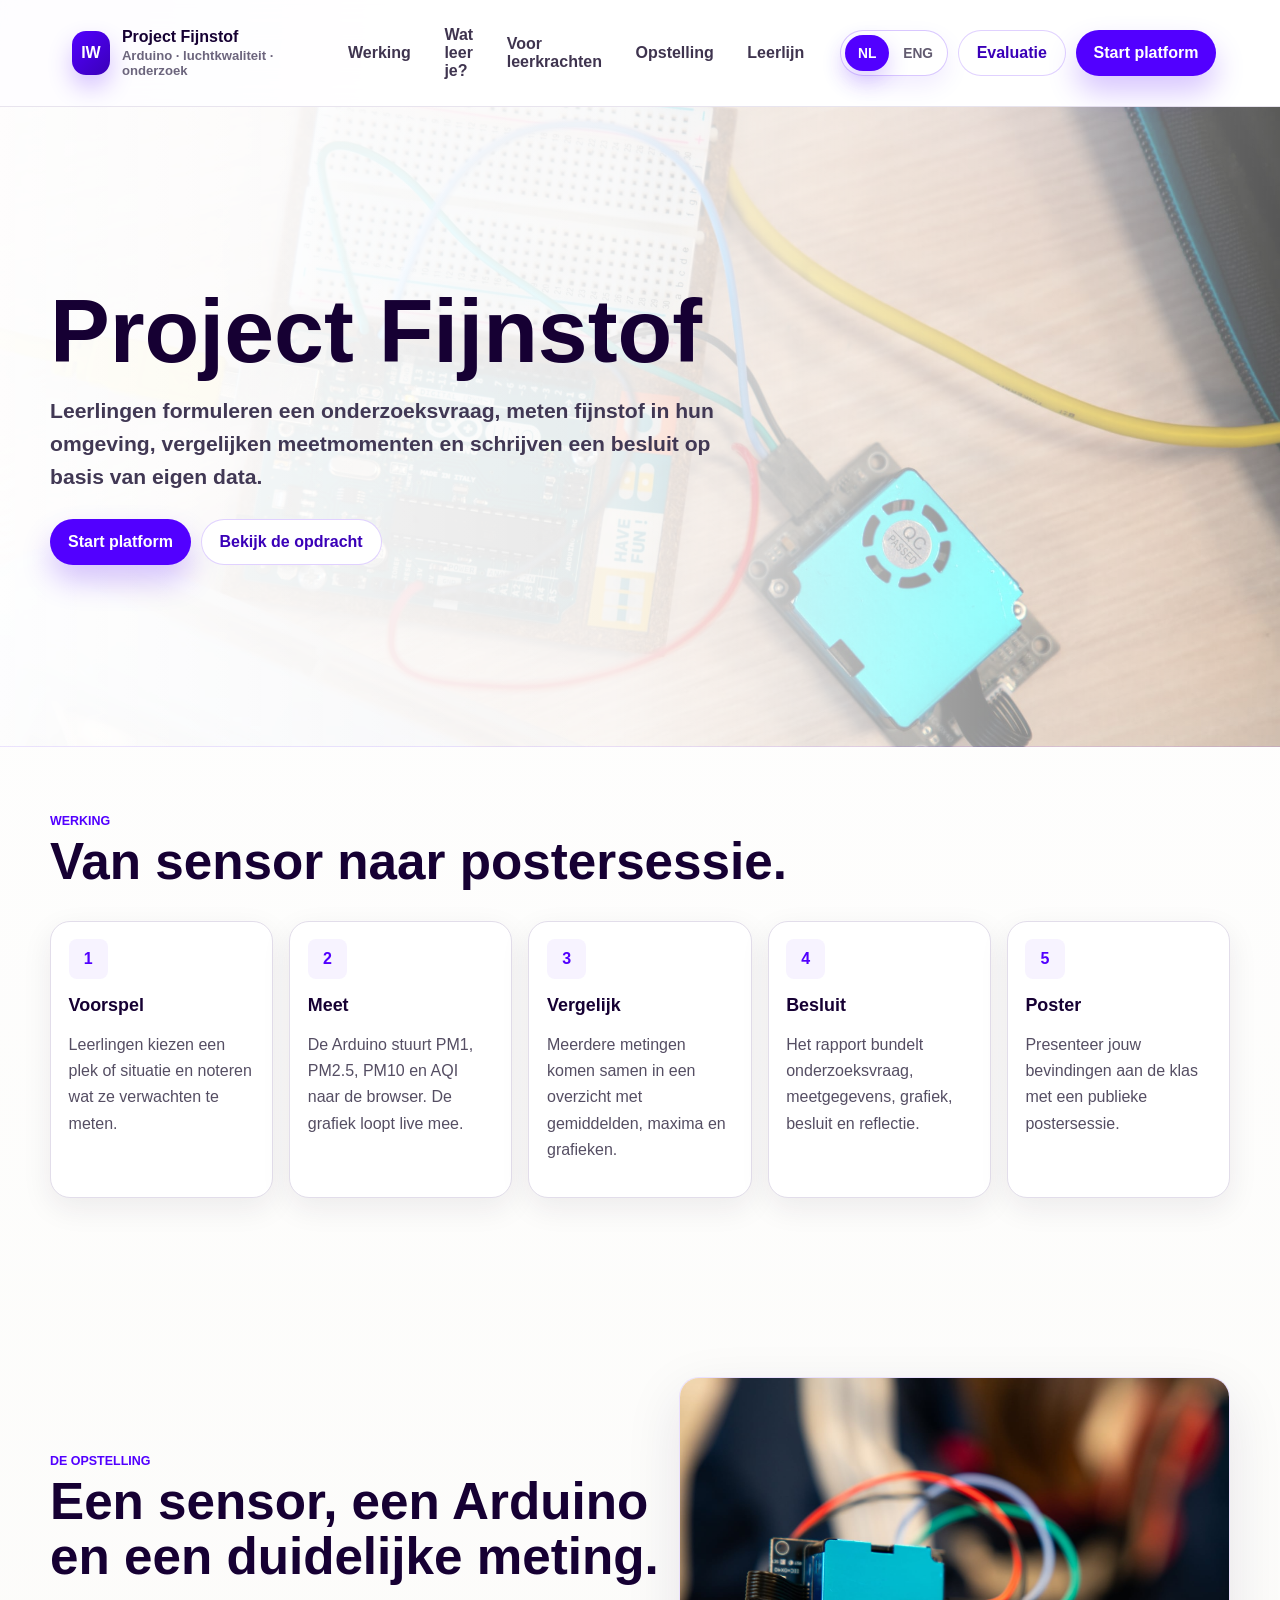
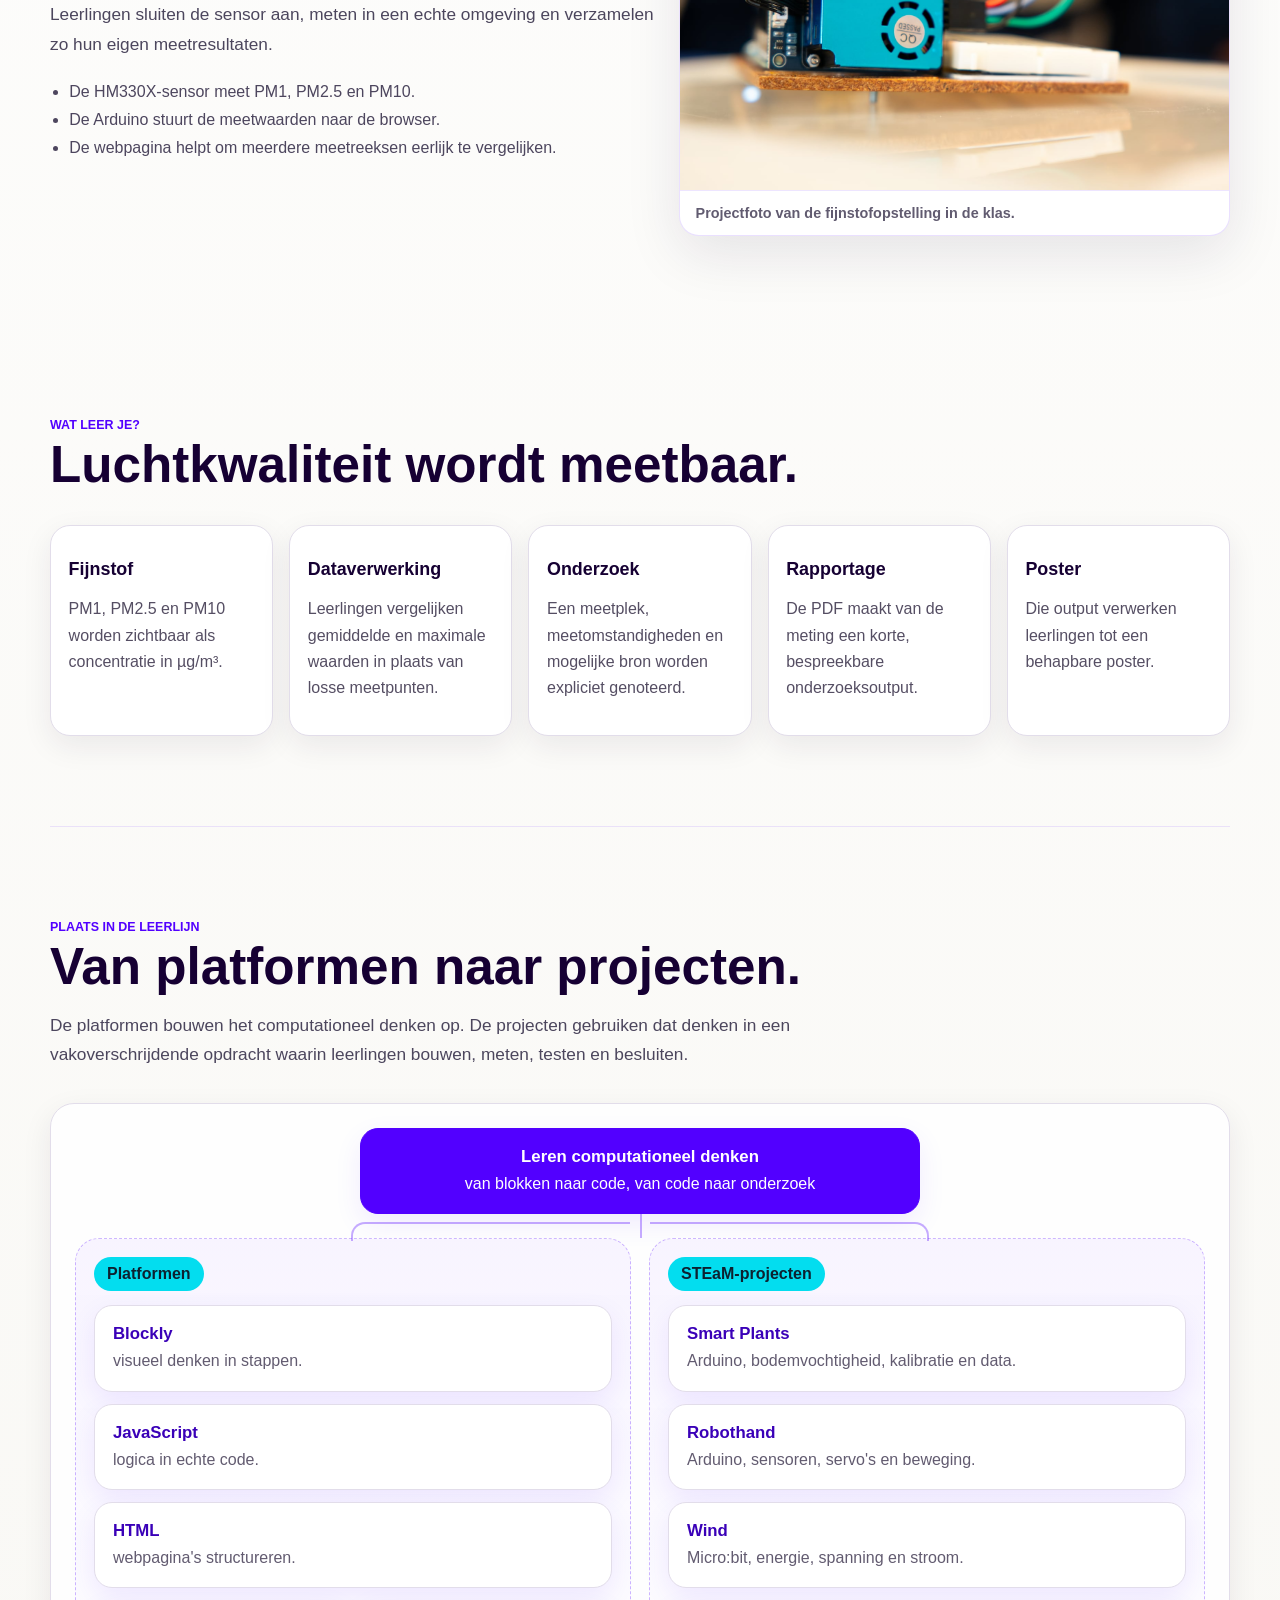
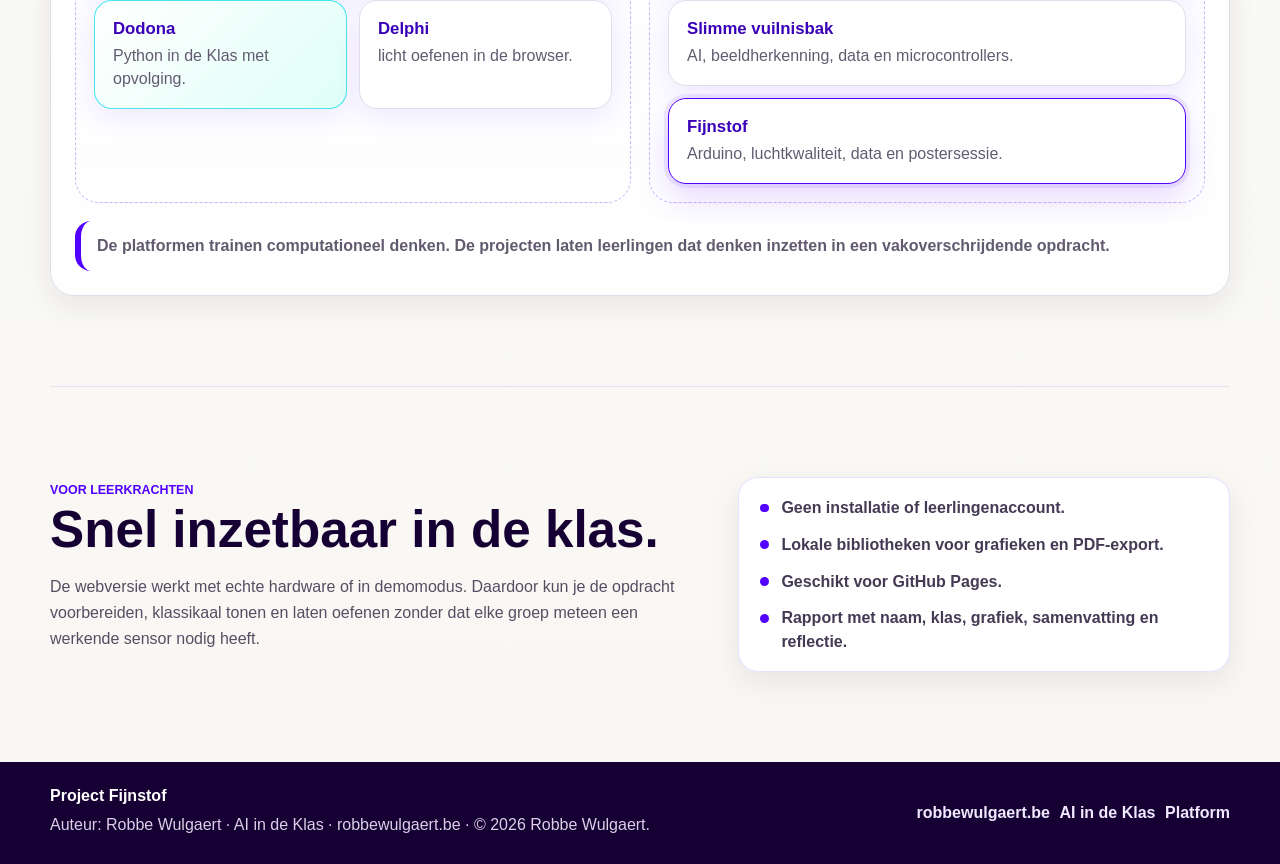
==== index.html @ 26fbc899 "Adding to family tree" ====
<!doctype html>
<!--
  Project Fijnstof - landingspagina
  Copyright (c) 2026 Robbe Wulgaert
-->
<html lang="nl-BE">
<head>
  <meta charset="utf-8" />
  <meta name="viewport" content="width=device-width, initial-scale=1" />
  <title>Project Fijnstof</title>
  <meta
    name="description"
    content="Project Fijnstof is een meetopdracht met Arduino, HM330X-sensor, WebSerial, live grafieken en PDF-rapportage."
  />
  <meta name="author" content="Robbe Wulgaert, AI in de Klas, robbewulgaert.be" />
  <meta name="copyright" content="Copyright (c) 2026 Robbe Wulgaert" />

  <link rel="icon" type="image/png" href="favicon.png">
  <link rel="shortcut icon" type="image/png" href="favicon.png">
<link rel="stylesheet" href="style.css" />
  <style id="language-toggle-styles">
.language-toggle {
  display: inline-flex;
  align-items: center;
  gap: 4px;
  border: 1px solid rgba(82, 0, 255, 0.22);
  border-radius: 999px;
  background: #fff;
  padding: 4px;
  box-shadow: 0 10px 24px rgba(82, 0, 255, 0.08);
}
.language-toggle button {
  min-width: 44px;
  min-height: 36px;
  border: 0;
  border-radius: 999px;
  padding: 8px 10px;
  background: transparent;
  color: var(--muted, var(--delphi-muted, #625b70));
  font: inherit;
  font-size: 0.86rem;
  font-weight: 900;
  cursor: pointer;
}
.language-toggle button.is-active {
  background: var(--brand, var(--brand-purple, var(--delphi-blue, #5200FF)));
  color: #fff;
  box-shadow: 0 10px 22px rgba(82, 0, 255, 0.20);
}
.language-toggle button:focus-visible {
  outline: 3px solid rgba(61, 255, 208, 0.75);
  outline-offset: 2px;
}
@media (max-width: 760px) {
  .language-toggle { order: 2; }
}
</style>
</head>
<body class="landing-page">
  <a class="skip-link" href="#main">Spring naar inhoud</a>

  <header class="site-header">
    <nav class="nav" aria-label="Hoofdnavigatie">
      <a class="brand-link" href="#top" aria-label="Project Fijnstof">
        <span class="brand-mark">IW</span>
        <span class="brand-copy">
          <span class="brand-title">Project Fijnstof</span>
          <span class="brand-subtitle">Arduino · luchtkwaliteit · onderzoek</span>
        </span>
      </a>
      <div class="nav-links" id="navLinks">
        <a href="#werking">Werking</a>
        <a href="#leren">Wat leer je?</a>
        <a href="#klas">Voor leerkrachten</a>
        <a href="#opstelling">Opstelling</a>
        <a href="#leerlijn">Leerlijn</a>
      </div>
      <div class="nav-actions">
        <div class="language-toggle" role="group" aria-label="Taalkeuze">
          <button type="button" class="is-active" data-language-choice="nl" aria-pressed="true">NL</button>
          <button type="button" data-language-choice="en" aria-pressed="false">ENG</button>
        </div>
        <a class="btn btn-secondary" href="evaluatie.html">Evaluatie</a>
        <a class="btn btn-primary" href="platform.html">Start platform</a>
        <button class="menu-button" id="menuButton" type="button" aria-expanded="false" aria-controls="navLinks">
          Menu
        </button>
      </div>
    </nav>
  </header>

  <main id="main">
    <section class="landing-hero" id="top" aria-label="Project Fijnstof">
      <div class="hero-content">
        <h1>Project Fijnstof</h1>
        <p class="hero-lead">
          Leerlingen formuleren een onderzoeksvraag, meten fijnstof in hun omgeving, vergelijken meetmomenten en schrijven een besluit op basis van eigen data.
        </p>
        <div class="hero-actions">
          <a class="btn btn-primary" href="platform.html">Start platform</a>
          <a class="btn btn-secondary" href="#werking">Bekijk de opdracht</a>
        </div>
      </div>
    </section>

    <section class="section landing-intro" id="werking">
      <div class="section-kicker">Werking</div>
      <h2 class="section-title">Van sensor naar postersessie.</h2>
      <div class="steps">
        <article class="step-card">
          <span>1</span>
          <h3>Voorspel</h3>
          <p>Leerlingen kiezen een plek of situatie en noteren wat ze verwachten te meten.</p>
        </article>
        <article class="step-card">
          <span>2</span>
          <h3>Meet</h3>
          <p>De Arduino stuurt PM1, PM2.5, PM10 en AQI naar de browser. De grafiek loopt live mee.</p>
        </article>
        <article class="step-card">
          <span>3</span>
          <h3>Vergelijk</h3>
          <p>Meerdere metingen komen samen in een overzicht met gemiddelden, maxima en grafieken.</p>
        </article>
        <article class="step-card">
          <span>4</span>
          <h3>Besluit</h3>
          <p>Het rapport bundelt onderzoeksvraag, meetgegevens, grafiek, besluit en reflectie.</p>
        </article>
        <article class="step-card">
          <span>5</span>
          <h3>Poster</h3>
          <p>Presenteer jouw bevindingen aan de klas met een publieke postersessie.</p>
        </article>
      </div>
    </section>

    <section class="section media-section" id="opstelling" aria-label="Projectopstelling">
      <div class="split">
        <article class="audience-card">
          <p class="section-kicker">De opstelling</p>
          <h2 class="section-title">Een sensor, een Arduino en een duidelijke meting.</h2>
          <p class="section-lead">
            Leerlingen sluiten de sensor aan, meten in een echte omgeving en verzamelen zo hun eigen meetresultaten.
          </p>
          <ul class="bullet-list">
            <li>De HM330X-sensor meet PM1, PM2.5 en PM10.</li>
            <li>De Arduino stuurt de meetwaarden naar de browser.</li>
            <li>De webpagina helpt om meerdere meetreeksen eerlijk te vergelijken.</li>
          </ul>
        </article>

        <figure class="photo-frame">
          <img src="media/fijnstof_opstelling.jpg" alt="Arduino fijnstofopstelling met sensor en bedrading" />
          <figcaption>Projectfoto van de fijnstofopstelling in de klas.</figcaption>
        </figure>
      </div>
    </section>

    <section class="section" id="leren">
      <div class="section-kicker">Wat leer je?</div>
      <h2 class="section-title">Luchtkwaliteit wordt meetbaar.</h2>
      <div class="feature-grid">
        <article class="feature-card">
          <h3>Fijnstof</h3>
          <p>PM1, PM2.5 en PM10 worden zichtbaar als concentratie in µg/m³.</p>
        </article>
        <article class="feature-card">
          <h3>Dataverwerking</h3>
          <p>Leerlingen vergelijken gemiddelde en maximale waarden in plaats van losse meetpunten.</p>
        </article>
        <article class="feature-card">
          <h3>Onderzoek</h3>
          <p>Een meetplek, meetomstandigheden en mogelijke bron worden expliciet genoteerd.</p>
        </article>
        <article class="feature-card">
          <h3>Rapportage</h3>
          <p>De PDF maakt van de meting een korte, bespreekbare onderzoeksoutput.</p>
        </article>
        <article class="feature-card">
          <h3>Poster</h3>
          <p>Die output verwerken leerlingen tot een behapbare poster.</p>
        </article>
      </div>
    </section>

    <section class="section curriculum-section" id="leerlijn">
      <div class="section-kicker">Plaats in de leerlijn</div>
      <h2 class="section-title">Van platformen naar projecten.</h2>
      <p class="section-lead">
        De platformen bouwen het computationeel denken op. De projecten gebruiken dat denken in een
        vakoverschrijdende opdracht waarin leerlingen bouwen, meten, testen en besluiten.
      </p>

      <div class="family-tree" aria-label="Leerlijn van platformen en projecten">
        <div class="tree-root">
          <a class="tree-node root" href="https://www.aiindeklas.be" target="_blank" rel="noopener">
            <strong>Leren computationeel denken</strong>
            <span>van blokken naar code, van code naar onderzoek</span>
          </a>
        </div>

        <div class="tree-branches">
          <div class="tree-branch">
            <div class="branch-title">Platformen</div>
            <div class="tree-stack">
              <a class="tree-node" href="https://robbew.github.io/Blockly/" target="_blank" rel="noopener">
                <strong>Blockly</strong>
                <span>visueel denken in stappen.</span>
              </a>
              <a class="tree-node" href="https://robbew.github.io/jsindeklas/" target="_blank" rel="noopener">
                <strong>JavaScript</strong>
                <span>logica in echte code.</span>
              </a>
              <a class="tree-node" href="https://robbew.github.io/htmlindeklas/" target="_blank" rel="noopener">
                <strong>HTML</strong>
                <span>webpagina's structureren.</span>
              </a>
              <div class="delphi-dodona-pair" aria-label="Dodona en Delphi">
                <a class="tree-node dodona" href="https://dodona.be/nl/courses/2641/" target="_blank" rel="noopener">
                  <strong>Dodona</strong>
                  <span>Python in de Klas met opvolging.</span>
                </a>
                <a class="tree-node" href="https://robbew.github.io/delphi/" target="_blank" rel="noopener">
                  <strong>Delphi</strong>
                  <span>licht oefenen in de browser.</span>
                </a>
              </div>
            </div>
          </div>

          <div class="tree-branch">
            <div class="branch-title">STEaM-projecten</div>
            <div class="tree-stack">
              <a class="tree-node" href="https://robbew.github.io/smartplants/" target="_blank" rel="noopener">
                <strong>Smart Plants</strong>
                <span>Arduino, bodemvochtigheid, kalibratie en data.</span>
              </a>
              <a class="tree-node" href="https://robbew.github.io/robothand/" target="_blank" rel="noopener">
                <strong>Robothand</strong>
                <span>Arduino, sensoren, servo's en beweging.</span>
              </a>
              <a class="tree-node" href="https://robbew.github.io/projectwind/" target="_blank" rel="noopener">
                <strong>Wind</strong>
                <span>Micro:bit, energie, spanning en stroom.</span>
              </a>
              <a class="tree-node" href="https://robbew.github.io/slimme_vuilnisbak/" target="_blank" rel="noopener">
                <strong>Slimme vuilnisbak</strong>
                <span>AI, beeldherkenning, data en microcontrollers.</span>
              </a>
              <a class="tree-node current" href="https://robbew.github.io/projectfijnstof/" target="_blank" rel="noopener" aria-current="page">
                <strong>Fijnstof</strong>
                <span>Arduino, luchtkwaliteit, data en postersessie.</span>
              </a>
            </div>
          </div>
        </div>

        <div class="logic-note">
          De platformen trainen computationeel denken. De projecten laten leerlingen dat denken inzetten in een vakoverschrijdende opdracht.
        </div>
      </div>
    </section>

    <section class="section split-section teacher-section" id="klas">
      <div class="teacher-copy">
        <div class="section-kicker">Voor leerkrachten</div>
        <h2 class="section-title">Snel inzetbaar in de klas.</h2>
        <p>
          De webversie werkt met echte hardware of in demomodus. Daardoor kun je de opdracht voorbereiden,
          klassikaal tonen en laten oefenen zonder dat elke groep meteen een werkende sensor nodig heeft.
        </p>
      </div>
      <ul class="check-list teacher-check-list">
        <li>Geen installatie of leerlingenaccount.</li>
        <li>Lokale bibliotheken voor grafieken en PDF-export.</li>
        <li>Geschikt voor GitHub Pages.</li>
        <li>Rapport met naam, klas, grafiek, samenvatting en reflectie.</li>
      </ul>
    </section>

  </main>

  <footer class="site-footer">
    <div class="footer-inner">
      <div>
        <div class="footer-title">Project Fijnstof</div>
        <p>Auteur: Robbe Wulgaert · AI in de Klas · robbewulgaert.be · © 2026 Robbe Wulgaert.</p>
      </div>
      <div class="footer-links">
        <a href="https://www.robbewulgaert.be">robbewulgaert.be</a>
        <a href="https://www.aiindeklas.be">AI in de Klas</a>
        <a href="platform.html">Platform</a>
      </div>
    </div>
  </footer>

  <script src="landing.js" defer></script>
<script id="language-toggle-script">
(() => {
  const LANGUAGE_KEY = "aiindeklas:index-language";
  const TRANSLATIONS = {
  "Spring naar inhoud": "Skip to content",
  "Spring naar hoofdinhoud": "Skip to main content",
  "Hoofdnavigatie": "Main navigation",
  "Paginaonderdelen": "Page sections",
  "Taalkeuze": "Language selection",
  "Evaluatie": "Evaluation",
  "Werking": "How it works",
  "Wat leer je?": "What will you learn?",
  "Onderdelen": "Components",
  "Familie": "Family",
  "Voor leerkrachten": "For teachers",
  "Leerlijn": "Learning path",
  "Benodigdheden": "Materials",
  "Privacy": "Privacy",
  "Opstelling": "Setup",
  "Gebruik": "Use",
  "README": "README",
  "Platform": "Platform",
  "Pythia": "Pythia",
  "Start leerplatform": "Start learning platform",
  "Start platform": "Start platform",
  "Menu": "Menu",
  "Bekijk de opdracht": "View the assignment",
  "Lees README": "Read README",
  "Leerplatform": "Learning platform",
  "Onderzoeksplatform": "Research platform",
  "Oefeningmaker": "Exercise builder",
  "Open oefeningmaker": "Open exercise builder",
  "Plaats in de leerlijn": "Place in the learning path",
  "Van platformen naar projecten.": "From platforms to projects.",
  "De platformen bouwen het computationeel denken op. De projecten gebruiken dat denken in een vakoverschrijdende opdracht waarin leerlingen bouwen, meten, testen en besluiten.": "The platforms build computational thinking. The projects use that thinking in a cross-curricular assignment in which students build, measure, test and conclude.",
  "Leren computationeel denken": "Learning computational thinking",
  "van blokken naar code, van code naar onderzoek": "from blocks to code, from code to research",
  "Platformen": "Platforms",
  "STEaM-projecten": "STEaM projects",
  "Blockly": "Blockly",
  "JavaScript": "JavaScript",
  "HTML": "HTML",
  "Dodona": "Dodona",
  "Delphi": "Delphi",
  "Smart Plants": "Smart Plants",
  "Robothand": "Robotic hand",
  "Wind": "Wind",
  "Slimme vuilnisbak": "Smart bin",
  "Slimme Vuilnisbak": "Smart Bin",
  "Fijnstof": "Particulate matter",
  "visueel denken in stappen.": "visual step-by-step thinking.",
  "logica in echte code.": "logic in real code.",
  "webpagina's structureren.": "structuring webpages.",
  "Python in de Klas met opvolging.": "Python in the Classroom with tracking.",
  "licht oefenen in de browser.": "lightweight practice in the browser.",
  "Arduino, bodemvochtigheid, kalibratie en data.": "Arduino, soil moisture, calibration and data.",
  "Arduino, sensoren, servo's en beweging.": "Arduino, sensors, servos and movement.",
  "Micro:bit, energie, spanning en stroom.": "Micro:bit, energy, voltage and current.",
  "AI, beeldherkenning, data en microcontrollers.": "AI, image recognition, data and microcontrollers.",
  "Arduino, luchtkwaliteit, data en postersessie.": "Arduino, air quality, data and poster session.",
  "De platformen trainen computationeel denken. De projecten laten leerlingen dat denken inzetten in een vakoverschrijdende opdracht.": "The platforms train computational thinking. The projects let students apply that thinking in a cross-curricular assignment.",
  "Geen accounts, geen serveropslag.": "No accounts, no server storage.",
  "Privacyvriendelijk": "Privacy-friendly",
  "Geen installatie of leerlingenaccount.": "No installation or student account.",
  "Lokale bibliotheken voor grafieken en PDF-export.": "Local libraries for charts and PDF export.",
  "Geschikt voor GitHub Pages.": "Suitable for GitHub Pages.",
  "robbewulgaert.be": "robbewulgaert.be",
  "AI in de Klas": "AI in de Klas",
  "Auteur: Robbe Wulgaert · AI in de Klas · robbewulgaert.be": "Author: Robbe Wulgaert · AI in de Klas · robbewulgaert.be",
  "© 2026 Robbe Wulgaert. Alle rechten voorbehouden.": "© 2026 Robbe Wulgaert. All rights reserved.",
  "Auteur: Robbe Wulgaert · AI in de Klas · robbewulgaert.be · © 2026 Robbe Wulgaert.": "Author: Robbe Wulgaert · AI in de Klas · robbewulgaert.be · © 2026 Robbe Wulgaert.",
  "Robbe Wulgaert, AI in de Klas, robbewulgaert.be": "Robbe Wulgaert, AI in de Klas, robbewulgaert.be",
  "Licentie": "License",
  "Third-party notices": "Third-party notices",
  "Contact": "Contact",
  "Project Fijnstof": "Project Particulate Matter",
  "Arduino · luchtkwaliteit · onderzoek": "Arduino · air quality · research",
  "Leerlingen formuleren een onderzoeksvraag, meten fijnstof in hun omgeving, vergelijken meetmomenten en schrijven een besluit op basis van eigen data.": "Students formulate a research question, measure particulate matter in their environment, compare measurement moments and write a conclusion based on their own data.",
  "Van sensor naar postersessie.": "From sensor to poster session.",
  "Voorspel": "Predict",
  "Leerlingen kiezen een plek of situatie en noteren wat ze verwachten te meten.": "Students choose a place or situation and note what they expect to measure.",
  "Meet": "Measure",
  "De Arduino stuurt PM1, PM2.5, PM10 en AQI naar de browser. De grafiek loopt live mee.": "The Arduino sends PM1, PM2.5, PM10 and AQI to the browser. The graph updates live.",
  "Vergelijk": "Compare",
  "Meerdere metingen komen samen in een overzicht met gemiddelden, maxima en grafieken.": "Multiple measurements come together in an overview with averages, maxima and graphs.",
  "Besluit": "Conclude",
  "Het rapport bundelt onderzoeksvraag, meetgegevens, grafiek, besluit en reflectie.": "The report bundles research question, measurement data, graph, conclusion and reflection.",
  "Poster": "Poster",
  "Presenteer jouw bevindingen aan de klas met een publieke postersessie.": "Present your findings to the class in a public poster session.",
  "De opstelling": "The setup",
  "Een sensor, een Arduino en een duidelijke meting.": "One sensor, one Arduino and a clear measurement.",
  "Leerlingen sluiten de sensor aan, meten in een echte omgeving en verzamelen zo hun eigen meetresultaten.": "Students connect the sensor, measure in a real environment and collect their own measurement results.",
  "De HM330X-sensor meet PM1, PM2.5 en PM10.": "The HM330X sensor measures PM1, PM2.5 and PM10.",
  "De Arduino stuurt de meetwaarden naar de browser.": "The Arduino sends the measurements to the browser.",
  "De webpagina helpt om meerdere meetreeksen eerlijk te vergelijken.": "The webpage helps compare multiple measurement series fairly.",
  "Projectfoto van de fijnstofopstelling in de klas.": "Project photo of the particulate matter setup in class.",
  "Luchtkwaliteit wordt meetbaar.": "Air quality becomes measurable.",
  "PM1, PM2.5 en PM10 worden zichtbaar als concentratie in µg/m³.": "PM1, PM2.5 and PM10 become visible as concentrations in µg/m³.",
  "Dataverwerking": "Data processing",
  "Leerlingen vergelijken gemiddelde en maximale waarden in plaats van losse meetpunten.": "Students compare average and maximum values instead of isolated measurement points.",
  "Onderzoek": "Research",
  "Een meetplek, meetomstandigheden en mogelijke bron worden expliciet genoteerd.": "A measurement location, measurement conditions and possible source are explicitly noted.",
  "Rapportage": "Reporting",
  "De PDF maakt van de meting een korte, bespreekbare onderzoeksoutput.": "The PDF turns the measurement into a short research output that can be discussed.",
  "Die output verwerken leerlingen tot een behapbare poster.": "Students process that output into a manageable poster.",
  "De webversie werkt met echte hardware of in demomodus. Daardoor kun je de opdracht voorbereiden, klassikaal tonen en laten oefenen zonder dat elke groep meteen een werkende sensor nodig heeft.": "The web version works with real hardware or in demo mode. This lets you prepare the assignment, show it to the class and let students practise without every group immediately needing a working sensor.",
  "Rapport met naam, klas, grafiek, samenvatting en reflectie.": "Report with name, class, graph, summary and reflection."
};
  const META = {
  "title": "Project Particulate Matter",
  "description": "Project Particulate Matter is a measurement assignment with Arduino, HM330X sensor, WebSerial, live charts and PDF reporting."
};
  const SKIP_TAGS = new Set(["SCRIPT", "STYLE", "NOSCRIPT", "TEXTAREA", "INPUT", "SELECT", "OPTION"]);
  const TEXT_NODES = [];
  const ATTR_NODES = [];
  let originalTitle = document.title;
  let originalDescription = null;
  const normalize = (value) => String(value || "").replace(/\s+/g, " ").trim();
  function preserveOuterWhitespace(original, translated) {
    const start = original.match(/^\s*/)?.[0] || "";
    const end = original.match(/\s*$/)?.[0] || "";
    return start + translated + end;
  }
  function collectTextNodes() {
    if (TEXT_NODES.length) return;
    const walker = document.createTreeWalker(document.body, NodeFilter.SHOW_TEXT, {
      acceptNode(node) {
        const parent = node.parentElement;
        if (!parent || SKIP_TAGS.has(parent.tagName)) return NodeFilter.FILTER_REJECT;
        return normalize(node.nodeValue) ? NodeFilter.FILTER_ACCEPT : NodeFilter.FILTER_REJECT;
      }
    });
    while (walker.nextNode()) {
      const node = walker.currentNode;
      TEXT_NODES.push({ node, original: node.nodeValue, key: normalize(node.nodeValue) });
    }
  }
  function collectAttributes() {
    if (ATTR_NODES.length) return;
    document.querySelectorAll("[aria-label], [alt], [title], [placeholder]").forEach((element) => {
      ["aria-label", "alt", "title", "placeholder"].forEach((attr) => {
        if (element.hasAttribute(attr)) {
          const original = element.getAttribute(attr);
          ATTR_NODES.push({ element, attr, original, key: normalize(original) });
        }
      });
    });
  }
  function setLanguage(language) {
    const useEnglish = language === "en";
    collectTextNodes();
    collectAttributes();
    TEXT_NODES.forEach((entry) => {
      const translated = TRANSLATIONS[entry.key];
      entry.node.nodeValue = useEnglish && translated ? preserveOuterWhitespace(entry.original, translated) : entry.original;
    });
    ATTR_NODES.forEach((entry) => {
      const translated = TRANSLATIONS[entry.key];
      entry.element.setAttribute(entry.attr, useEnglish && translated ? translated : entry.original);
    });
    document.documentElement.lang = useEnglish ? "en" : "nl-BE";
    document.title = useEnglish && META.title ? META.title : originalTitle;
    const description = document.querySelector('meta[name="description"]');
    if (description) {
      if (originalDescription === null) originalDescription = description.getAttribute("content") || "";
      description.setAttribute("content", useEnglish && META.description ? META.description : originalDescription);
    }
    document.querySelectorAll("[data-language-choice]").forEach((button) => {
      const isActive = button.dataset.languageChoice === (useEnglish ? "en" : "nl");
      button.classList.toggle("is-active", isActive);
      button.setAttribute("aria-pressed", String(isActive));
    });
    try { localStorage.setItem(LANGUAGE_KEY, useEnglish ? "en" : "nl"); } catch (error) {}
  }
  function initLanguageToggle() {
    document.querySelectorAll("[data-language-choice]").forEach((button) => {
      button.addEventListener("click", () => setLanguage(button.dataset.languageChoice));
    });
    let saved = "nl";
    try {
      const requested = new URLSearchParams(window.location.search).get("lang");
      saved = requested || localStorage.getItem(LANGUAGE_KEY) || "nl";
    } catch (error) {}
    setLanguage(saved === "en" ? "en" : "nl");
  }
  if (document.readyState === "loading") document.addEventListener("DOMContentLoaded", initLanguageToggle);
  else initLanguageToggle();
})();
</script>
</body>
</html>
---- style.css ----
:root {
  --brand: #5200ff;
  --brand-dark: #3a00b8;
  --brand-softer: #f7f3ff;
  --accent-green: #00a66a;
  --accent-teal: #03ddef;
  --accent-yellow: #ffb000;
  --accent-rose: #d0006f;
  --paper: #ffffff;
  --bg: #f8f7f3;
  --ink: #160033;
  --text: #273142;
  --muted: #625b70;
  --line: #e2ddea;
  --shadow: 0 18px 55px rgba(32, 20, 54, 0.1);
  --card-shadow: 0 10px 30px rgba(32, 20, 54, 0.08);
  --max-width: 1180px;
  --font-body: Roboto, Inter, "Segoe UI", Arial, sans-serif;
  --font-size-hero: clamp(2.45rem, 7vw, 5.8rem);
  --font-size-section-title: clamp(1.8rem, 4vw, 3.25rem);
  --font-size-lead: clamp(1.05rem, 2vw, 1.32rem);
}

* {
  box-sizing: border-box;
}

html {
  scroll-behavior: smooth;
}

body {
  margin: 0;
  min-height: 100vh;
  background: var(--bg);
  color: var(--text);
  font-family: var(--font-body);
}

a {
  color: inherit;
}

img {
  max-width: 100%;
}

button,
input,
select,
textarea {
  font: inherit;
}

button {
  cursor: pointer;
}

button:disabled {
  cursor: not-allowed;
  opacity: 0.55;
}

.skip-link {
  position: absolute;
  left: 1rem;
  top: 0.6rem;
  z-index: 100;
  transform: translateY(-140%);
  border-radius: 8px;
  padding: 0.65rem 0.85rem;
  background: var(--paper);
  color: var(--ink);
  font-weight: 800;
  transition: transform 120ms ease;
}

.skip-link:focus {
  transform: translateY(0);
}

.hidden {
  display: none !important;
}

.visually-hidden {
  position: absolute !important;
  width: 1px !important;
  height: 1px !important;
  overflow: hidden !important;
  clip: rect(0 0 0 0) !important;
  clip-path: inset(50%) !important;
  white-space: nowrap !important;
}

.site-header {
  position: sticky;
  top: 0;
  z-index: 40;
  background: rgba(255, 255, 255, 0.88);
  border-bottom: 1px solid rgba(226, 221, 234, 0.78);
  backdrop-filter: blur(16px);
}

.nav {
  width: min(var(--max-width), 100%);
  min-height: auto;
  margin: 0 auto;
  padding: 16px 22px;
  display: flex;
  align-items: center;
  justify-content: space-between;
  gap: 24px;
}

.brand-link {
  display: flex;
  align-items: center;
  gap: 0.75rem;
  min-width: 15rem;
  text-decoration: none;
}

.brand-mark {
  display: grid;
  place-items: center;
  width: 44px;
  height: 44px;
  border-radius: 14px;
  background: linear-gradient(135deg, var(--brand), var(--brand-dark));
  color: #ffffff;
  font-weight: 900;
  box-shadow: 0 12px 24px rgba(82, 0, 255, 0.24);
}

.brand-copy {
  display: grid;
  gap: 0.1rem;
}

.brand-title {
  color: var(--ink);
  font-weight: 900;
}

.brand-subtitle {
  display: block;
  color: #6c657d;
  font-size: 0.82rem;
  font-weight: 700;
}

.nav-links,
.nav-actions,
.hero-actions,
.footer-links {
  display: flex;
  align-items: center;
  gap: 0.6rem;
}

.nav-links a,
.footer-links a {
  color: #3f344f;
  font-weight: 800;
  text-decoration: none;
}

.nav-links a {
  border-radius: 999px;
  padding: 10px 12px;
}

.nav-links a:hover,
.nav-links a:focus-visible {
  color: var(--brand);
  background: var(--brand-softer);
  outline: none;
}

.btn,
.menu-button,
.primary-button,
.secondary-button,
.ghost-button {
  min-height: 46px;
  display: inline-flex;
  align-items: center;
  justify-content: center;
  border: 0;
  border-radius: 999px;
  padding: 13px 18px;
  font: inherit;
  font-weight: 900;
  line-height: 1;
  text-decoration: none;
  cursor: pointer;
  transition: transform 160ms ease, box-shadow 160ms ease, background 160ms ease, border-color 160ms ease;
  white-space: nowrap;
}

.btn:hover,
.menu-button:hover,
.primary-button:hover,
.secondary-button:hover,
.ghost-button:hover {
  transform: translateY(-1px);
}

.btn-small {
  min-height: 46px;
  padding: 13px 18px;
  font-size: 1rem;
}

.btn-primary,
.primary-button {
  background: var(--brand);
  color: #ffffff;
  box-shadow: 0 16px 30px rgba(82, 0, 255, 0.23);
}

.btn-secondary,
.menu-button,
.secondary-button {
  border: 1px solid rgba(82, 0, 255, 0.18);
  background: #ffffff;
  color: var(--brand-dark);
}

.menu-button {
  display: none;
}

.ghost-button {
  border: 1px solid var(--line);
  background: #ffffff;
  color: #344154;
}

.landing-page {
  background:
    radial-gradient(circle at top left, rgba(82, 0, 255, 0.09), transparent 34rem),
    linear-gradient(180deg, #ffffff 0%, var(--bg) 100%);
  color: #1d1930;
}

.landing-hero {
  min-height: min(640px, calc(100svh - 120px));
  display: flex;
  align-items: center;
  border-bottom: 1px solid rgba(82, 0, 255, 0.1);
  background-image:
    linear-gradient(90deg, rgba(255, 255, 255, 0.98) 0%, rgba(255, 255, 255, 0.9) 48%, rgba(255, 255, 255, 0.34) 100%),
    url("media/fijnstof_hero.jpg");
  background-position: center right;
  background-size: cover;
}

.hero-content {
  width: min(var(--max-width), calc(100% - 2rem));
  margin: 0 auto;
  padding: clamp(2.5rem, 8vw, 6rem) 0;
}

.hero-content > * {
  max-width: 690px;
}

.eyebrow,
.section-kicker {
  display: inline-flex;
  align-items: center;
  margin: 0 0 0.35rem;
  color: var(--brand);
  font-size: 0.78rem;
  font-weight: 900;
  letter-spacing: 0;
  text-transform: uppercase;
}

.landing-hero .eyebrow {
  color: var(--brand);
}

.landing-hero h1 {
  margin: 0;
  color: var(--ink);
  font-size: var(--font-size-hero);
  line-height: 0.98;
  letter-spacing: 0;
}

.hero-copy,
.hero-lead {
  margin: 1.2rem 0 0;
  color: #413854;
  font-size: var(--font-size-lead);
  line-height: 1.55;
  font-weight: 650;
}

.hero-actions {
  flex-wrap: wrap;
  margin-top: 1.6rem;
}

.section {
  width: min(var(--max-width), calc(100% - 2rem));
  margin: 0 auto;
  padding: clamp(3rem, 7vw, 5.75rem) 0;
}

.landing-intro {
  padding-top: 4rem;
}

.section-title {
  max-width: 840px;
  margin: 0;
  color: var(--ink);
  font-size: var(--font-size-section-title);
  line-height: 1.08;
  letter-spacing: 0;
}

.section-lead {
  max-width: 820px;
  margin: 1rem 0 0;
  color: #4c465d;
  font-size: 1.08rem;
  line-height: 1.7;
}

.steps,
.feature-grid {
  display: grid;
  gap: 1rem;
  margin-top: 2rem;
}

.steps {
  grid-template-columns: repeat(5, minmax(0, 1fr));
}

.feature-grid {
  grid-template-columns: repeat(5, minmax(0, 1fr));
}

.step-card,
.feature-card {
  border: 1px solid var(--line);
  border-radius: 20px;
  padding: 1.1rem;
  background: #ffffff;
  box-shadow: var(--card-shadow);
}

.step-card span {
  display: grid;
  place-items: center;
  width: 2.45rem;
  height: 2.45rem;
  border-radius: 8px;
  background: #f7f3ff;
  color: var(--brand);
  font-weight: 900;
}

.step-card h3,
.feature-card h3 {
  margin: 1rem 0 0;
  color: var(--ink);
  font-size: 1.12rem;
  letter-spacing: 0;
}

.step-card p,
.feature-card p,
.split-section p,
.cta-band p {
  color: #554e63;
  line-height: 1.65;
}

.split-section {
  display: grid;
  grid-template-columns: minmax(0, 1fr) minmax(300px, 0.75fr);
  gap: 2rem;
  align-items: start;
}

.split {
  display: grid;
  grid-template-columns: minmax(0, 1.05fr) minmax(320px, 0.95fr);
  gap: 1.2rem;
  align-items: center;
}

.audience-card {
  max-width: 900px;
}

.photo-frame {
  margin: 0;
  overflow: hidden;
  border: 1px solid rgba(82, 0, 255, 0.12);
  border-radius: 20px;
  background: #ffffff;
  box-shadow: var(--shadow);
}

.photo-frame img {
  display: block;
  width: 100%;
  aspect-ratio: 4 / 3;
  object-fit: cover;
}

.photo-frame figcaption {
  border-top: 1px solid rgba(82, 0, 255, 0.1);
  padding: 0.85rem 1rem;
  color: #615b70;
  font-size: 0.9rem;
  font-weight: 700;
}

.bullet-list {
  margin: 1.2rem 0 0;
  padding-left: 1.2rem;
  color: #4d465e;
  line-height: 1.75;
}

.check-list {
  margin: 0;
  padding-left: 1.2rem;
  color: #453a54;
  line-height: 1.9;
  font-weight: 750;
}

.teacher-section {
  align-items: center;
  border-top: 1px solid rgba(82, 0, 255, 0.1);
}

.teacher-copy p {
  max-width: 760px;
}

.teacher-check-list {
  align-self: center;
  display: grid;
  gap: 0.85rem;
  list-style: none;
  border: 1px solid rgba(82, 0, 255, 0.12);
  border-radius: 20px;
  padding: 1.15rem;
  background: #ffffff;
  box-shadow: var(--card-shadow);
  line-height: 1.45;
}

.teacher-check-list li {
  position: relative;
  padding-left: 1.5rem;
}

.teacher-check-list li::before {
  content: "";
  position: absolute;
  top: 0.47rem;
  left: 0.15rem;
  width: 0.55rem;
  height: 0.55rem;
  border-radius: 999px;
  background: var(--brand);
}

.family-tree {
  margin-top: 34px;
  overflow: hidden;
  border: 1px solid var(--line);
  border-radius: 24px;
  padding: 24px;
  background: rgba(255, 255, 255, 0.88);
  box-shadow: var(--card-shadow);
}

.tree-root {
  display: flex;
  justify-content: center;
  margin-bottom: 24px;
}

.tree-node {
  display: block;
  border: 1px solid var(--line);
  border-radius: 18px;
  padding: 18px;
  background: #ffffff;
  color: inherit;
  text-decoration: none;
  box-shadow: 0 10px 28px rgba(82, 0, 255, 0.08);
  transition: transform 160ms ease, box-shadow 160ms ease, border-color 160ms ease;
}

.tree-node strong {
  display: block;
  margin-bottom: 5px;
  color: var(--brand-dark);
  font-size: 1.05rem;
  font-weight: 900;
}

.tree-node span {
  display: block;
  color: var(--muted);
  line-height: 1.45;
}

.tree-node.root {
  width: min(560px, 100%);
  border-color: var(--brand);
  background: var(--brand);
  text-align: center;
}

.tree-node.root strong,
.tree-node.root span {
  color: #ffffff;
}

.tree-node:hover,
.tree-node:focus-visible {
  border-color: var(--brand);
  box-shadow: 0 18px 38px rgba(82, 0, 255, 0.14);
  outline: none;
  transform: translateY(-2px);
}

.tree-branches {
  position: relative;
  display: grid;
  grid-template-columns: repeat(2, minmax(0, 1fr));
  gap: 18px;
}

.tree-branches::before {
  content: "";
  position: absolute;
  top: -24px;
  left: 50%;
  width: 2px;
  height: 24px;
  background: var(--brand);
  opacity: 0.32;
}

.tree-branch {
  position: relative;
  border: 1.5px dashed rgba(82, 0, 255, 0.28);
  border-radius: 24px;
  padding: 18px;
  background: linear-gradient(180deg, rgba(247, 243, 255, 0.92), rgba(255, 255, 255, 0.94));
}

.tree-branch::before {
  content: "";
  position: absolute;
  top: -17px;
  width: 50%;
  height: 17px;
  border-top: 2px solid rgba(82, 0, 255, 0.32);
}

.tree-branch:first-child::before {
  right: 0;
  border-left: 2px solid rgba(82, 0, 255, 0.32);
  border-radius: 14px 0 0 0;
}

.tree-branch:last-child::before {
  left: 0;
  border-right: 2px solid rgba(82, 0, 255, 0.32);
  border-radius: 0 14px 0 0;
}

.branch-title {
  display: inline-flex;
  margin-bottom: 14px;
  border-radius: 999px;
  padding: 8px 13px;
  background: var(--accent-teal);
  color: #0d2130;
  font-weight: 900;
}

.tree-stack {
  display: grid;
  gap: 12px;
}

.tree-node.current {
  border-color: var(--brand);
  box-shadow: 0 0 0 4px rgba(82, 0, 255, 0.08), 0 16px 32px rgba(82, 0, 255, 0.14);
}

.tree-node.dodona {
  background: linear-gradient(135deg, #ffffff, #dffff7);
  border-color: rgba(3, 221, 239, 0.72);
}

.delphi-dodona-pair {
  display: grid;
  grid-template-columns: repeat(2, minmax(0, 1fr));
  gap: 12px;
  align-items: stretch;
}

.logic-note {
  margin-top: 18px;
  border-left: 6px solid var(--brand);
  border-radius: 16px;
  padding: 16px;
  background: #ffffff;
  color: var(--muted);
  font-weight: 700;
}

.curriculum-section {
  border-top: 1px solid rgba(82, 0, 255, 0.1);
}

.curriculum-root {
  display: inline-flex;
  align-items: center;
  min-height: 2.75rem;
  margin-top: 1.4rem;
  border: 1px solid rgba(82, 0, 255, 0.18);
  border-radius: 8px;
  padding: 0.72rem 1rem;
  background: #f7f3ff;
  color: var(--brand);
  font-weight: 900;
}

.curriculum-map {
  display: grid;
  grid-template-columns: minmax(0, 1fr) minmax(320px, 0.9fr);
  gap: 1rem;
  margin-top: 2rem;
}

.curriculum-panel {
  border: 1px solid rgba(82, 0, 255, 0.12);
  border-radius: 8px;
  padding: 1.25rem;
  background: #ffffff;
  box-shadow: 0 10px 30px rgba(32, 20, 54, 0.06);
}

.curriculum-panel h3 {
  margin: 0;
  color: var(--ink);
  font-size: 1.2rem;
  letter-spacing: 0;
}

.curriculum-panel p {
  margin: 0.55rem 0 0;
  color: #554e63;
  line-height: 1.65;
}

.platform-flow {
  counter-reset: platform-step;
  display: grid;
  grid-template-columns: repeat(3, minmax(0, 1fr)) minmax(140px, 1.18fr);
  align-items: stretch;
  gap: 1.25rem;
  margin: 1.25rem 0 0;
  padding: 0;
  list-style: none;
}

.platform-flow > li {
  position: relative;
  min-width: 0;
  display: flex;
}

.platform-flow > li:not(:last-child)::after {
  content: "";
  position: absolute;
  top: 50%;
  right: -0.86rem;
  z-index: 2;
  width: 0.45rem;
  height: 0.45rem;
  border-top: 2px solid var(--brand);
  border-right: 2px solid var(--brand);
  opacity: 0.7;
  transform: translateY(-50%) rotate(45deg);
}

.platform-flow > li:not(.choice-step) > a {
  width: 100%;
  height: 100%;
  min-height: 8rem;
  display: grid;
  align-content: start;
  gap: 0.3rem;
  border: 1px solid rgba(82, 0, 255, 0.16);
  border-radius: 8px;
  padding: 1rem;
  background: #fbfaf7;
  color: #342a4e;
  text-decoration: none;
}

.platform-flow > li:not(.choice-step) > a:hover,
.project-node:hover {
  border-color: var(--brand);
  background: #f7f3ff;
}

.platform-flow strong,
.project-node strong {
  color: var(--ink);
  font-size: 1.02rem;
}

.choice-step strong {
  display: block;
  margin-bottom: 0.25rem;
}

.platform-flow span {
  color: #615b70;
  font-size: 0.9rem;
  line-height: 1.45;
}

.choice-link small {
  color: #615b70;
  font-size: 0.82rem;
  line-height: 1.4;
}

.platform-flow > li.choice-step {
  min-height: 8rem;
  display: grid;
  grid-template-rows: 1fr auto;
  align-content: start;
  gap: 0.85rem;
  overflow: hidden;
  border: 1px solid rgba(82, 0, 255, 0.16);
  border-radius: 8px;
  padding: 1rem;
  background: #f7f3ff;
  color: #342a4e;
}

.choice-copy {
  display: grid;
  align-content: start;
  gap: 0.3rem;
}

.choice-actions {
  display: grid;
  grid-template-columns: repeat(2, minmax(0, 1fr));
  gap: 0.5rem;
}

.choice-link {
  min-height: 2.35rem;
  display: grid;
  place-items: center;
  border: 1px solid rgba(82, 0, 255, 0.18);
  border-radius: 6px;
  padding: 0.55rem 0.2rem;
  background: #ffffff;
  color: var(--brand);
  font-size: 0.78rem;
  font-weight: 900;
  text-decoration: none;
  overflow-wrap: anywhere;
  white-space: nowrap;
}

.choice-link:hover {
  background: rgba(82, 0, 255, 0.07);
}

.project-timeline {
  display: grid;
  grid-template-columns: repeat(3, minmax(0, 1fr));
  gap: 0.75rem;
  margin-top: 1.25rem;
}

.project-node {
  display: grid;
  gap: 0.35rem;
  border: 1px solid rgba(82, 0, 255, 0.16);
  border-radius: 8px;
  padding: 1rem;
  background: #fbfaf7;
  text-decoration: none;
}

.project-node span {
  color: var(--brand);
  font-size: 0.78rem;
  font-weight: 900;
  letter-spacing: 0;
  text-transform: uppercase;
}

.project-node small {
  color: #615b70;
  font-size: 0.9rem;
  line-height: 1.45;
}

.project-node.current {
  border-color: var(--brand);
  background: #f7f3ff;
  box-shadow: 0 12px 32px rgba(82, 0, 255, 0.12);
}

.cta-band {
  display: flex;
  align-items: center;
  justify-content: space-between;
  gap: 1rem;
  border-radius: 8px;
  padding: 2rem;
  background: var(--ink);
  color: #ffffff;
}

.cta-band h2 {
  margin: 0;
  font-size: 2rem;
  letter-spacing: 0;
}

.cta-band p {
  margin: 0.5rem 0 0;
  color: #efeaff;
}

.site-footer,
.app-footer,
.app-header {
  background: var(--ink);
  color: #ffffff;
}

.footer-inner {
  width: min(var(--max-width), calc(100% - 2rem));
  margin: 0 auto;
  padding: 1.6rem 0;
  display: flex;
  justify-content: space-between;
  gap: 1rem;
}

.footer-title {
  font-weight: 900;
}

.site-footer p,
.app-footer p {
  margin: 0.5rem 0 0;
  color: #d9d0e8;
  line-height: 1.55;
}

.site-footer a {
  color: #efeaff;
}

.app-page {
  background: var(--bg);
}

.app-header {
  position: sticky;
  top: 0;
  z-index: 30;
  display: flex;
  align-items: center;
  justify-content: space-between;
  gap: 1rem;
  padding: 1rem max(1rem, calc((100% - 1480px) / 2));
}

.app-header h1 {
  margin: 0;
  font-size: 1.8rem;
  letter-spacing: 0;
}

.app-header .eyebrow {
  color: #d7c7ff;
}

.header-actions,
.toolbar,
.table-actions,
.modal-actions {
  display: flex;
  flex-wrap: wrap;
  align-items: center;
  gap: 0.65rem;
}

.header-link {
  text-decoration: none;
}

.status-pill {
  display: inline-flex;
  align-items: center;
  min-height: 2.25rem;
  border: 1px solid rgba(255, 255, 255, 0.22);
  border-radius: 999px;
  padding: 0.35rem 0.7rem;
  background: rgba(255, 255, 255, 0.12);
  color: #ffffff;
  font-weight: 850;
}

.app-shell {
  width: min(1480px, 100%);
  margin: 0 auto;
  padding: 1rem 1rem 2rem;
}

.notice {
  border: 1px solid #ffcf70;
  border-radius: 8px;
  padding: 0.85rem 1rem;
  background: #fff7df;
  color: #5c3d00;
}

.notice p {
  margin: 0.25rem 0;
}

.workflow-nav {
  display: grid;
  grid-template-columns: repeat(6, minmax(0, 1fr));
  gap: 0.5rem;
  margin: 1rem 0;
}

.workflow-step {
  min-height: 2.7rem;
  display: grid;
  place-items: center;
  border: 1px solid var(--line);
  border-radius: 8px;
  padding: 0.5rem;
  background: #ffffff;
  color: var(--text);
  text-align: center;
  text-decoration: none;
  font-weight: 850;
}

.workflow-step.is-active {
  border-color: var(--brand);
}

.workflow-step.is-complete {
  background: var(--brand);
  color: #ffffff;
}

.workflow-section {
  scroll-margin-top: 7.5rem;
  margin-top: 1rem;
  border: 1px solid var(--line);
  border-radius: 8px;
  padding: 1.1rem;
  background: #ffffff;
  box-shadow: 0 12px 34px rgba(15, 23, 42, 0.08);
}

.section-heading {
  display: flex;
  align-items: flex-end;
  justify-content: space-between;
  gap: 1rem;
  margin-bottom: 1rem;
}

.section-heading h2 {
  margin: 0;
  color: var(--ink);
  font-size: 1.55rem;
  letter-spacing: 0;
}

.form-grid,
.checklist,
.control-panel,
.measurement-grid,
.metric-grid {
  display: grid;
  gap: 1rem;
}

.form-grid,
.checklist {
  grid-template-columns: repeat(2, minmax(0, 1fr));
}

.compact-grid {
  grid-template-columns: repeat(3, minmax(0, 1fr));
}

.control-panel,
.measurement-grid {
  grid-template-columns: minmax(0, 1fr) minmax(300px, 0.75fr);
  align-items: stretch;
}

.metric-grid {
  grid-template-columns: repeat(4, minmax(0, 1fr));
  margin: 1rem 0;
}

.checklist label,
.diagnostics-panel,
.concept-panel,
.trial-panel,
.metric-card {
  border: 1px solid var(--line);
  border-radius: 8px;
  padding: 1rem;
  background: #f7fafc;
}

.checklist label {
  display: flex;
  align-items: flex-start;
  gap: 0.7rem;
  font-weight: 750;
}

.checklist input {
  width: 1.1rem;
  height: 1.1rem;
}

.diagnostics-panel h3,
.concept-panel h3 {
  margin: 0 0 0.55rem;
  color: var(--ink);
}

.diagnostics-panel ul {
  margin: 0.6rem 0;
  padding-left: 1.2rem;
  color: var(--muted);
}

.diagnostics-panel small {
  color: var(--muted);
  overflow-wrap: anywhere;
}

.import-status {
  display: block;
  margin-top: 0.7rem;
  color: var(--muted);
  font-weight: 750;
  overflow-wrap: anywhere;
}

.concept-panel p,
.trial-panel p {
  margin: 0.5rem 0;
  line-height: 1.55;
}

label {
  display: grid;
  gap: 0.35rem;
  color: #334154;
  font-weight: 780;
}

input,
select,
textarea {
  width: 100%;
  border: 1px solid #cbd5e1;
  border-radius: 8px;
  padding: 0.68rem 0.75rem;
  background: #ffffff;
  color: var(--text);
}

textarea {
  resize: vertical;
}

input:focus,
textarea:focus,
select:focus {
  outline: 3px solid rgba(82, 0, 255, 0.16);
  border-color: var(--brand);
}

.metric-card {
  background: #ffffff;
}

.metric-card span {
  display: block;
  color: var(--muted);
  font-size: 0.88rem;
  font-weight: 800;
}

.metric-card strong {
  display: block;
  margin-top: 0.25rem;
  color: var(--ink);
  font-size: clamp(1.35rem, 2.5vw, 2rem);
  letter-spacing: 0;
}

.metric-card small {
  display: block;
  margin-top: 0.25rem;
  color: var(--muted);
  font-weight: 750;
}

.metric-card[data-status="good"] { border-color: var(--accent-green); }
.metric-card[data-status="medium"] { border-color: var(--accent-yellow); }
.metric-card[data-status="bad"] { border-color: var(--accent-rose); }

.chart-panel {
  min-height: 360px;
  border: 1px solid var(--line);
  border-radius: 8px;
  padding: 1rem;
  background: #ffffff;
}

.playback-controls {
  display: grid;
  grid-template-columns: minmax(220px, 0.7fr) minmax(320px, 1fr);
  gap: 1rem;
  align-items: center;
  margin-bottom: 0.8rem;
}

.playback-readout {
  display: grid;
  gap: 0.25rem;
}

.playback-readout strong {
  color: var(--ink);
  font-size: 1.05rem;
}

.playback-readout small {
  color: var(--muted);
  font-weight: 750;
}

.playback-toolbar {
  justify-content: flex-end;
}

.inline-control {
  width: auto;
  min-width: 8.5rem;
}

.inline-control select {
  min-height: 42px;
  padding: 0.55rem 0.7rem;
}

.timeline-control {
  grid-template-columns: auto minmax(160px, 1fr) auto;
  align-items: center;
  gap: 0.75rem;
  margin-bottom: 0.75rem;
}

.timeline-control input[type="range"] {
  padding: 0;
}

.timeline-control span {
  min-width: 4.8rem;
  color: var(--muted);
  font-weight: 850;
  text-align: right;
}

.chart-panel canvas {
  width: 100% !important;
  height: 320px !important;
}

.comparison-chart-panel {
  margin-top: 1rem;
}

.table-wrap {
  overflow-x: auto;
  border: 1px solid var(--line);
  border-radius: 8px;
}

table {
  width: 100%;
  border-collapse: collapse;
  background: #ffffff;
}

th,
td {
  padding: 0.72rem;
  border-bottom: 1px solid var(--line);
  text-align: left;
}

th {
  background: #eee7ff;
  color: #2a0068;
  font-size: 0.85rem;
  font-weight: 900;
  text-transform: uppercase;
}

.table-actions {
  justify-content: flex-end;
  margin: 1rem 0 0;
}

.report-actions {
  margin-top: 1rem;
}

.report-overlay {
  position: fixed;
  inset: 0;
  z-index: 80;
  display: grid;
  place-items: center;
  padding: 1rem;
  background: rgba(22, 0, 51, 0.72);
}

.report-modal {
  position: relative;
  width: min(520px, 100%);
  overflow: hidden;
  border: 1px solid rgba(82, 0, 255, 0.22);
  border-radius: 8px;
  padding: 1.35rem;
  background: #ffffff;
  box-shadow: 0 24px 70px rgba(22, 0, 51, 0.32);
}

.report-modal::before {
  content: "";
  position: absolute;
  inset: 0 0 auto;
  height: 0.45rem;
  background: var(--brand);
}

.report-modal h2 {
  margin: 0 0 1rem;
  color: var(--ink);
  font-size: 1.55rem;
  letter-spacing: 0;
}

.close-button {
  position: absolute;
  top: 0.85rem;
  right: 0.85rem;
  width: 2rem;
  height: 2rem;
  border: 0;
  border-radius: 50%;
  background: #eee7ff;
  color: #2a0068;
  font-weight: 900;
}

.modal-actions {
  justify-content: flex-end;
  margin-top: 1.1rem;
}

.app-footer {
  margin-top: 2rem;
  padding: 1rem;
  text-align: center;
}

.app-footer p {
  color: #efe8ff;
}

@media (max-width: 980px) {
  .nav {
    min-height: auto;
    padding: 0.8rem 0;
    flex-wrap: wrap;
  }

  .nav-links {
    order: 3;
    width: 100%;
    justify-content: flex-start;
    overflow-x: auto;
    padding-top: 0.3rem;
  }

  .split,
  .split-section,
  .curriculum-map,
  .workflow-nav,
  .form-grid,
  .checklist,
  .control-panel,
  .measurement-grid,
  .compact-grid,
  .metric-grid {
    grid-template-columns: 1fr;
  }

  .steps,
  .feature-grid {
    grid-template-columns: repeat(2, minmax(0, 1fr));
  }

  .platform-flow {
    grid-template-columns: repeat(2, minmax(0, 1fr));
  }

  .tree-branches,
  .delphi-dodona-pair {
    grid-template-columns: 1fr;
  }

  .tree-branches::before,
  .tree-branch::before {
    display: none;
  }

  .platform-flow li:not(:last-child)::after {
    display: none;
  }

  .landing-hero {
    min-height: min(640px, calc(100svh - 112px));
    background-image:
      linear-gradient(90deg, rgba(255, 255, 255, 0.98) 0%, rgba(255, 255, 255, 0.9) 60%, rgba(255, 255, 255, 0.68) 100%),
      url("media/fijnstof_hero.jpg");
  }

  .footer-inner,
  .cta-band {
    align-items: flex-start;
    flex-direction: column;
  }

  .footer-links {
    justify-content: flex-start;
    flex-wrap: wrap;
  }
}

@media (max-width: 560px) {
  .app-header {
    align-items: flex-start;
    flex-direction: column;
  }

  .header-actions,
  .toolbar,
  .table-actions {
    width: 100%;
  }

  .header-actions > *,
  .toolbar button,
  .table-actions button,
  .nav-actions,
  .nav-actions .btn {
    flex: 1 1 100%;
  }

  .workflow-nav {
    grid-template-columns: repeat(2, minmax(0, 1fr));
  }

  .steps,
  .feature-grid,
  .platform-flow,
  .project-timeline,
  .tree-branches,
  .delphi-dodona-pair {
    grid-template-columns: 1fr;
  }

  .brand-subtitle,
  .nav-links {
    display: none;
  }

  .landing-hero {
    min-height: min(540px, calc(100svh - 112px));
  }

  .landing-hero h1 {
    font-size: clamp(2.15rem, 13vw, 3.1rem);
  }

  .hero-content {
    padding: clamp(2.5rem, 12vw, 4rem) 0;
  }

  .section {
    padding: 3rem 0;
  }

  .brand-link {
    min-width: 0;
  }

  .nav-links {
    padding: 0.5rem 0 0.2rem;
  }

  .nav-links.is-open {
    display: grid;
    grid-template-columns: 1fr;
  }

  .menu-button {
    display: inline-flex;
  }

  .btn {
    width: 100%;
  }

  .hero-actions,
  .cta-actions {
    width: 100%;
  }

  .chart-panel {
    min-height: 300px;
    padding: 0.65rem;
  }

  .playback-controls,
  .timeline-control {
    grid-template-columns: 1fr;
  }

  .playback-toolbar {
    justify-content: flex-start;
  }

  .timeline-control span {
    text-align: left;
  }

  .chart-panel canvas {
    height: 250px !important;
  }
}

/* Platform visual consistency shared with the current landing pages. */
.app-page {
  --brand: #5200ff;
  --brand-dark: #3700b3;
  --brand-softer: #f7f3ff;
  --accent-teal: #3dffd0;
  --bg: #f8f7f3;
  --paper: #ffffff;
  --text: #1d1930;
  --muted: #625b70;
  --line: #e2ddea;
  --font-body: Roboto, Inter, "Segoe UI", Arial, sans-serif;
  background:
    radial-gradient(circle at top left, rgba(82, 0, 255, 0.08), transparent 34rem),
    linear-gradient(180deg, #ffffff 0%, var(--bg) 100%);
  color: var(--text);
  font-family: var(--font-body);
}

.app-page .primary-button,
.app-page .secondary-button,
.app-page .ghost-button {
  min-height: 46px;
  border-radius: 999px;
  padding: 13px 18px;
  font-weight: 900;
}

.app-page .primary-button {
  box-shadow: 0 16px 30px rgba(82, 0, 255, 0.23);
}

.app-page .secondary-button,
.app-page .ghost-button {
  border: 1px solid rgba(82, 0, 255, 0.18);
  background: #ffffff;
  color: var(--brand-dark);
}

.app-page .workflow-step.is-active {
  background: var(--brand-softer);
  color: var(--brand-dark);
}

@media (max-width: 560px) {
  .app-page .header-actions {
    display: grid;
    grid-template-columns: repeat(2, minmax(0, 1fr));
  }

  .app-page .header-actions > * {
    min-width: 0;
    width: 100%;
  }
}

/* JS in de Klas platformheader alignment. */
.app-page .app-header {
  background: #fff;
  color: var(--text);
  border-bottom: 1.5px solid #eee;
  box-shadow: none;
  padding: 0.8rem 1.2rem;
}

.app-page .app-header h1 {
  color: var(--text);
}

.app-page .app-header .eyebrow {
  color: var(--brand);
}

.app-page .header-actions {
  gap: 0.6rem;
}

.app-page .primary-button,
.app-page .secondary-button,
.app-page .ghost-button {
  min-height: 42px;
  border-radius: 8px;
  padding: 0.7em 1.1em;
  font-weight: 700;
  box-shadow: 0 2px 8px rgba(82, 0, 255, 0.08);
}

.app-page .primary-button {
  background: var(--brand);
  color: #fff;
  border-color: var(--brand);
  box-shadow: 0 2px 8px rgba(82, 0, 255, 0.10);
}

.app-page .primary-button:hover {
  background: var(--brand-dark);
  border-color: var(--brand-dark);
}

.app-page .secondary-button,
.app-page .ghost-button {
  background: #fff;
  color: var(--brand-dark);
  border: 1px solid rgba(82, 0, 255, 0.22);
}

.app-page .workflow-nav {
  gap: 0.65rem;
  background: transparent;
  border: 0;
  box-shadow: none;
  padding: 0;
}

.app-page .workflow-step {
  border-radius: 999px;
  background: #fff;
  color: var(--brand-dark);
}

.app-page .workflow-step.is-active {
  background: var(--brand);
  color: #fff;
  border-color: var(--brand);
  box-shadow: 0 0 0 3px #ece6fa;
}

.app-page #measurement .trial-panel .toolbar {
  column-gap: 1.05rem;
  row-gap: 0.8rem;
  margin-top: 1rem;
}

.app-page #measurement #btn-start,
.app-page #measurement #btn-stop {
  min-width: 9.5rem;
}

@media (max-width: 560px) {
  .app-page .app-header {
    padding: 0.8rem 1.2rem;
  }

  .app-page #measurement #btn-start,
  .app-page #measurement #btn-stop {
    min-width: 0;
  }
}
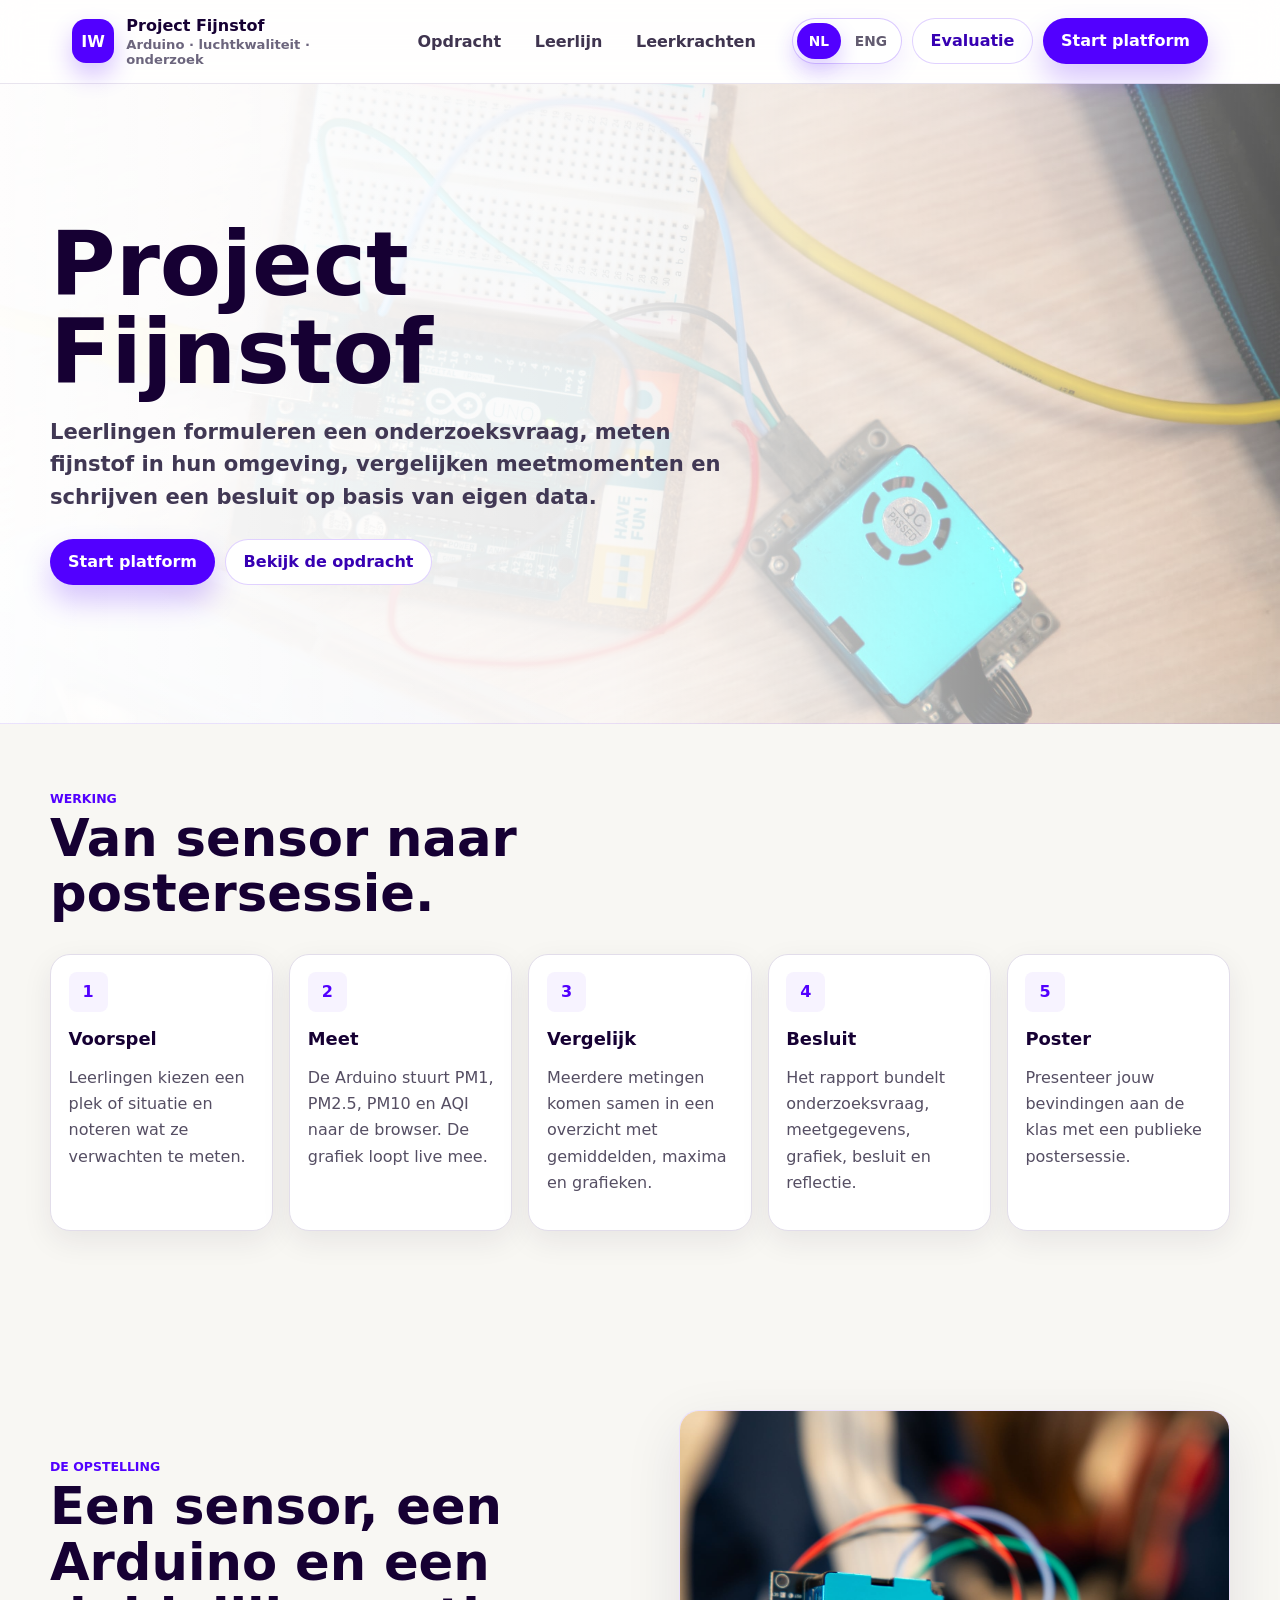
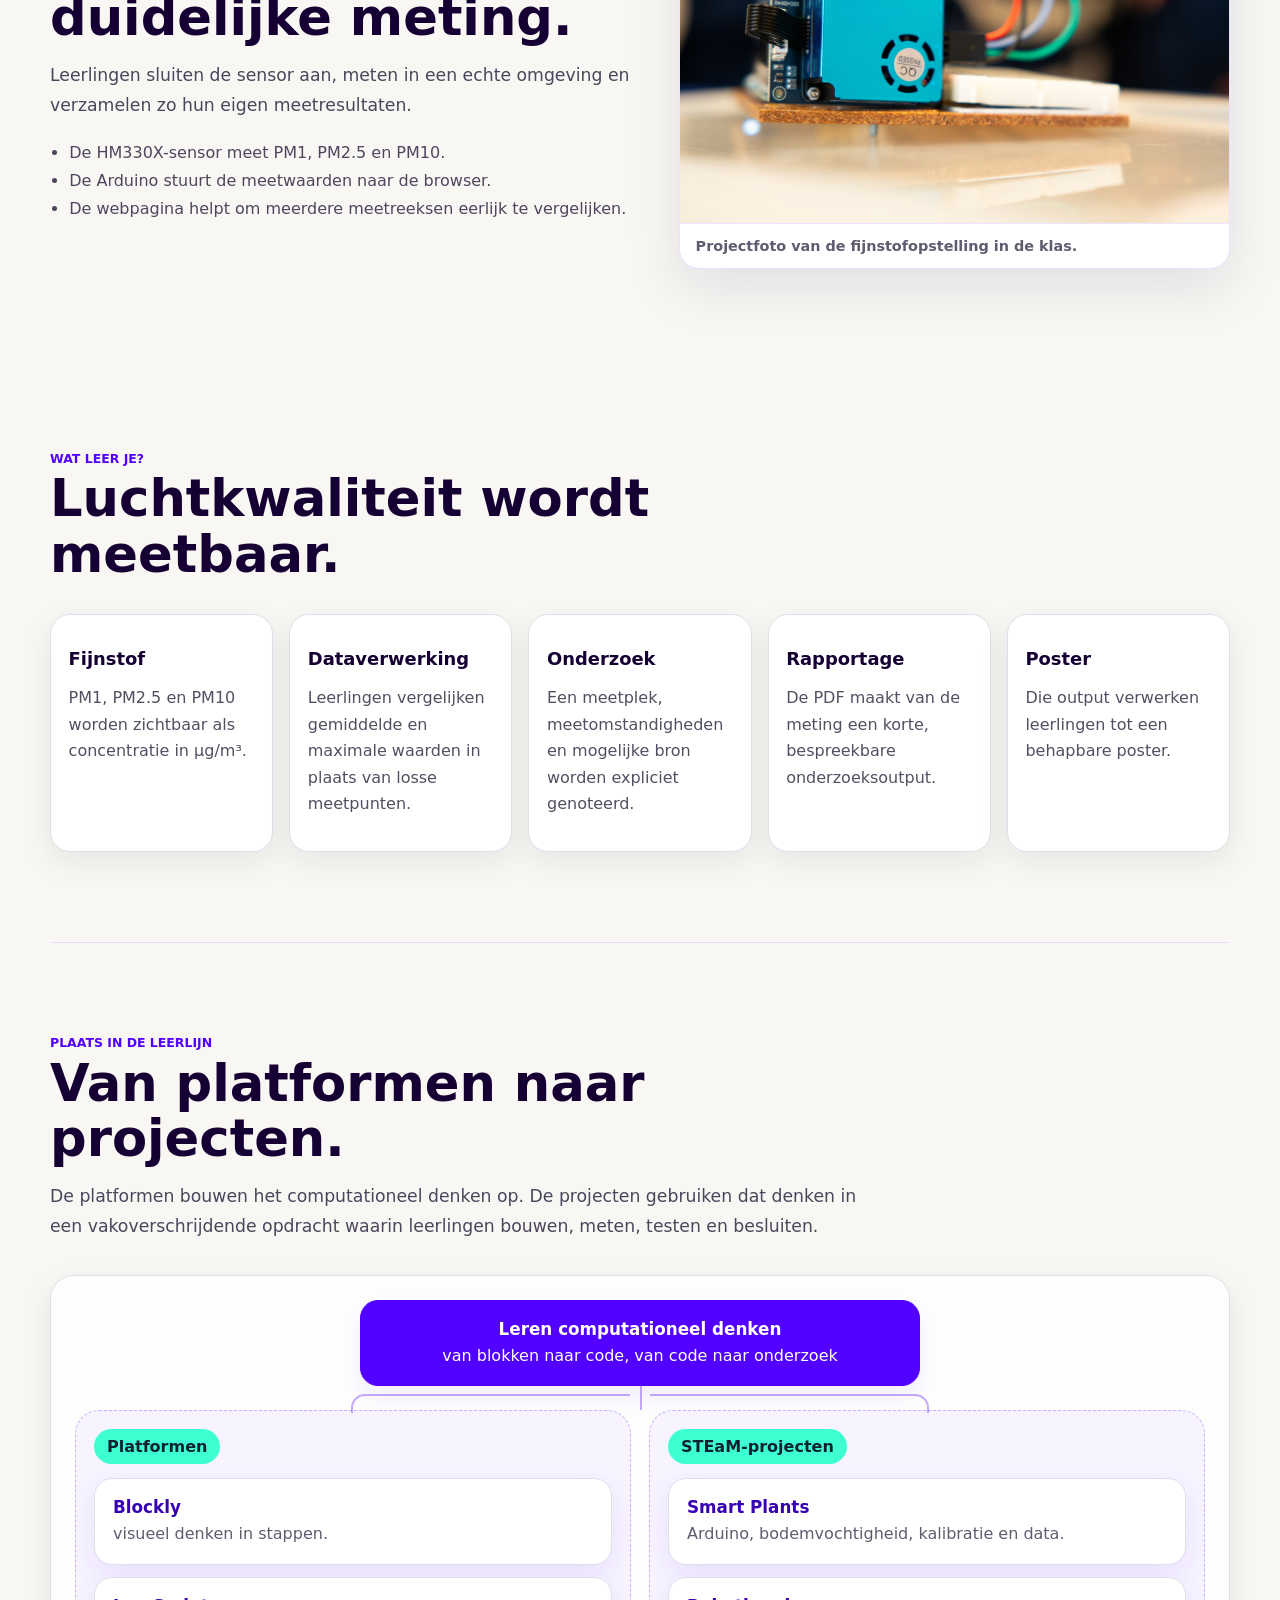
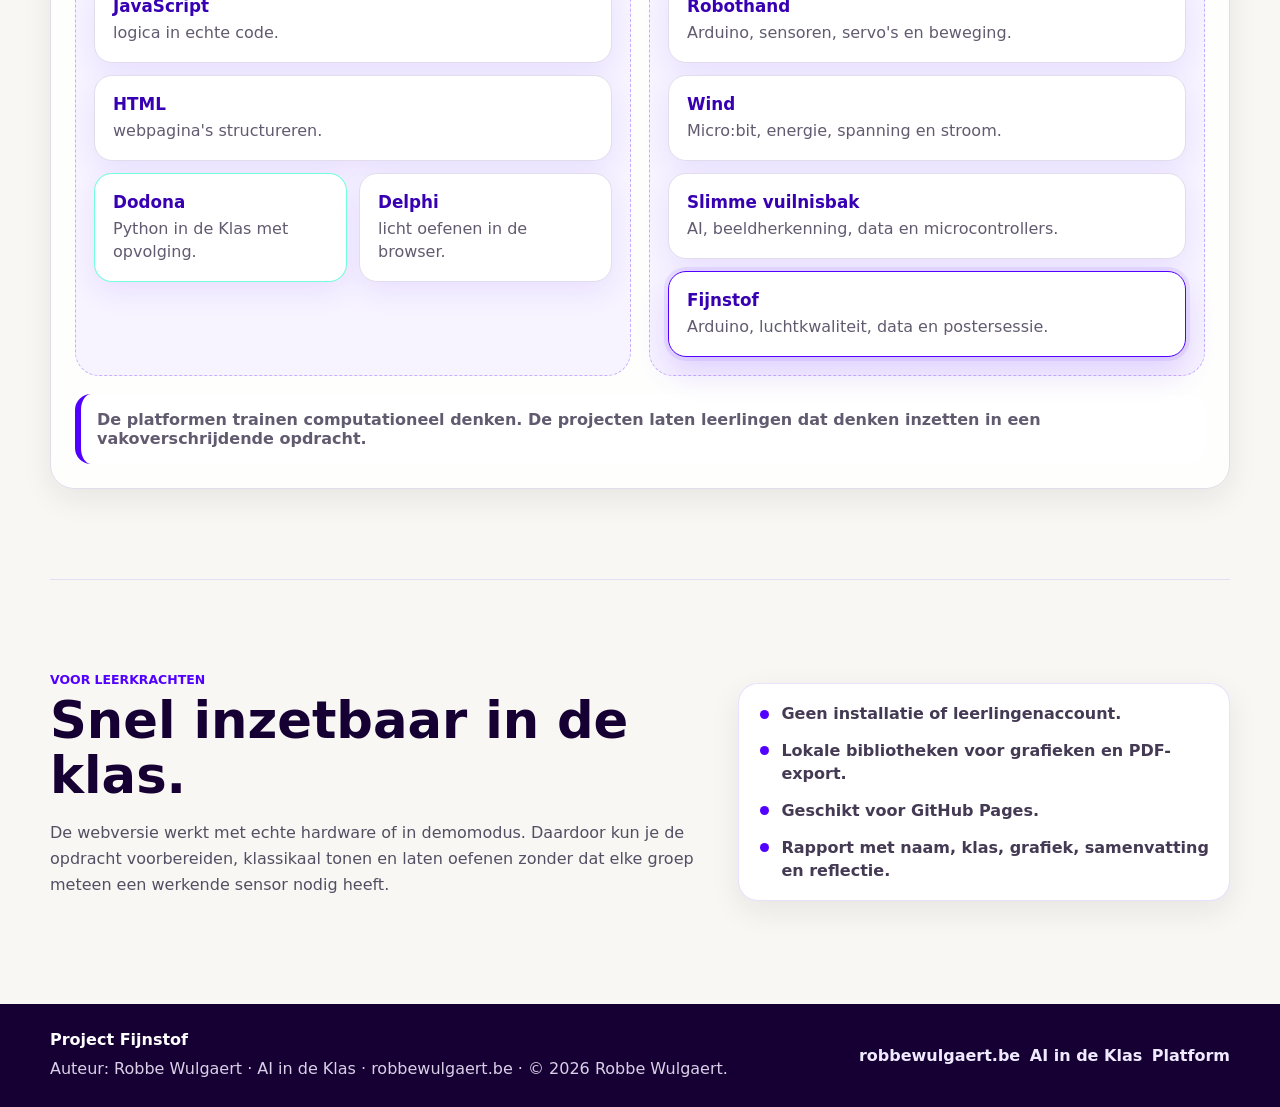
==== commit 6216b79e: "Changes for consistency within product family" ====
--- a/index.html
+++ b/index.html
@@ -69,11 +69,9 @@
         </span>
       </a>
       <div class="nav-links" id="navLinks">
-        <a href="#werking">Werking</a>
-        <a href="#leren">Wat leer je?</a>
-        <a href="#klas">Voor leerkrachten</a>
-        <a href="#opstelling">Opstelling</a>
+        <a href="#werking">Opdracht</a>
         <a href="#leerlijn">Leerlijn</a>
+        <a href="#klas">Leerkrachten</a>
       </div>
       <div class="nav-actions">
         <div class="language-toggle" role="group" aria-label="Taalkeuze">
@@ -306,11 +304,13 @@
   "Paginaonderdelen": "Page sections",
   "Taalkeuze": "Language selection",
   "Evaluatie": "Evaluation",
+  "Opdracht": "Assignment",
   "Werking": "How it works",
   "Wat leer je?": "What will you learn?",
   "Onderdelen": "Components",
   "Familie": "Family",
   "Voor leerkrachten": "For teachers",
+  "Leerkrachten": "Teachers",
   "Leerlijn": "Learning path",
   "Benodigdheden": "Materials",
   "Privacy": "Privacy",
--- a/style.css
+++ b/style.css
@@ -1,24 +1,34 @@
 :root {
-  --brand: #5200ff;
-  --brand-dark: #3a00b8;
+  --brand: #5200FF;
+  --brand-dark: #3700B3;
   --brand-softer: #f7f3ff;
   --accent-green: #00a66a;
-  --accent-teal: #03ddef;
+  --accent-teal: #3DFFD0;
   --accent-yellow: #ffb000;
   --accent-rose: #d0006f;
   --paper: #ffffff;
   --bg: #f8f7f3;
   --ink: #160033;
-  --text: #273142;
+  --text: #1D1930;
   --muted: #625b70;
   --line: #e2ddea;
   --shadow: 0 18px 55px rgba(32, 20, 54, 0.1);
   --card-shadow: 0 10px 30px rgba(32, 20, 54, 0.08);
   --max-width: 1180px;
-  --font-body: Roboto, Inter, "Segoe UI", Arial, sans-serif;
+  --font-body: system-ui, -apple-system, "Segoe UI", Arial, sans-serif;
   --font-size-hero: clamp(2.45rem, 7vw, 5.8rem);
   --font-size-section-title: clamp(1.8rem, 4vw, 3.25rem);
   --font-size-lead: clamp(1.05rem, 2vw, 1.32rem);
+  --motion-fast: 150ms;
+  --motion-medium: 260ms;
+  --motion-slow: 520ms;
+  --ease-standard: cubic-bezier(0.2, 0, 0, 1);
+  --ease-out: cubic-bezier(0.22, 1, 0.36, 1);
+}
+
+@keyframes aiindeklas-soft-rise {
+  from { opacity: 0; transform: translateY(12px); }
+  to { opacity: 1; transform: translateY(0); }
 }
 
 * {
@@ -72,7 +82,7 @@
   background: var(--paper);
   color: var(--ink);
   font-weight: 800;
-  transition: transform 120ms ease;
+  transition: transform var(--motion-fast) var(--ease-standard);
 }
 
 .skip-link:focus {
@@ -127,7 +137,7 @@
   width: 44px;
   height: 44px;
   border-radius: 14px;
-  background: linear-gradient(135deg, var(--brand), var(--brand-dark));
+  background: var(--brand);
   color: #ffffff;
   font-weight: 900;
   box-shadow: 0 12px 24px rgba(82, 0, 255, 0.24);
@@ -195,7 +205,11 @@
   line-height: 1;
   text-decoration: none;
   cursor: pointer;
-  transition: transform 160ms ease, box-shadow 160ms ease, background 160ms ease, border-color 160ms ease;
+  transition:
+    transform var(--motion-fast) var(--ease-standard),
+    box-shadow var(--motion-fast) var(--ease-standard),
+    background var(--motion-fast) var(--ease-standard),
+    border-color var(--motion-fast) var(--ease-standard);
   white-space: nowrap;
 }
 
@@ -239,9 +253,7 @@
 }
 
 .landing-page {
-  background:
-    radial-gradient(circle at top left, rgba(82, 0, 255, 0.09), transparent 34rem),
-    linear-gradient(180deg, #ffffff 0%, var(--bg) 100%);
+  background: var(--bg);
   color: #1d1930;
 }
 
@@ -261,6 +273,7 @@
   width: min(var(--max-width), calc(100% - 2rem));
   margin: 0 auto;
   padding: clamp(2.5rem, 8vw, 6rem) 0;
+  animation: aiindeklas-soft-rise var(--motion-slow) var(--ease-out) both;
 }
 
 .hero-content > * {
@@ -503,7 +516,10 @@
   color: inherit;
   text-decoration: none;
   box-shadow: 0 10px 28px rgba(82, 0, 255, 0.08);
-  transition: transform 160ms ease, box-shadow 160ms ease, border-color 160ms ease;
+  transition:
+    transform var(--motion-fast) var(--ease-standard),
+    box-shadow var(--motion-fast) var(--ease-standard),
+    border-color var(--motion-fast) var(--ease-standard);
 }
 
 .tree-node strong {
@@ -563,7 +579,7 @@
   border: 1.5px dashed rgba(82, 0, 255, 0.28);
   border-radius: 24px;
   padding: 18px;
-  background: linear-gradient(180deg, rgba(247, 243, 255, 0.92), rgba(255, 255, 255, 0.94));
+  background: var(--brand-softer);
 }
 
 .tree-branch::before {
@@ -608,8 +624,8 @@
 }
 
 .tree-node.dodona {
-  background: linear-gradient(135deg, #ffffff, #dffff7);
-  border-color: rgba(3, 221, 239, 0.72);
+  background: #ffffff;
+  border-color: rgba(61, 255, 208, 0.72);
 }
 
 .delphi-dodona-pair {
@@ -1498,19 +1514,17 @@
 
 /* Platform visual consistency shared with the current landing pages. */
 .app-page {
-  --brand: #5200ff;
-  --brand-dark: #3700b3;
-  --brand-softer: #f7f3ff;
-  --accent-teal: #3dffd0;
-  --bg: #f8f7f3;
-  --paper: #ffffff;
-  --text: #1d1930;
-  --muted: #625b70;
-  --line: #e2ddea;
-  --font-body: Roboto, Inter, "Segoe UI", Arial, sans-serif;
-  background:
-    radial-gradient(circle at top left, rgba(82, 0, 255, 0.08), transparent 34rem),
-    linear-gradient(180deg, #ffffff 0%, var(--bg) 100%);
+  --brand: #5200FF;
+  --brand-dark: #3700B3;
+  --brand-softer: #F7F3FF;
+  --accent-teal: #3DFFD0;
+  --bg: #F8F7F3;
+  --paper: #FFFFFF;
+  --text: #1D1930;
+  --muted: #625B70;
+  --line: #E2DDEA;
+  --font-body: system-ui, -apple-system, "Segoe UI", Arial, sans-serif;
+  background: var(--bg);
   color: var(--text);
   font-family: var(--font-body);
 }
@@ -1549,6 +1563,15 @@
   .app-page .header-actions > * {
     min-width: 0;
     width: 100%;
+  }
+}
+
+@media (prefers-reduced-motion: reduce) {
+  *, *::before, *::after {
+    animation-duration: 0.01ms !important;
+    animation-iteration-count: 1 !important;
+    scroll-behavior: auto !important;
+    transition-duration: 0.01ms !important;
   }
 }
 
@@ -1623,6 +1646,40 @@
   box-shadow: 0 0 0 3px #ece6fa;
 }
 
+/* Workflow controls follow the shared Smart Plants step-navigation model. */
+.app-page .workflow-step {
+  min-height: 2.5rem;
+  padding: 0.45rem 0.65rem;
+  border-color: rgba(82, 0, 255, 0.32);
+  transition:
+    color var(--motion-fast) var(--ease-standard),
+    background-color var(--motion-fast) var(--ease-standard),
+    border-color var(--motion-fast) var(--ease-standard),
+    box-shadow var(--motion-fast) var(--ease-standard),
+    transform var(--motion-fast) var(--ease-standard);
+}
+
+.app-page .workflow-step:hover,
+.app-page .workflow-step:focus-visible {
+  border-color: var(--brand);
+  background: var(--brand-softer);
+  color: var(--brand-dark);
+  transform: translateY(-2px);
+}
+
+.app-page .workflow-step:focus-visible {
+  outline: 3px solid rgba(61, 255, 208, 0.6);
+  outline-offset: 2px;
+}
+
+.app-page .workflow-step.is-active:hover,
+.app-page .workflow-step.is-active:focus-visible,
+.app-page .workflow-step.is-complete:hover,
+.app-page .workflow-step.is-complete:focus-visible {
+  background: var(--brand);
+  color: #fff;
+}
+
 .app-page #measurement .trial-panel .toolbar {
   column-gap: 1.05rem;
   row-gap: 0.8rem;
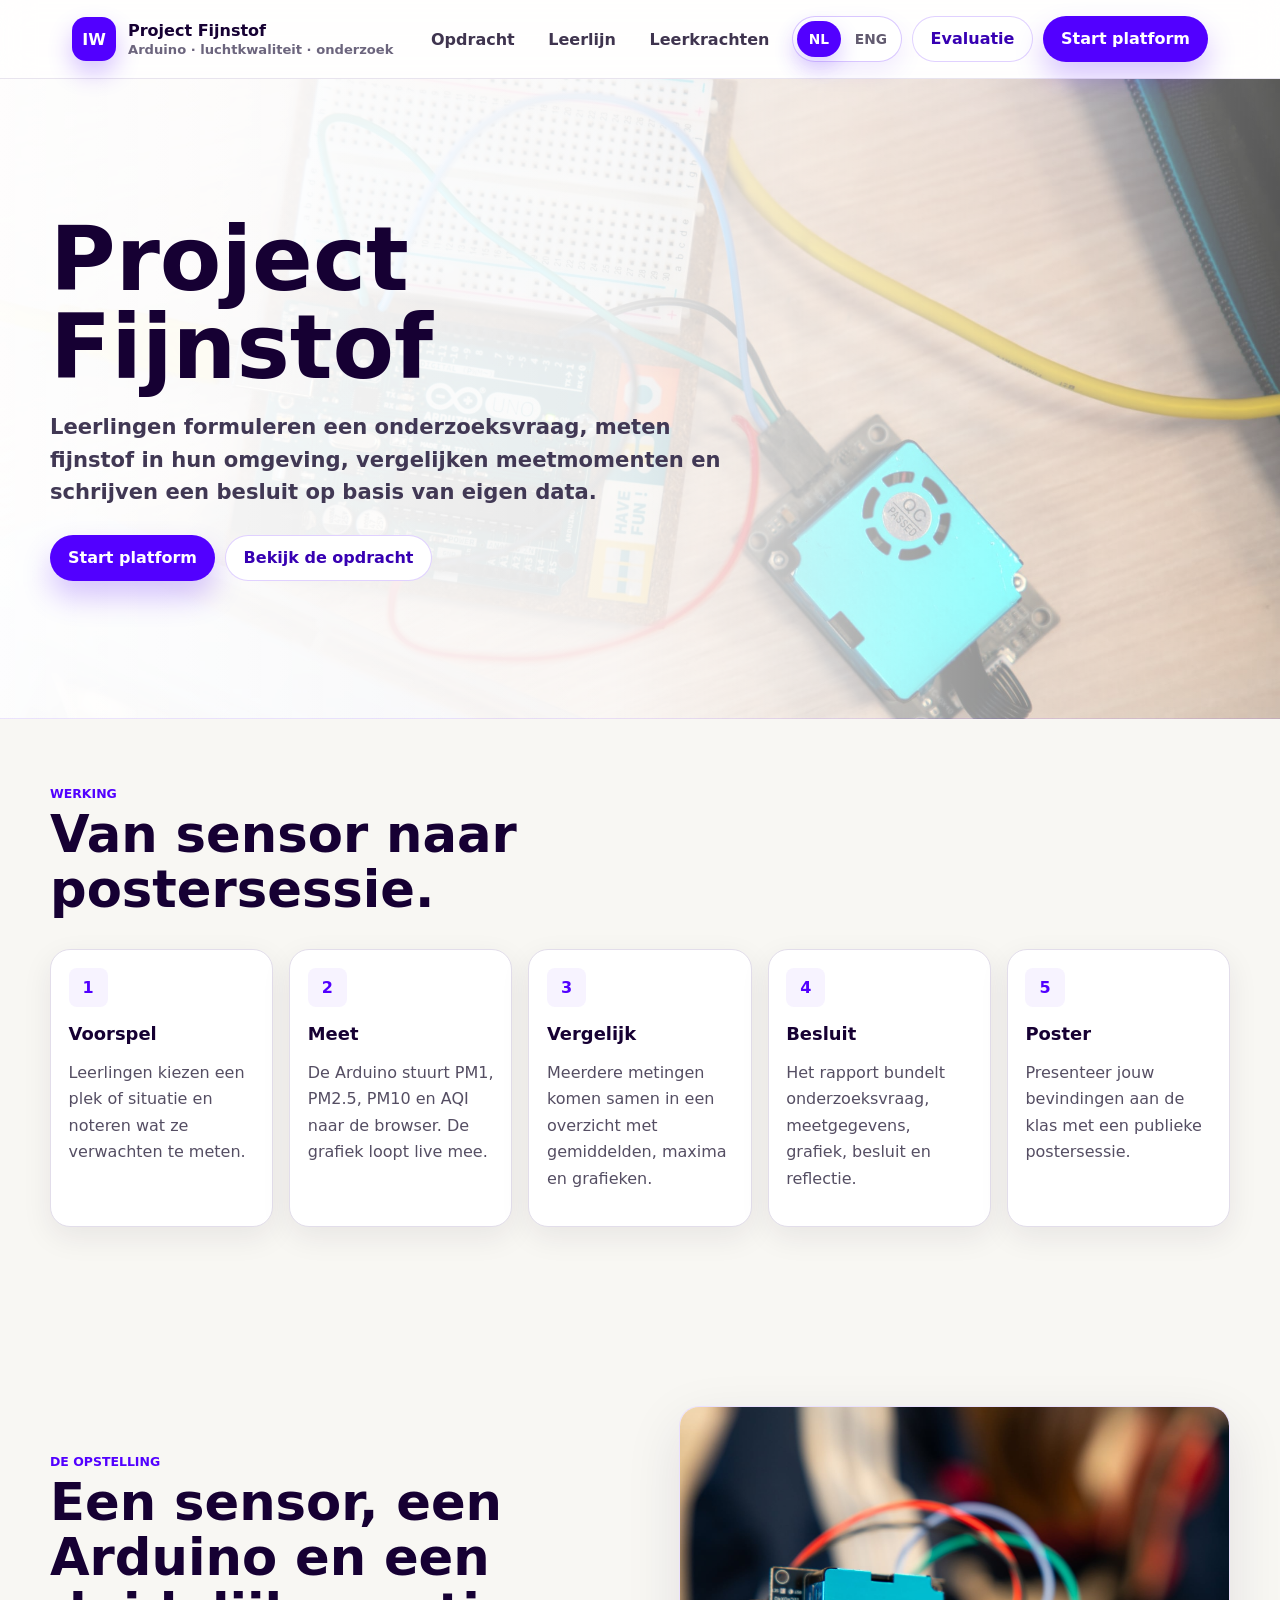
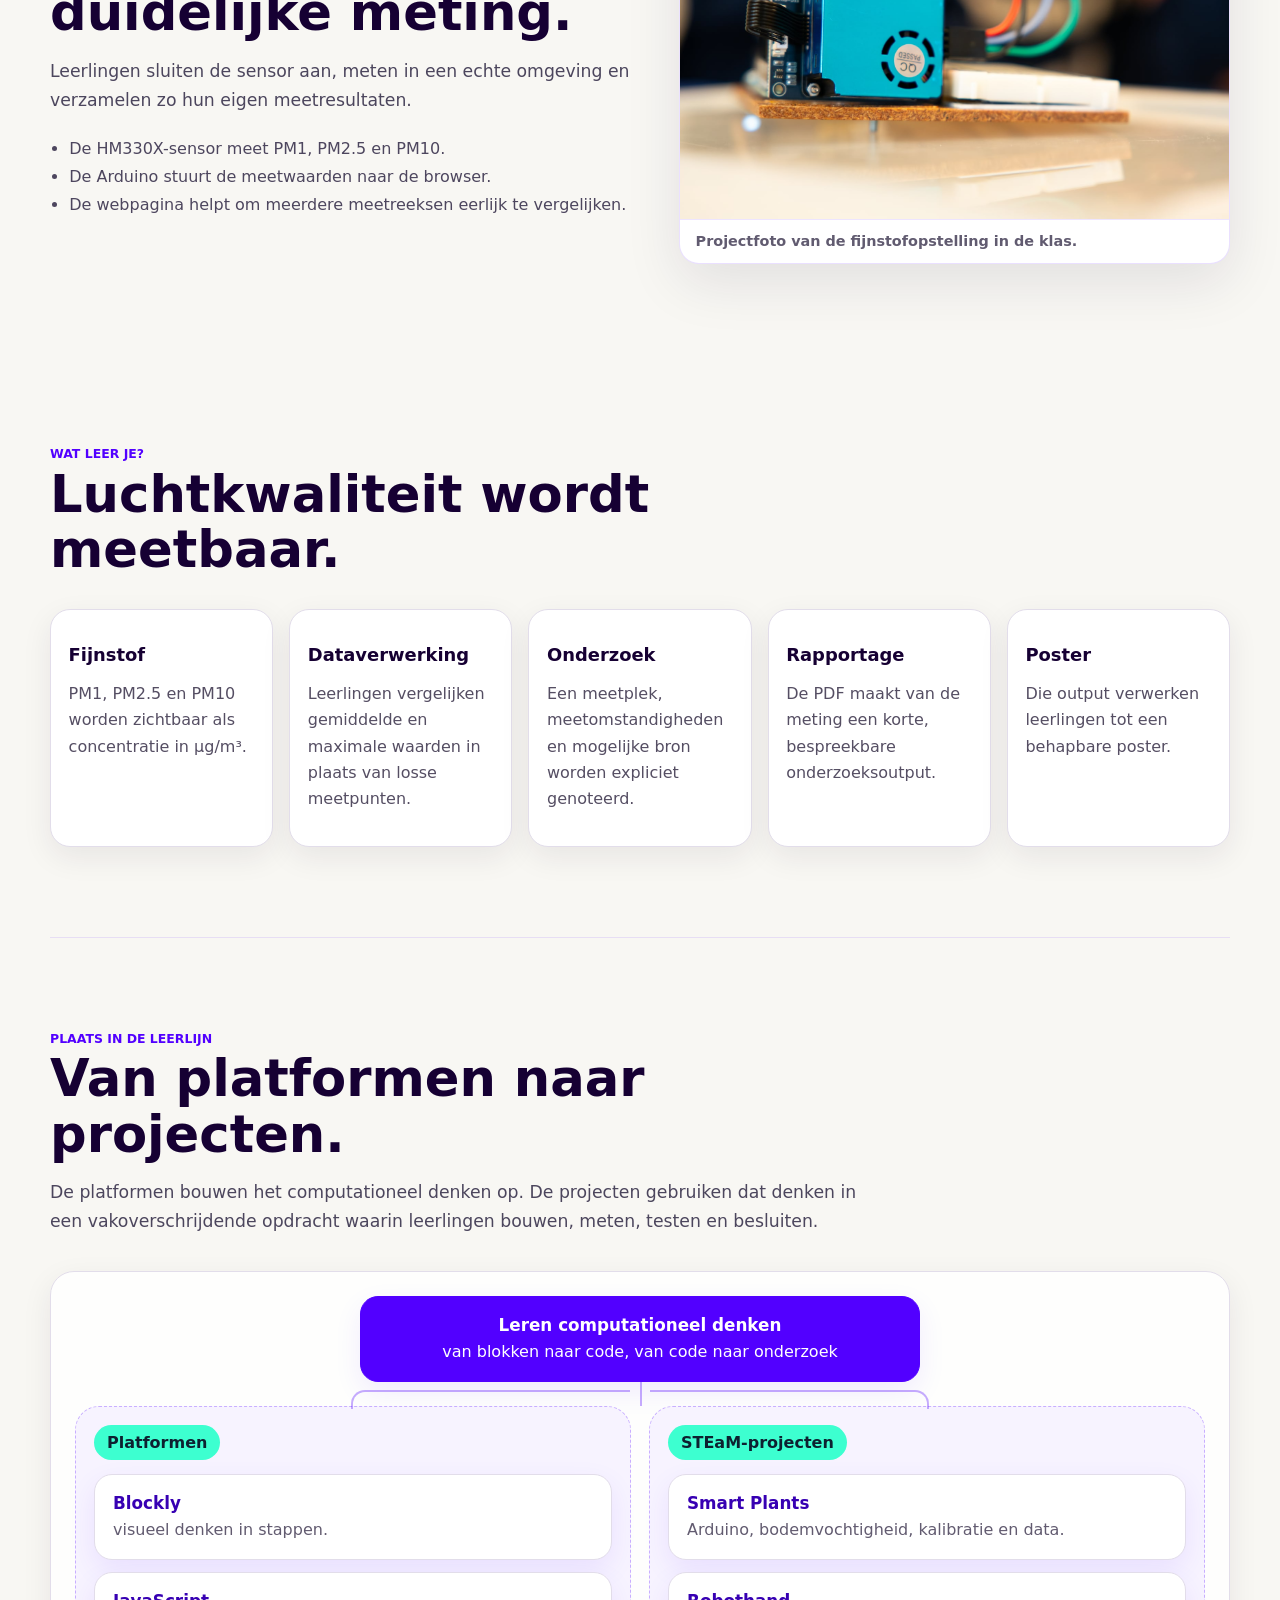
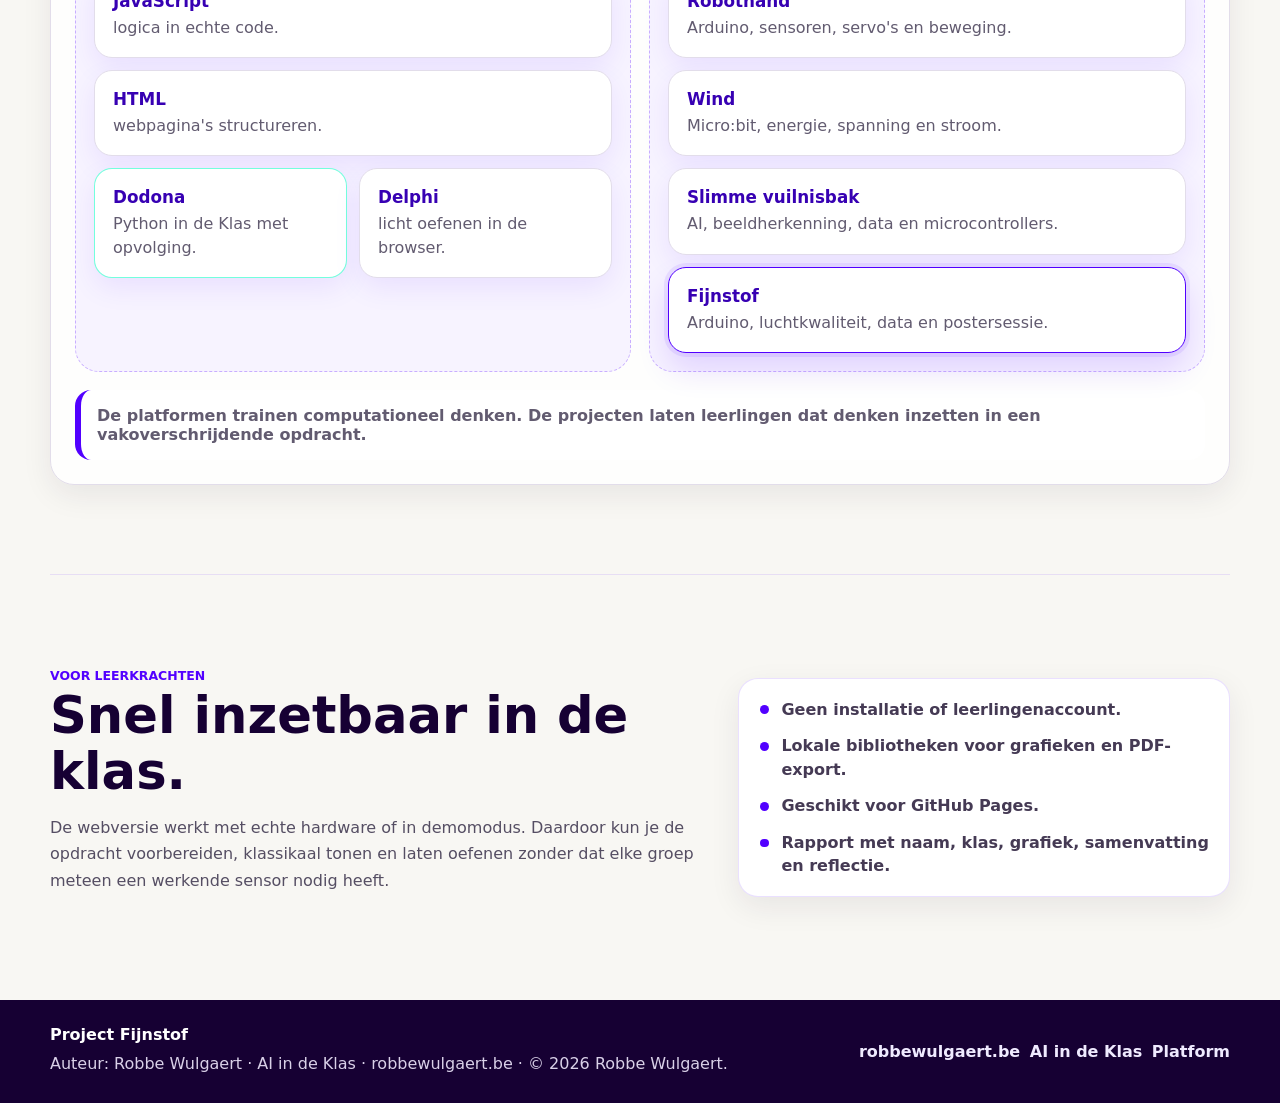
==== commit 3a81efe4: "Fixing mobile headers" ====
--- a/index.html
+++ b/index.html
@@ -51,9 +51,6 @@
   outline: 3px solid rgba(61, 255, 208, 0.75);
   outline-offset: 2px;
 }
-@media (max-width: 760px) {
-  .language-toggle { order: 2; }
-}
 </style>
 </head>
 <body class="landing-page">
@@ -61,6 +58,9 @@
 
   <header class="site-header">
     <nav class="nav" aria-label="Hoofdnavigatie">
+      <button class="menu-button" id="menuButton" type="button" aria-expanded="false" aria-controls="navLinks" aria-label="Navigatie openen">
+        <span class="menu-button-icon" aria-hidden="true"></span>
+      </button>
       <a class="brand-link" href="#top" aria-label="Project Fijnstof">
         <span class="brand-mark">IW</span>
         <span class="brand-copy">
@@ -68,21 +68,20 @@
           <span class="brand-subtitle">Arduino · luchtkwaliteit · onderzoek</span>
         </span>
       </a>
-      <div class="nav-links" id="navLinks">
-        <a href="#werking">Opdracht</a>
-        <a href="#leerlijn">Leerlijn</a>
-        <a href="#klas">Leerkrachten</a>
-      </div>
-      <div class="nav-actions">
-        <div class="language-toggle" role="group" aria-label="Taalkeuze">
-          <button type="button" class="is-active" data-language-choice="nl" aria-pressed="true">NL</button>
-          <button type="button" data-language-choice="en" aria-pressed="false">ENG</button>
-        </div>
-        <a class="btn btn-secondary" href="evaluatie.html">Evaluatie</a>
-        <a class="btn btn-primary" href="platform.html">Start platform</a>
-        <button class="menu-button" id="menuButton" type="button" aria-expanded="false" aria-controls="navLinks">
-          Menu
-        </button>
+      <div class="nav-panel" id="navLinks">
+        <div class="nav-links">
+          <a href="#werking">Opdracht</a>
+          <a href="#leerlijn">Leerlijn</a>
+          <a href="#klas">Leerkrachten</a>
+        </div>
+        <div class="nav-actions">
+          <div class="language-toggle" role="group" aria-label="Taalkeuze">
+            <button type="button" class="is-active" data-language-choice="nl" aria-pressed="true" aria-label="Nederlands kiezen">NL</button>
+            <button type="button" data-language-choice="en" aria-pressed="false" aria-label="Engels kiezen">ENG</button>
+          </div>
+          <a class="btn btn-secondary" href="evaluatie.html">Evaluatie</a>
+          <a class="btn btn-primary" href="platform.html">Start platform</a>
+        </div>
       </div>
     </nav>
   </header>
@@ -303,6 +302,8 @@
   "Hoofdnavigatie": "Main navigation",
   "Paginaonderdelen": "Page sections",
   "Taalkeuze": "Language selection",
+  "Nederlands kiezen": "Choose Dutch",
+  "Engels kiezen": "Choose English",
   "Evaluatie": "Evaluation",
   "Opdracht": "Assignment",
   "Werking": "How it works",
@@ -468,6 +469,7 @@
       button.classList.toggle("is-active", isActive);
       button.setAttribute("aria-pressed", String(isActive));
     });
+    document.dispatchEvent(new CustomEvent("fijnstof:languagechange"));
     try { localStorage.setItem(LANGUAGE_KEY, useEnglish ? "en" : "nl"); } catch (error) {}
   }
   function initLanguageToggle() {
--- a/style.css
+++ b/style.css
@@ -1347,11 +1347,29 @@
   }
 
   .nav-links {
+    display: none;
     order: 3;
     width: 100%;
     justify-content: flex-start;
-    overflow-x: auto;
     padding-top: 0.3rem;
+  }
+
+  .nav-links.is-open {
+    display: grid;
+    grid-template-columns: 1fr;
+  }
+
+  .menu-button {
+    display: inline-flex;
+  }
+
+  .nav-actions {
+    flex-wrap: wrap;
+    justify-content: flex-end;
+  }
+
+  .nav-actions .btn {
+    width: auto;
   }
 
   .split,
@@ -1442,8 +1460,7 @@
     grid-template-columns: 1fr;
   }
 
-  .brand-subtitle,
-  .nav-links {
+  .brand-subtitle {
     display: none;
   }
 
@@ -1467,17 +1484,20 @@
     min-width: 0;
   }
 
+  .nav-actions {
+    width: 100%;
+    min-width: 0;
+    justify-content: flex-start;
+  }
+
+  .nav-actions .btn,
+  .nav-actions .menu-button {
+    flex: 1 1 auto;
+    min-width: 0;
+  }
+
   .nav-links {
     padding: 0.5rem 0 0.2rem;
-  }
-
-  .nav-links.is-open {
-    display: grid;
-    grid-template-columns: 1fr;
-  }
-
-  .menu-button {
-    display: inline-flex;
   }
 
   .btn {
@@ -1701,3 +1721,102 @@
     min-width: 0;
   }
 }
+
+/* Landing-page mobile navigation contract. */
+.nav-panel {
+  display: flex;
+  align-items: center;
+  gap: 0.65rem;
+}
+
+.menu-button-icon,
+.menu-button-icon::before,
+.menu-button-icon::after {
+  display: block;
+  width: 1.25rem;
+  height: 2px;
+  background: currentColor;
+  content: "";
+  transition: transform 150ms ease, opacity 150ms ease;
+}
+
+.menu-button-icon {
+  position: relative;
+}
+
+.menu-button-icon::before,
+.menu-button-icon::after {
+  position: absolute;
+  left: 0;
+}
+
+.menu-button-icon::before { top: -0.38rem; }
+.menu-button-icon::after { top: 0.38rem; }
+
+@media (min-width: 761px) {
+  .nav-panel,
+  .nav-panel .nav-links,
+  .nav-panel .nav-actions {
+    display: flex;
+    align-items: center;
+  }
+
+  .nav-panel { gap: 0.65rem; }
+  .menu-button { display: none; }
+}
+
+@media (max-width: 760px) {
+  .nav {
+    min-height: 4.5rem;
+    padding: 0.7rem 1rem;
+    flex-wrap: wrap;
+    justify-content: flex-start;
+    gap: 0.7rem;
+  }
+
+  .menu-button {
+    display: inline-flex;
+    flex: 0 0 2.75rem;
+    width: 2.75rem;
+    min-height: 2.75rem;
+    padding: 0;
+  }
+
+  .menu-button[aria-expanded="true"] .menu-button-icon { background: transparent; }
+  .menu-button[aria-expanded="true"] .menu-button-icon::before { transform: translateY(0.38rem) rotate(45deg); }
+  .menu-button[aria-expanded="true"] .menu-button-icon::after { transform: translateY(-0.38rem) rotate(-45deg); }
+
+  .brand-link { min-width: 0; }
+  .brand-mark,
+  .brand-subtitle { display: none; }
+  .brand-title { font-size: 1rem; }
+
+  .nav-panel {
+    display: none;
+    flex-basis: 100%;
+    width: 100%;
+    gap: 0.9rem;
+    padding: 0.6rem 0 0.2rem;
+  }
+
+  .nav-panel.is-open { display: grid; }
+
+  .nav-panel .nav-links,
+  .nav-panel .nav-actions {
+    display: grid;
+    width: 100%;
+    gap: 0.55rem;
+  }
+
+  .nav-panel .nav-links { order: 0; }
+  .nav-panel .nav-actions { order: 1; }
+  .nav-panel .language-toggle { order: 0; }
+
+  .nav-panel .nav-links a,
+  .nav-panel .nav-actions .btn {
+    width: 100%;
+  }
+
+  .nav-panel .nav-links a { padding: 0.8rem 0.75rem; }
+  .nav-panel .language-toggle { justify-self: start; }
+}
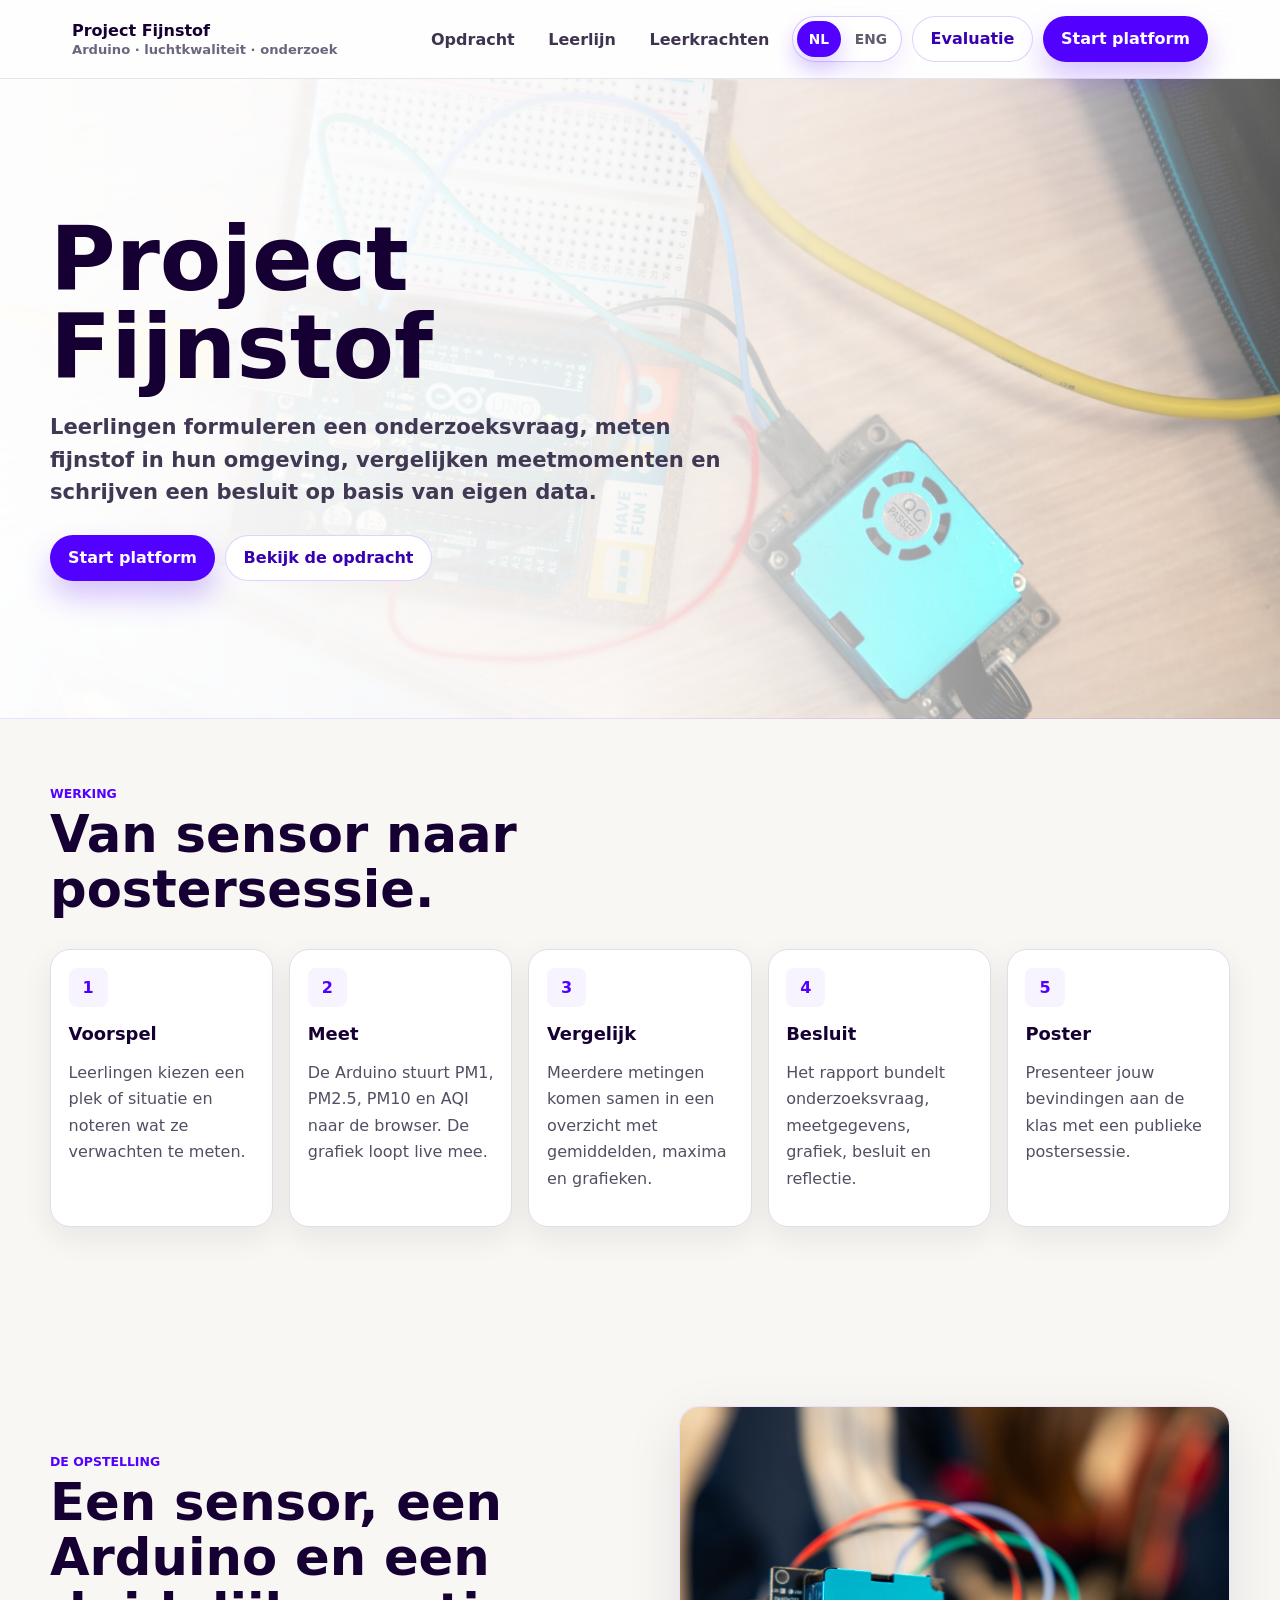
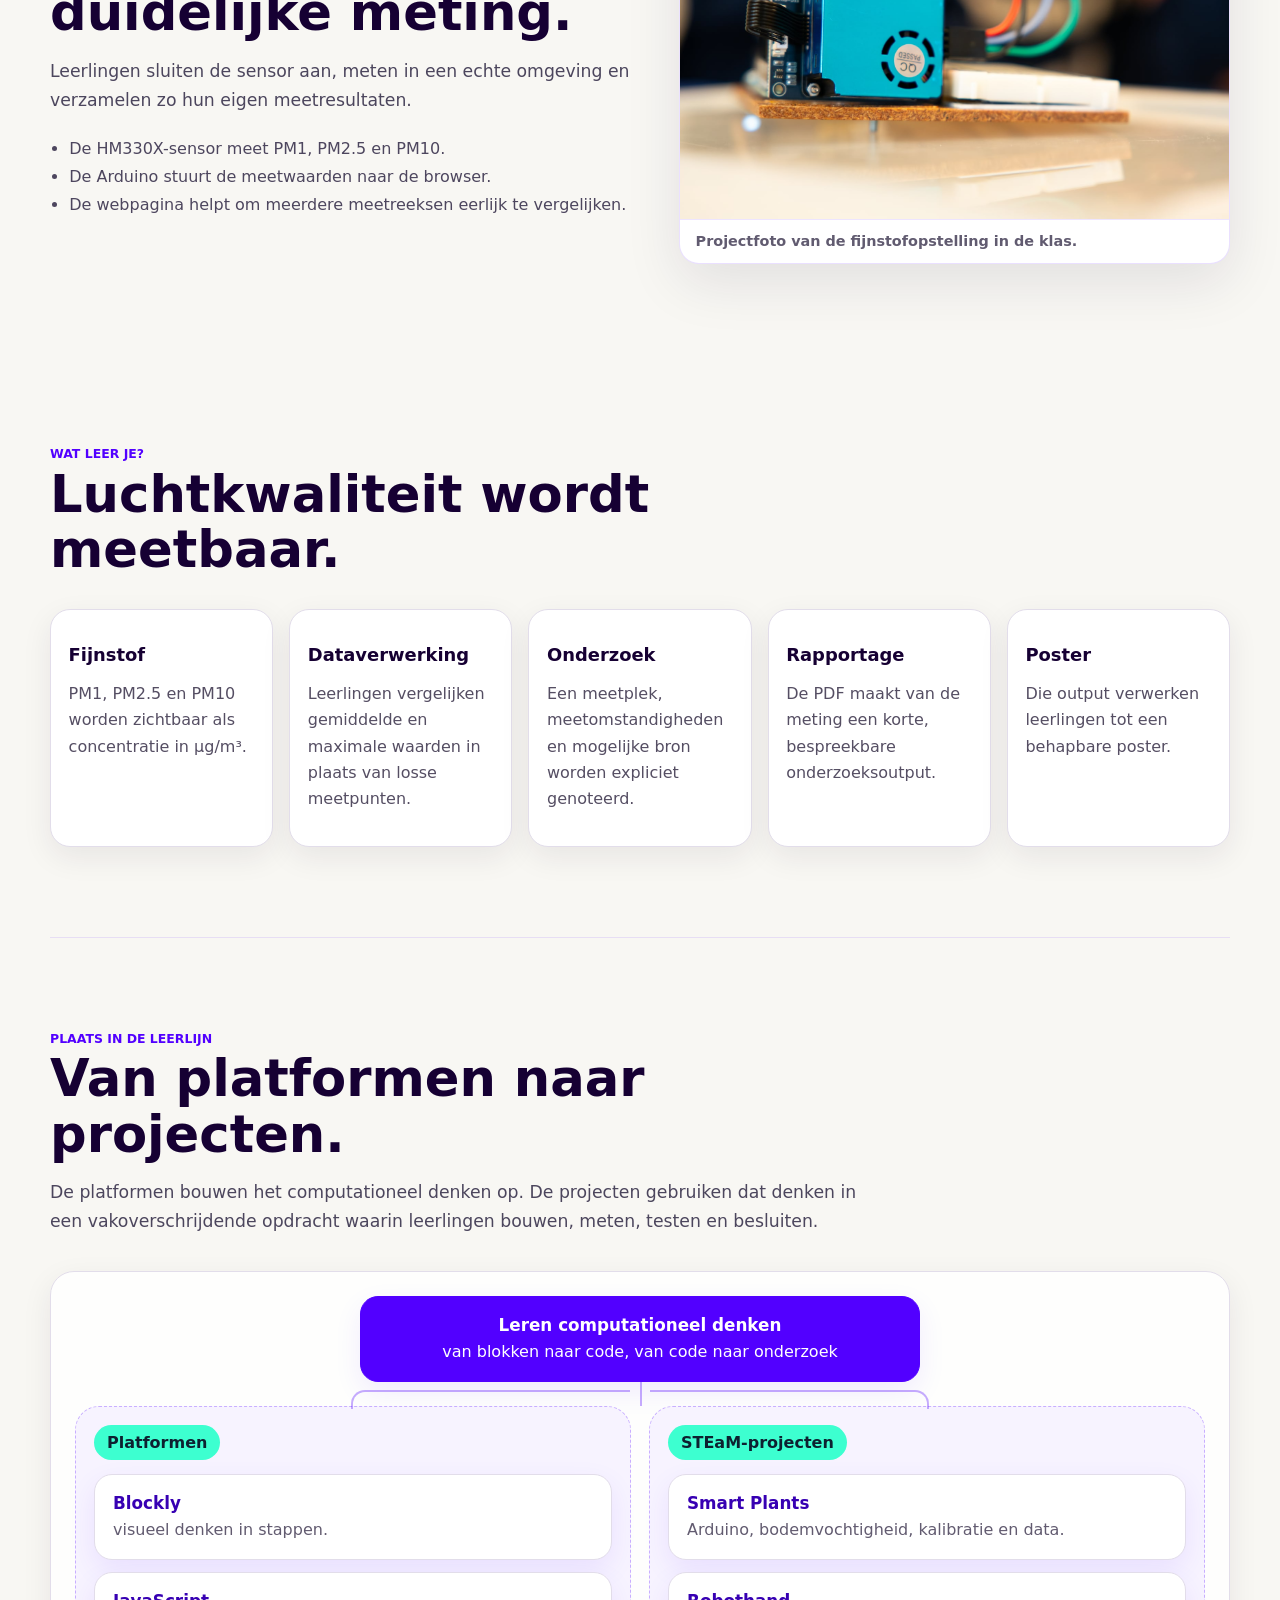
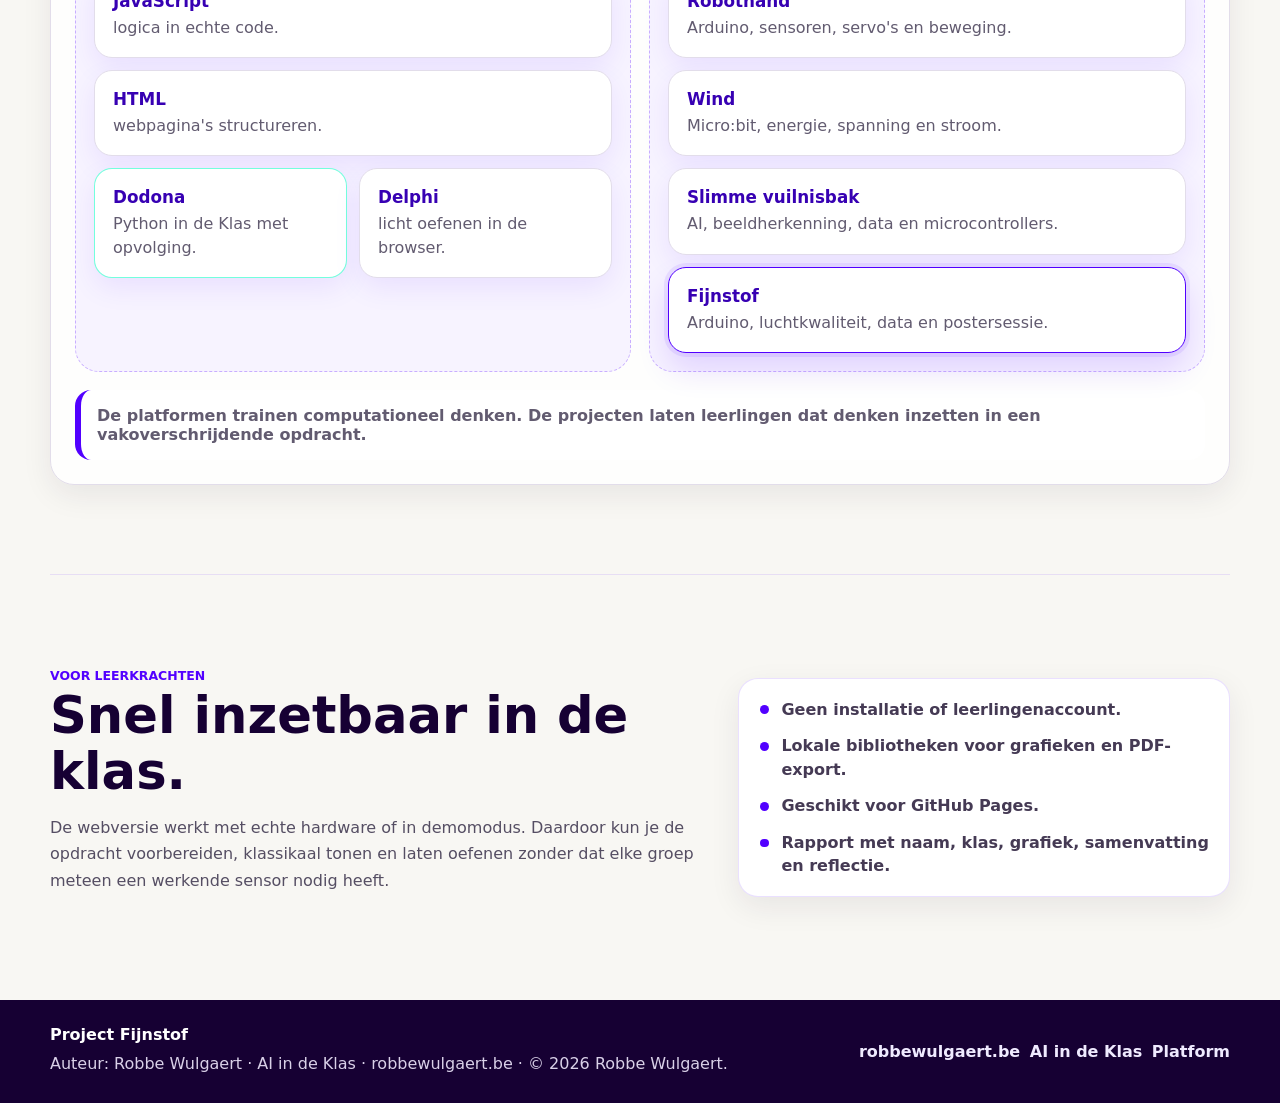
==== commit 00b4cdb6: "Update header" ====
--- a/index.html
+++ b/index.html
@@ -62,7 +62,6 @@
         <span class="menu-button-icon" aria-hidden="true"></span>
       </button>
       <a class="brand-link" href="#top" aria-label="Project Fijnstof">
-        <span class="brand-mark">IW</span>
         <span class="brand-copy">
           <span class="brand-title">Project Fijnstof</span>
           <span class="brand-subtitle">Arduino · luchtkwaliteit · onderzoek</span>
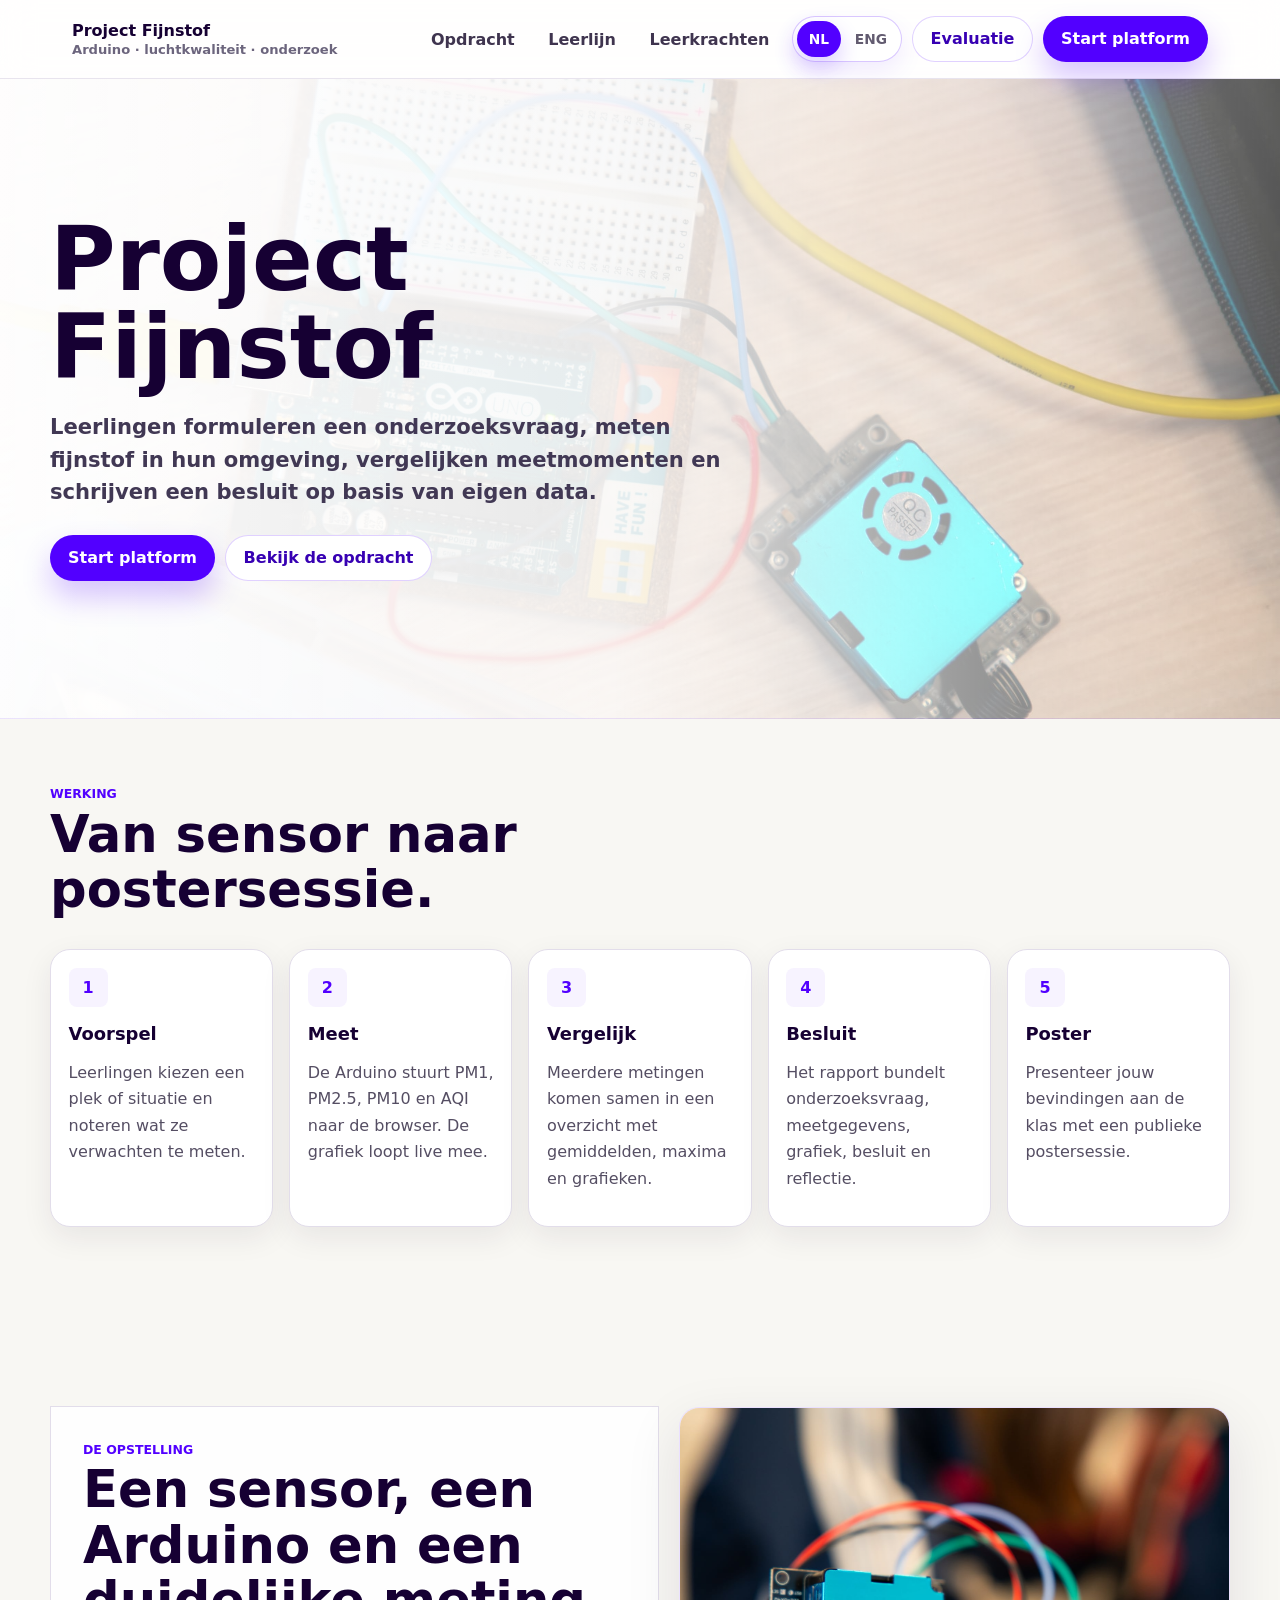
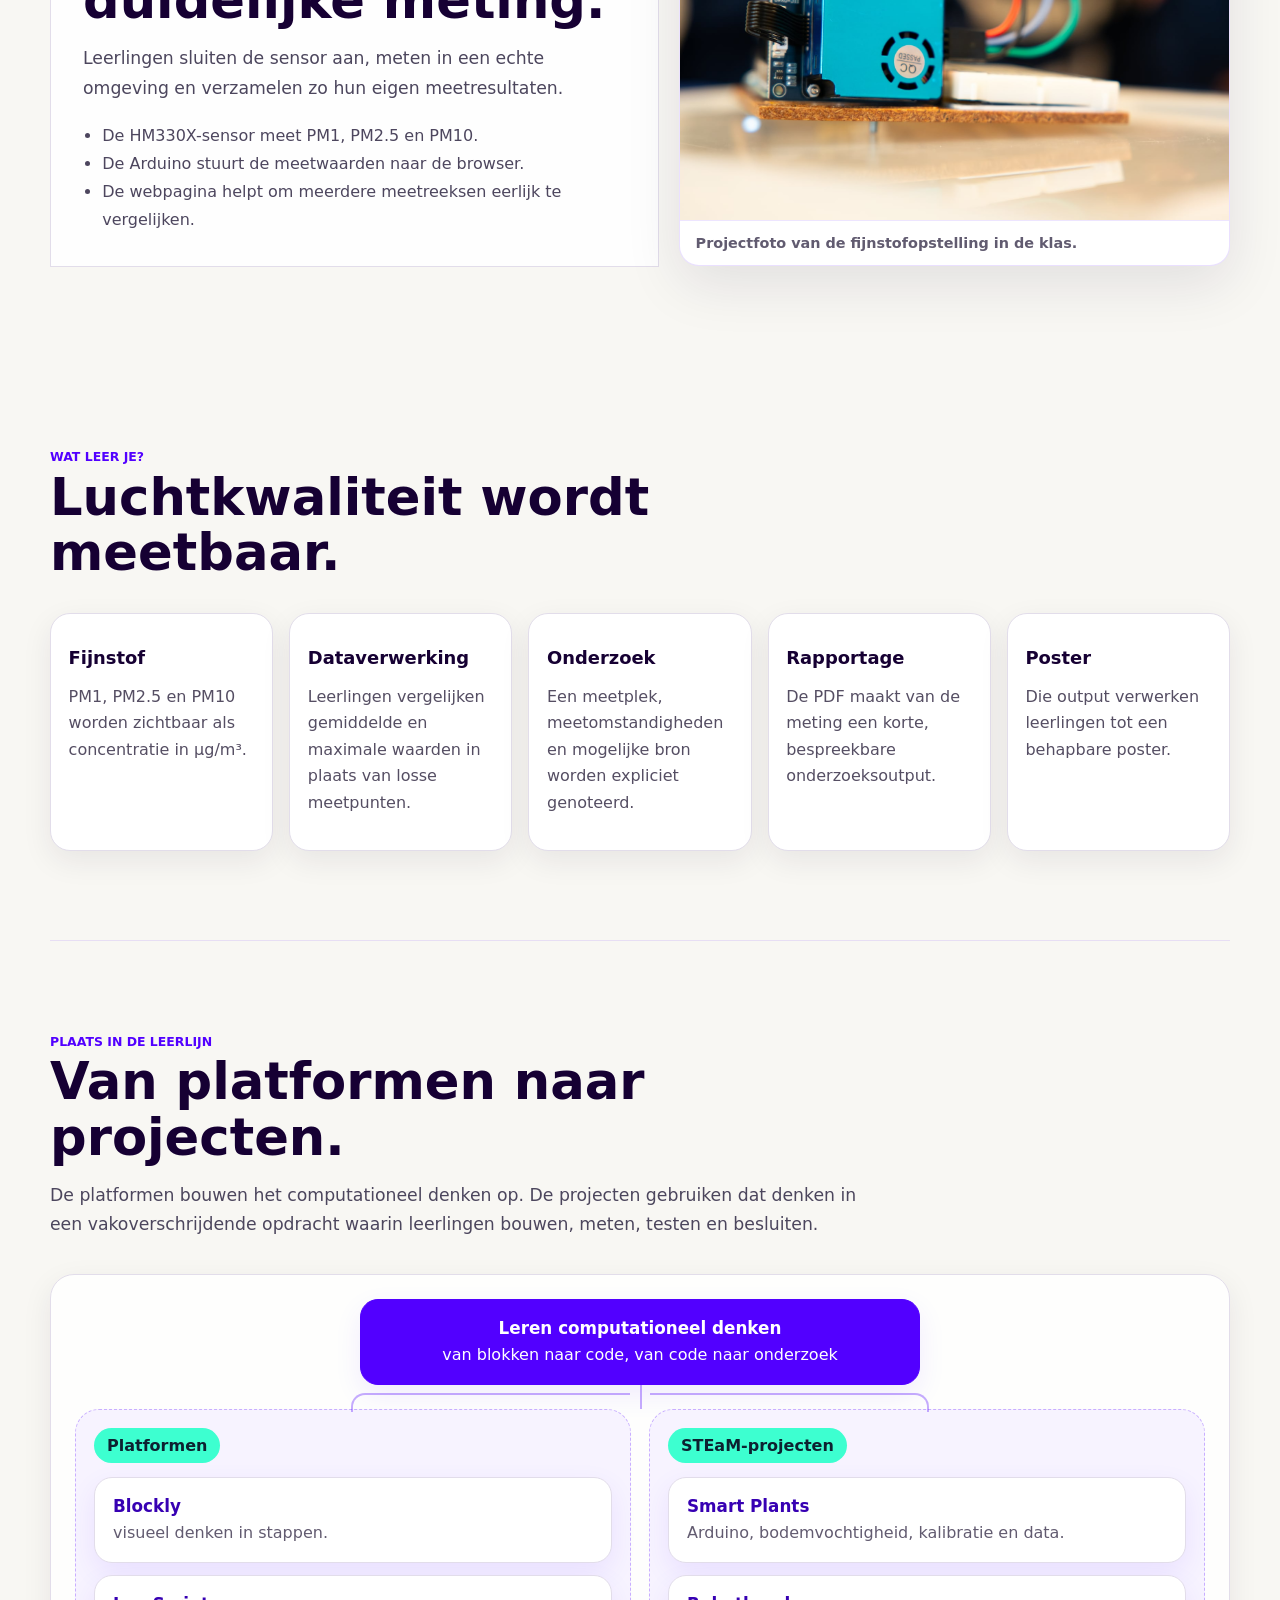
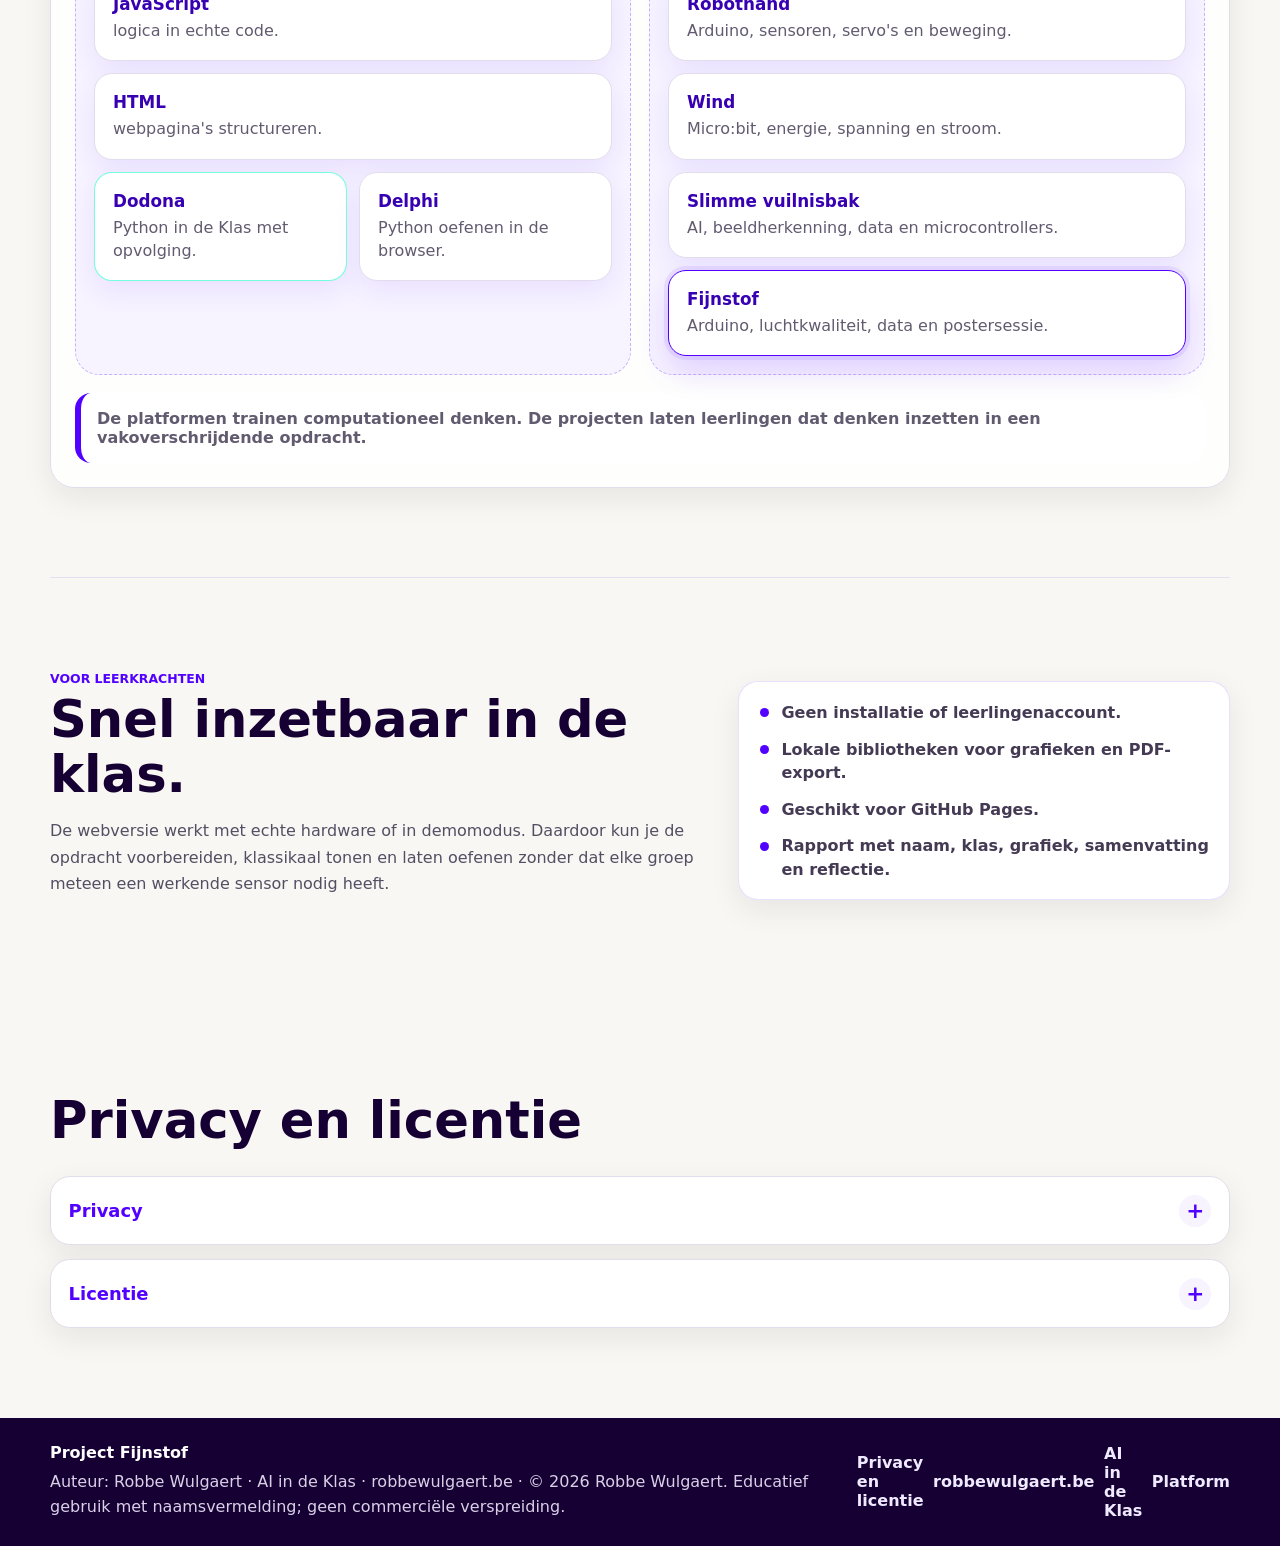
==== commit 0111a2bc: "Adding CSS and license info" ====
--- a/index.html
+++ b/index.html
@@ -14,6 +14,19 @@
   />
   <meta name="author" content="Robbe Wulgaert, AI in de Klas, robbewulgaert.be" />
   <meta name="copyright" content="Copyright (c) 2026 Robbe Wulgaert" />
+  <meta name="robots" content="index, follow" />
+  <link rel="canonical" href="https://robbew.github.io/projectfijnstof/" />
+  <meta property="og:type" content="website" />
+  <meta property="og:locale" content="nl_BE" />
+  <meta property="og:site_name" content="AI in de Klas" />
+  <meta property="og:title" content="Project Fijnstof" />
+  <meta property="og:description" content="Meet fijnstof met Arduino en een HM330X-sensor, bekijk live grafieken en maak een PDF-rapport." />
+  <meta property="og:url" content="https://robbew.github.io/projectfijnstof/" />
+  <meta property="og:image" content="https://robbew.github.io/projectfijnstof/media/fijnstof_hero.jpg" />
+  <meta name="twitter:card" content="summary_large_image" />
+  <meta name="twitter:title" content="Project Fijnstof" />
+  <meta name="twitter:description" content="Meet fijnstof met Arduino en een HM330X-sensor, bekijk live grafieken en maak een PDF-rapport." />
+  <meta name="twitter:image" content="https://robbew.github.io/projectfijnstof/media/fijnstof_hero.jpg" />
 
   <link rel="icon" type="image/png" href="favicon.png">
   <link rel="shortcut icon" type="image/png" href="favicon.png">
@@ -219,7 +232,7 @@
                 </a>
                 <a class="tree-node" href="https://robbew.github.io/delphi/" target="_blank" rel="noopener">
                   <strong>Delphi</strong>
-                  <span>licht oefenen in de browser.</span>
+                  <span>Python oefenen in de browser.</span>
                 </a>
               </div>
             </div>
@@ -275,15 +288,36 @@
       </ul>
     </section>
 
+    <section class="section" id="privacy-license" aria-labelledby="privacy-license-title">
+      <h2 class="section-title" id="privacy-license-title">Privacy en licentie</h2>
+      <div class="privacy-license-list">
+        <details class="feature-card privacy-license-details">
+          <summary>Privacy</summary>
+          <div class="privacy-license-content">
+            <p>Dit project gebruikt geen eigen analytics of advertentiecookies. Invoer, voortgang en meetgegevens worden in de browser verwerkt en kunnen lokaal op het toestel worden bewaard. Een download of export gebeurt alleen wanneer de gebruiker die zelf start. Toegang tot aangesloten hardware gebeurt alleen na toestemming in de browser. GitHub Pages registreert het IP-adres van bezoekers voor beveiligingsdoeleinden; externe diensten vallen onder het privacybeleid van hun aanbieder.</p>
+            <p><a href="https://docs.github.com/en/pages/getting-started-with-github-pages/what-is-github-pages#data-collection">Lees hoe GitHub Pages technische bezoekgegevens verwerkt.</a></p>
+          </div>
+        </details>
+        <details class="feature-card privacy-license-details">
+          <summary>Licentie</summary>
+          <div class="privacy-license-content">
+            <p>Het oorspronkelijke projectmateriaal van Robbe Wulgaert mag gratis worden gebruikt, gekopieerd en aangepast voor onderwijs, op voorwaarde dat “Robbe Wulgaert – AI in de Klas” duidelijk zichtbaar wordt vermeld, bij voorkeur met een link naar het oorspronkelijke project. Commerciële verkoop, betaalde verspreiding, sublicentiëring of herverpakking als commercieel product is niet toegestaan zonder voorafgaande schriftelijke toestemming. Componenten van derden blijven onder hun eigen licenties vallen.</p>
+            <p><a href="LICENSE.md">Lees de volledige licentievoorwaarden.</a></p>
+          </div>
+        </details>
+      </div>
+    </section>
+
   </main>
 
   <footer class="site-footer">
     <div class="footer-inner">
       <div>
         <div class="footer-title">Project Fijnstof</div>
-        <p>Auteur: Robbe Wulgaert · AI in de Klas · robbewulgaert.be · © 2026 Robbe Wulgaert.</p>
+        <p>Auteur: Robbe Wulgaert · AI in de Klas · robbewulgaert.be · © 2026 Robbe Wulgaert. Educatief gebruik met naamsvermelding; geen commerciële verspreiding.</p>
       </div>
       <div class="footer-links">
+        <a href="#privacy-license">Privacy en licentie</a>
         <a href="https://www.robbewulgaert.be">robbewulgaert.be</a>
         <a href="https://www.aiindeklas.be">AI in de Klas</a>
         <a href="platform.html">Platform</a>
@@ -296,6 +330,13 @@
 (() => {
   const LANGUAGE_KEY = "aiindeklas:index-language";
   const TRANSLATIONS = {
+  "Privacy en licentie": "Privacy and licence",
+  "Dit project gebruikt geen eigen analytics of advertentiecookies. Invoer, voortgang en meetgegevens worden in de browser verwerkt en kunnen lokaal op het toestel worden bewaard. Een download of export gebeurt alleen wanneer de gebruiker die zelf start. Toegang tot aangesloten hardware gebeurt alleen na toestemming in de browser. GitHub Pages registreert het IP-adres van bezoekers voor beveiligingsdoeleinden; externe diensten vallen onder het privacybeleid van hun aanbieder.": "This project does not use its own analytics or advertising cookies. Input, progress and measurement data are processed in the browser and may be stored locally on the device. A download or export occurs only when the user initiates it. Connected hardware is accessed only after permission is given in the browser. GitHub Pages logs visitors’ IP addresses for security purposes; external services are governed by their provider’s privacy policy.",
+  "Lees hoe GitHub Pages technische bezoekgegevens verwerkt.": "Read how GitHub Pages processes technical visitor data.",
+  "Educatief gebruik met naamsvermelding": "Educational use with attribution",
+  "Het oorspronkelijke projectmateriaal van Robbe Wulgaert mag gratis worden gebruikt, gekopieerd en aangepast voor onderwijs, op voorwaarde dat “Robbe Wulgaert – AI in de Klas” duidelijk zichtbaar wordt vermeld, bij voorkeur met een link naar het oorspronkelijke project. Commerciële verkoop, betaalde verspreiding, sublicentiëring of herverpakking als commercieel product is niet toegestaan zonder voorafgaande schriftelijke toestemming. Componenten van derden blijven onder hun eigen licenties vallen.": "Original project material by Robbe Wulgaert may be used, copied and adapted free of charge for education, provided that ‘Robbe Wulgaert – AI in de Klas’ is clearly displayed, preferably with a link to the original project. Commercial sale, paid distribution, sublicensing or repackaging as a commercial product is not permitted without prior written permission. Third-party components remain subject to their own licences.",
+  "Lees de volledige licentievoorwaarden.": "Read the full licence terms.",
+  "Auteur: Robbe Wulgaert · AI in de Klas · robbewulgaert.be · © 2026 Robbe Wulgaert. Educatief gebruik met naamsvermelding; geen commerciële verspreiding.": "Author: Robbe Wulgaert · AI in de Klas · robbewulgaert.be · © 2026 Robbe Wulgaert. Educational use with attribution; no commercial distribution.",
   "Spring naar inhoud": "Skip to content",
   "Spring naar hoofdinhoud": "Skip to main content",
   "Hoofdnavigatie": "Main navigation",
@@ -350,22 +391,19 @@
   "logica in echte code.": "logic in real code.",
   "webpagina's structureren.": "structuring webpages.",
   "Python in de Klas met opvolging.": "Python in the Classroom with tracking.",
-  "licht oefenen in de browser.": "lightweight practice in the browser.",
+  "Python oefenen in de browser.": "Practice Python in the browser.",
   "Arduino, bodemvochtigheid, kalibratie en data.": "Arduino, soil moisture, calibration and data.",
   "Arduino, sensoren, servo's en beweging.": "Arduino, sensors, servos and movement.",
   "Micro:bit, energie, spanning en stroom.": "Micro:bit, energy, voltage and current.",
   "AI, beeldherkenning, data en microcontrollers.": "AI, image recognition, data and microcontrollers.",
   "Arduino, luchtkwaliteit, data en postersessie.": "Arduino, air quality, data and poster session.",
   "De platformen trainen computationeel denken. De projecten laten leerlingen dat denken inzetten in een vakoverschrijdende opdracht.": "The platforms train computational thinking. The projects let students apply that thinking in a cross-curricular assignment.",
-  "Geen accounts, geen serveropslag.": "No accounts, no server storage.",
-  "Privacyvriendelijk": "Privacy-friendly",
   "Geen installatie of leerlingenaccount.": "No installation or student account.",
   "Lokale bibliotheken voor grafieken en PDF-export.": "Local libraries for charts and PDF export.",
   "Geschikt voor GitHub Pages.": "Suitable for GitHub Pages.",
   "robbewulgaert.be": "robbewulgaert.be",
   "AI in de Klas": "AI in de Klas",
   "Auteur: Robbe Wulgaert · AI in de Klas · robbewulgaert.be": "Author: Robbe Wulgaert · AI in de Klas · robbewulgaert.be",
-  "© 2026 Robbe Wulgaert. Alle rechten voorbehouden.": "© 2026 Robbe Wulgaert. All rights reserved.",
   "Auteur: Robbe Wulgaert · AI in de Klas · robbewulgaert.be · © 2026 Robbe Wulgaert.": "Author: Robbe Wulgaert · AI in de Klas · robbewulgaert.be · © 2026 Robbe Wulgaert.",
   "Robbe Wulgaert, AI in de Klas, robbewulgaert.be": "Robbe Wulgaert, AI in de Klas, robbewulgaert.be",
   "Licentie": "License",
--- a/style.css
+++ b/style.css
@@ -360,6 +360,37 @@
   grid-template-columns: repeat(5, minmax(0, 1fr));
 }
 
+.privacy-license-list { display: grid; gap: 14px; margin-top: 28px; }
+.privacy-license-details { margin: 0; }
+.privacy-license-details summary {
+  display: flex;
+  align-items: center;
+  justify-content: space-between;
+  gap: 16px;
+  color: var(--brand);
+  cursor: pointer;
+  font-size: 1.12rem;
+  font-weight: 900;
+  list-style: none;
+}
+.privacy-license-details summary::-webkit-details-marker { display: none; }
+.privacy-license-details summary::after {
+  content: "+";
+  display: grid;
+  place-items: center;
+  flex: 0 0 32px;
+  width: 32px;
+  height: 32px;
+  border-radius: 999px;
+  background: #f7f3ff;
+  color: var(--brand);
+  font-size: 1.35rem;
+  line-height: 1;
+}
+.privacy-license-details[open] summary::after { content: "−"; }
+.privacy-license-content { margin-top: 16px; padding-top: 16px; border-top: 1px solid var(--line); }
+.privacy-license-content p + p { margin-top: 12px; }
+
 .step-card,
 .feature-card {
   border: 1px solid var(--line);
@@ -412,6 +443,9 @@
 
 .audience-card {
   max-width: 900px;
+  border: 1px solid var(--line);
+  padding: 2rem;
+  background: rgba(255, 255, 255, 0.92);
 }
 
 .photo-frame {
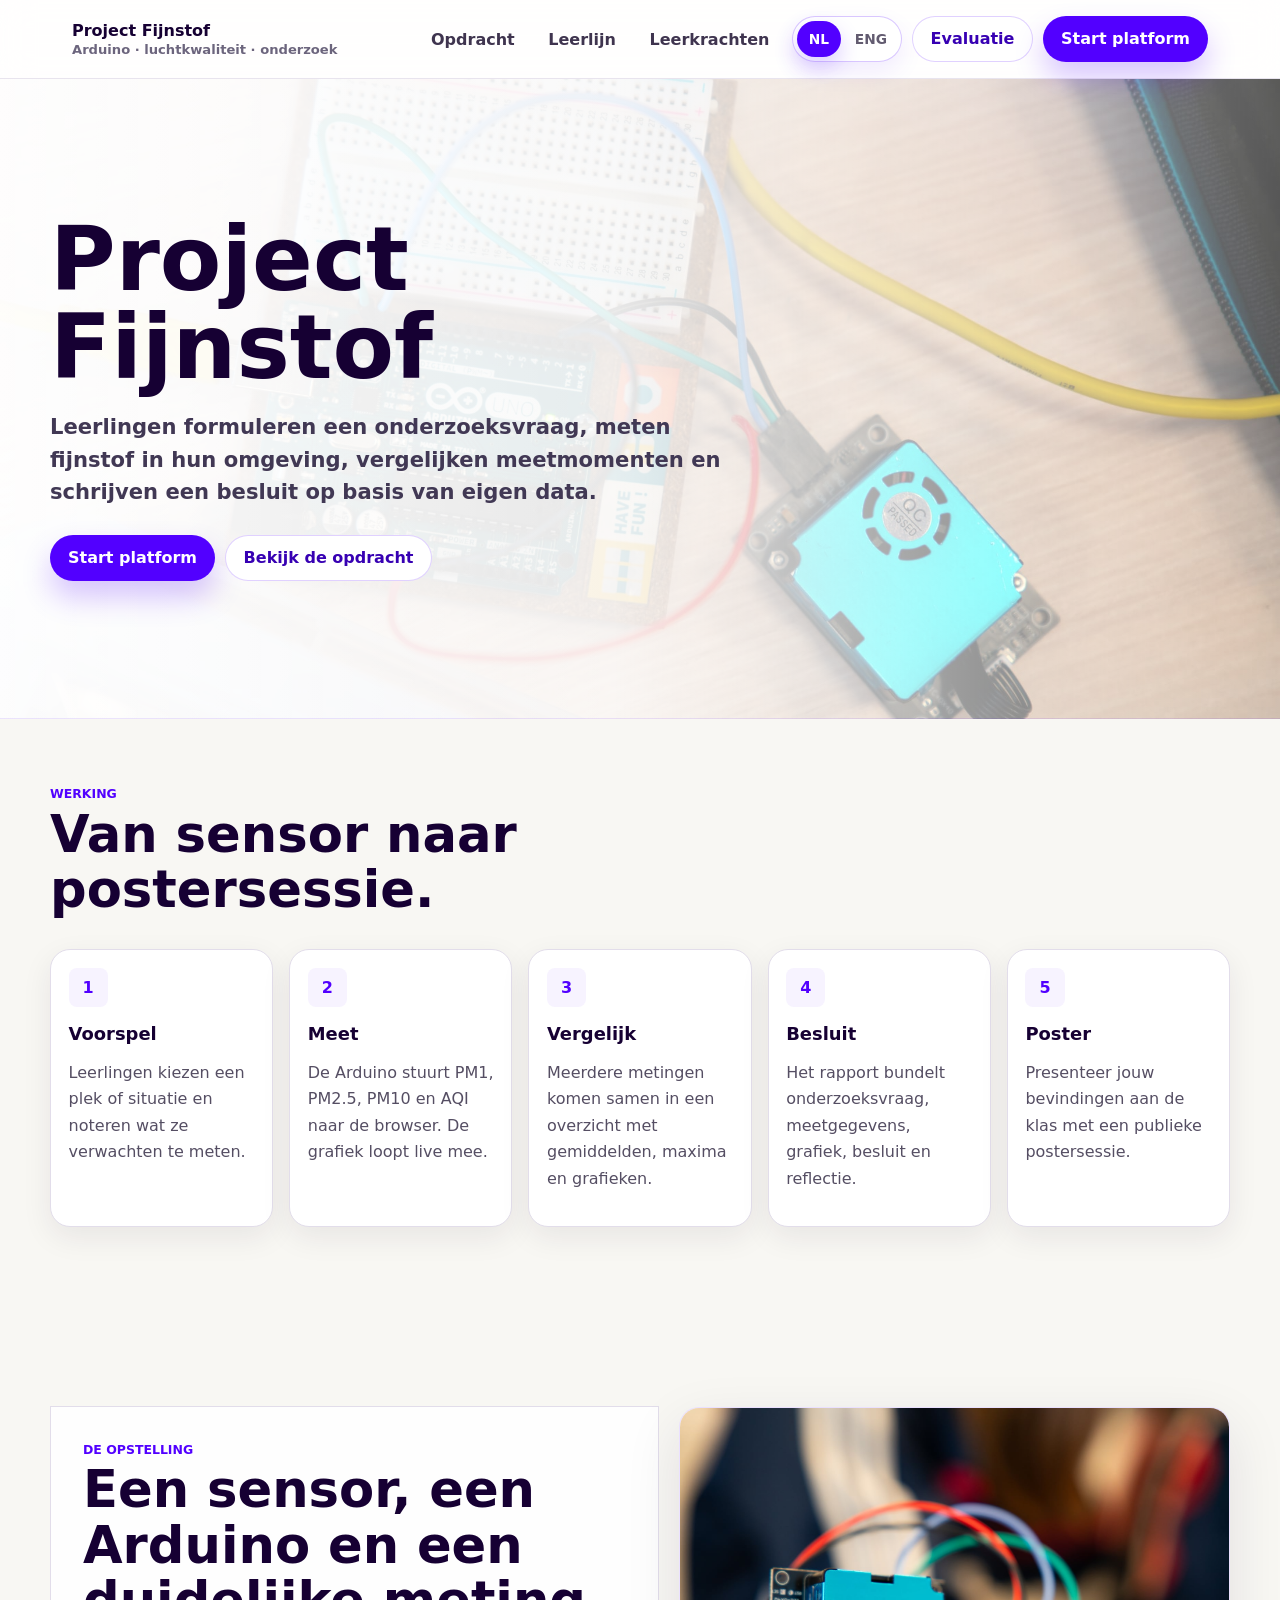
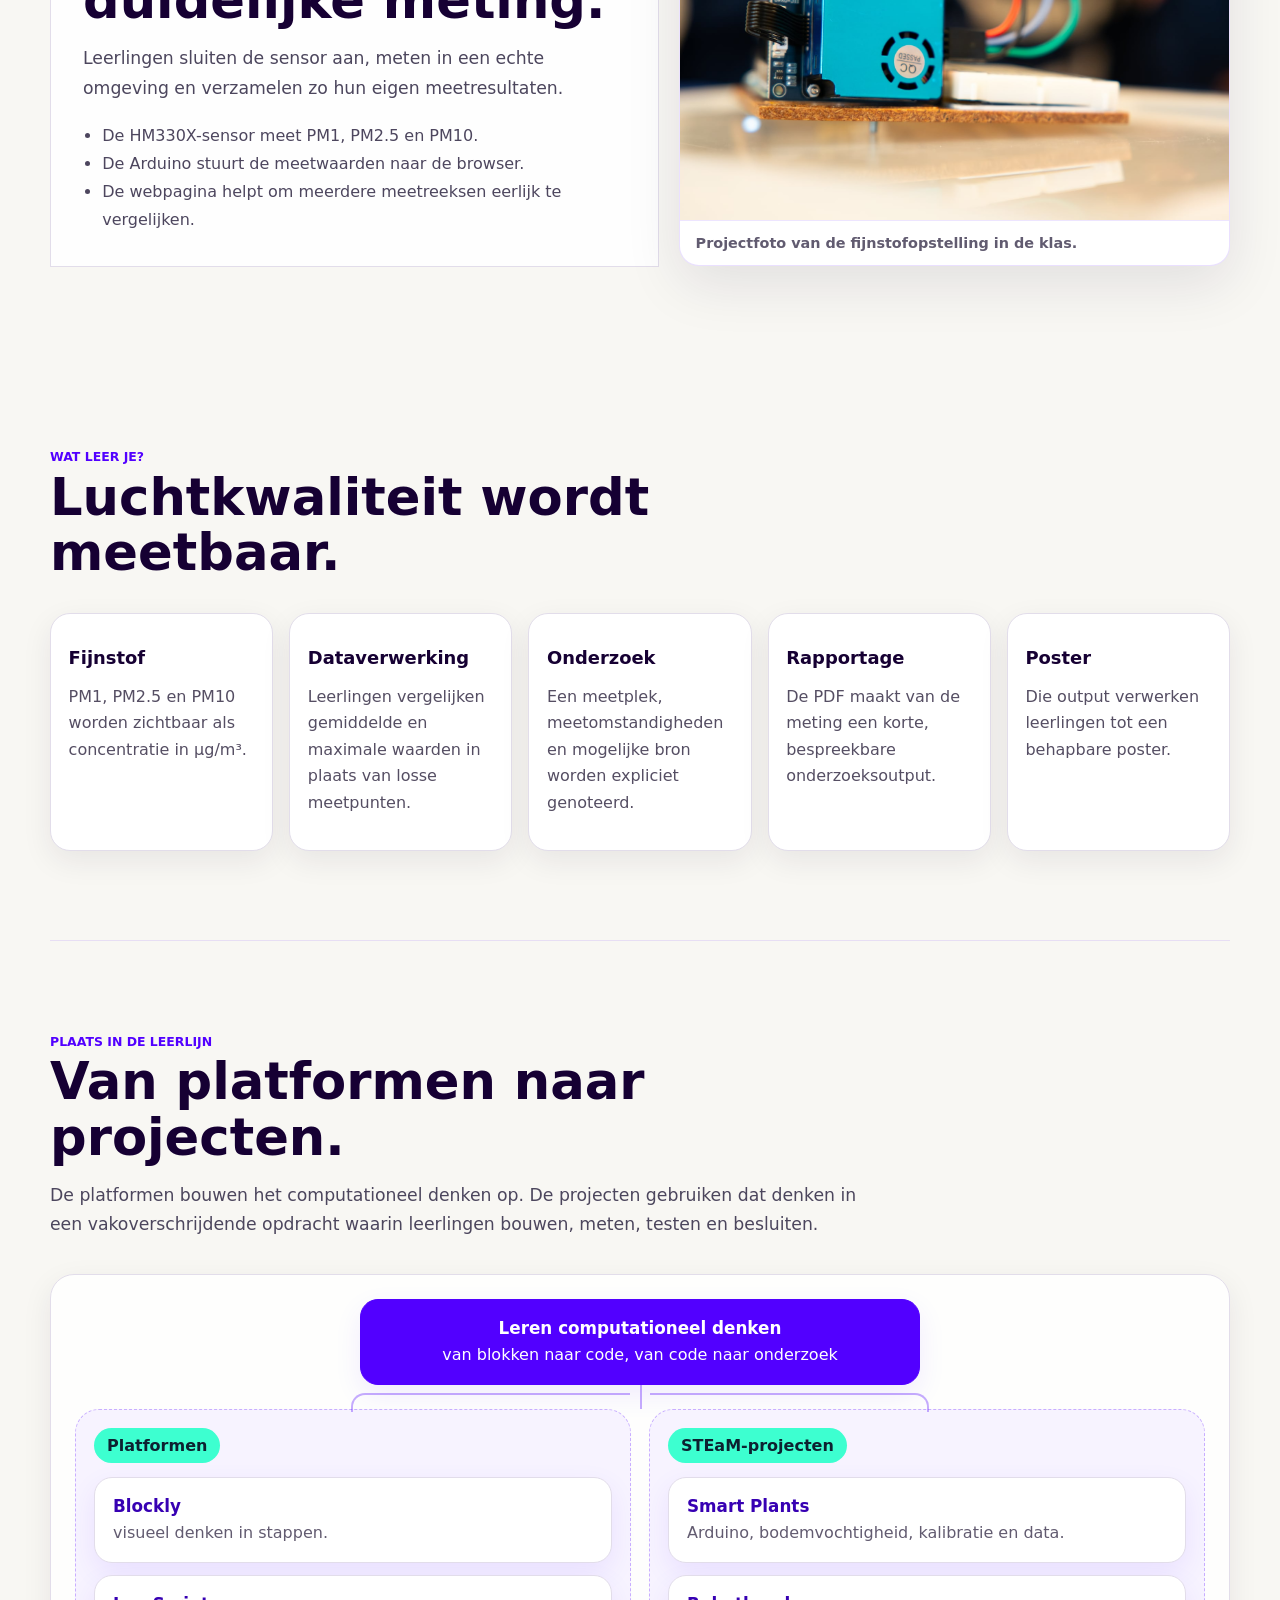
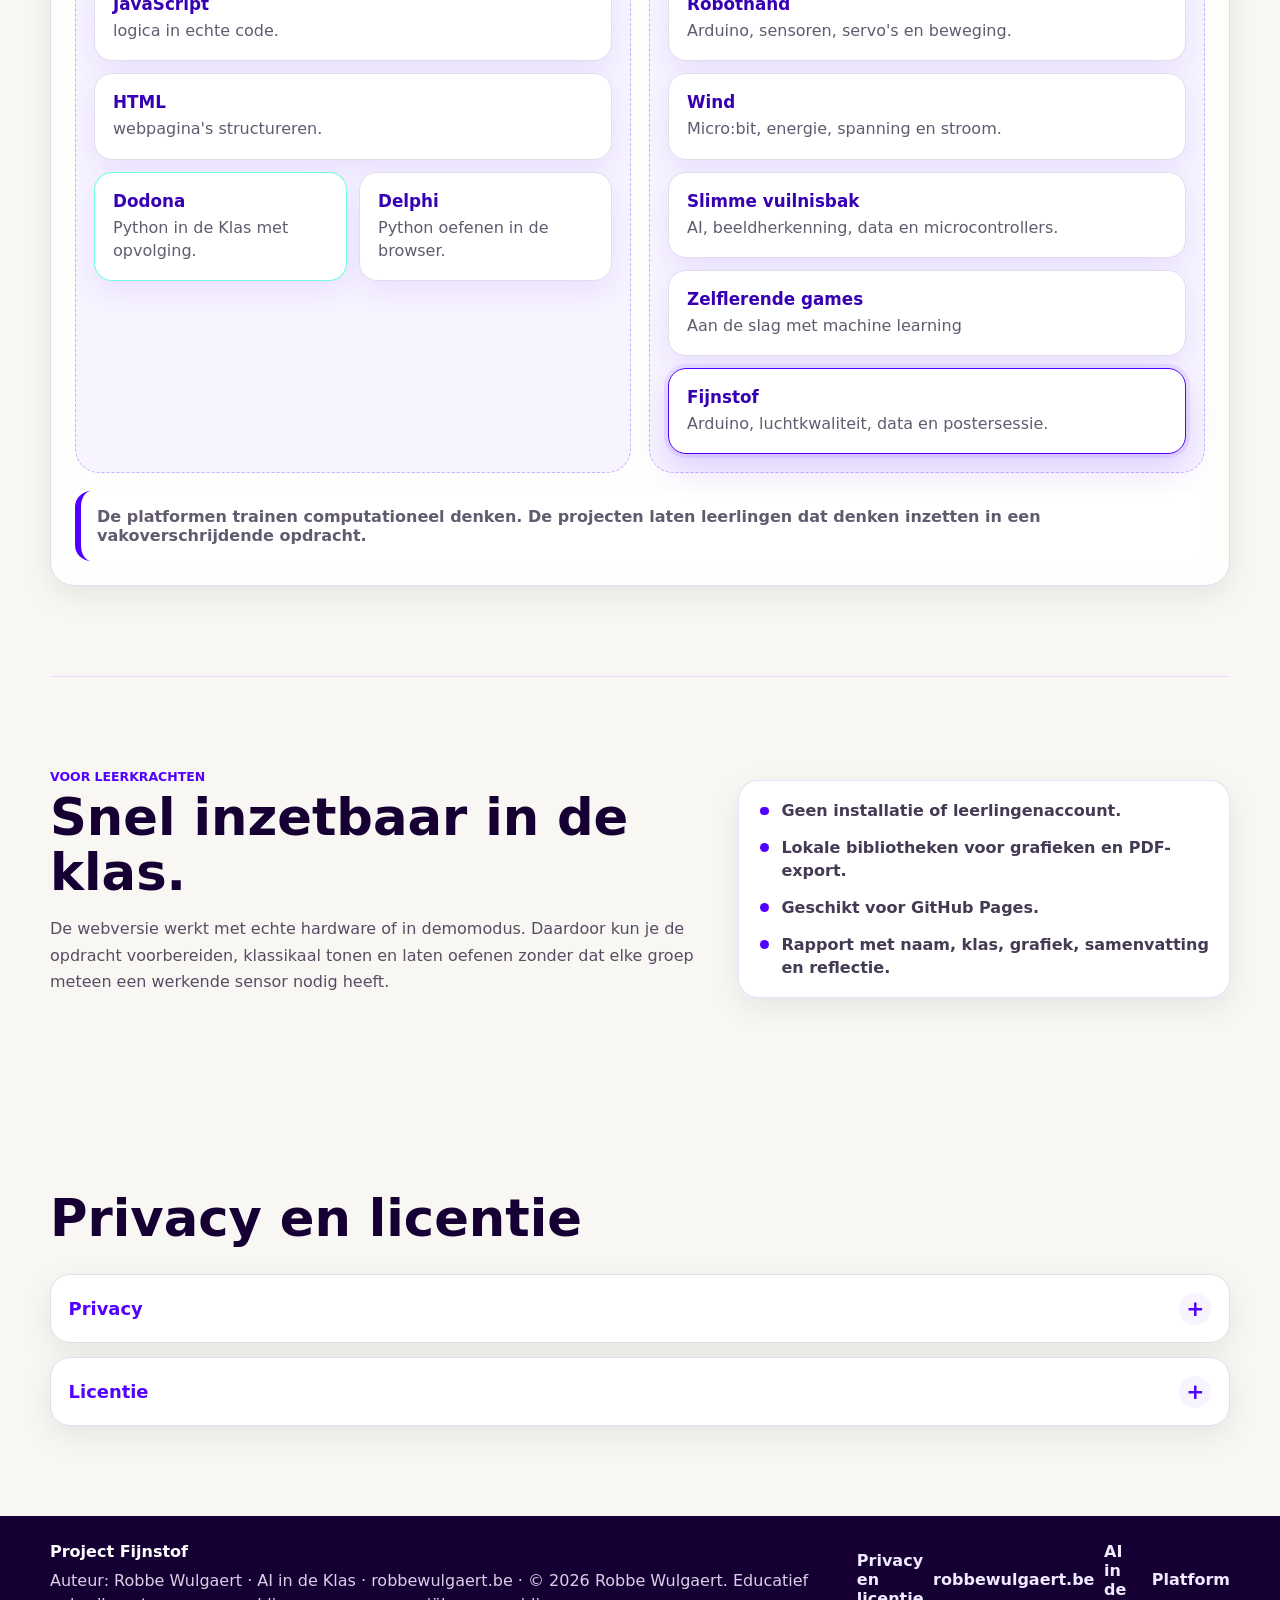
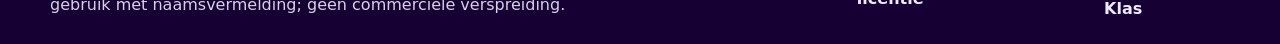
==== commit 090ac2b9: "Updating landing page." ====
--- a/index.html
+++ b/index.html
@@ -256,6 +256,10 @@
               <a class="tree-node" href="https://robbew.github.io/slimme_vuilnisbak/" target="_blank" rel="noopener">
                 <strong>Slimme vuilnisbak</strong>
                 <span>AI, beeldherkenning, data en microcontrollers.</span>
+              </a>
+              <a class="tree-node" href="https://robbew.github.io/aiindeklas/zelflerende-games/" target="_blank" rel="noopener">
+                <strong>Zelflerende games</strong>
+                <span>Aan de slag met machine learning</span>
               </a>
               <a class="tree-node current" href="https://robbew.github.io/projectfijnstof/" target="_blank" rel="noopener" aria-current="page">
                 <strong>Fijnstof</strong>
@@ -386,6 +390,8 @@
   "Wind": "Wind",
   "Slimme vuilnisbak": "Smart bin",
   "Slimme Vuilnisbak": "Smart Bin",
+  "Zelflerende games": "Self-learning games",
+  "Aan de slag met machine learning": "Getting started with machine learning",
   "Fijnstof": "Particulate matter",
   "visueel denken in stappen.": "visual step-by-step thinking.",
   "logica in echte code.": "logic in real code.",
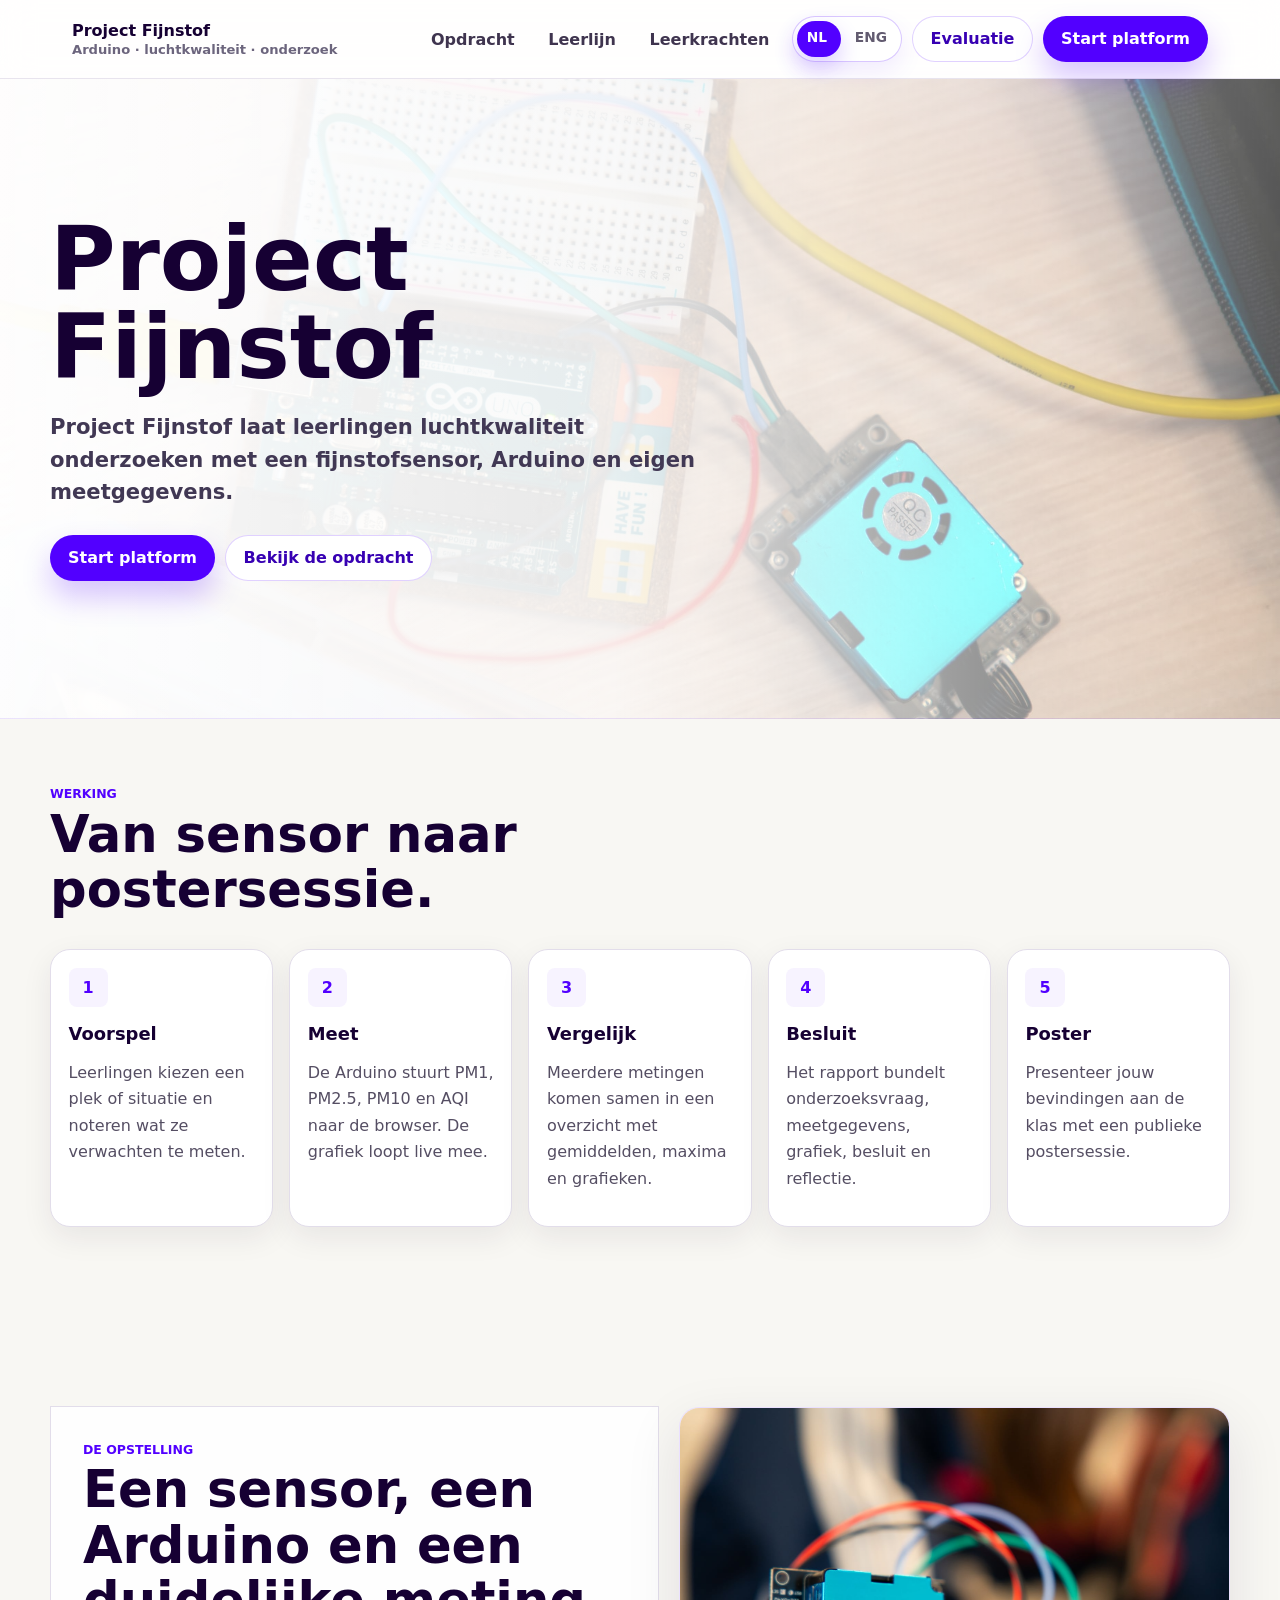
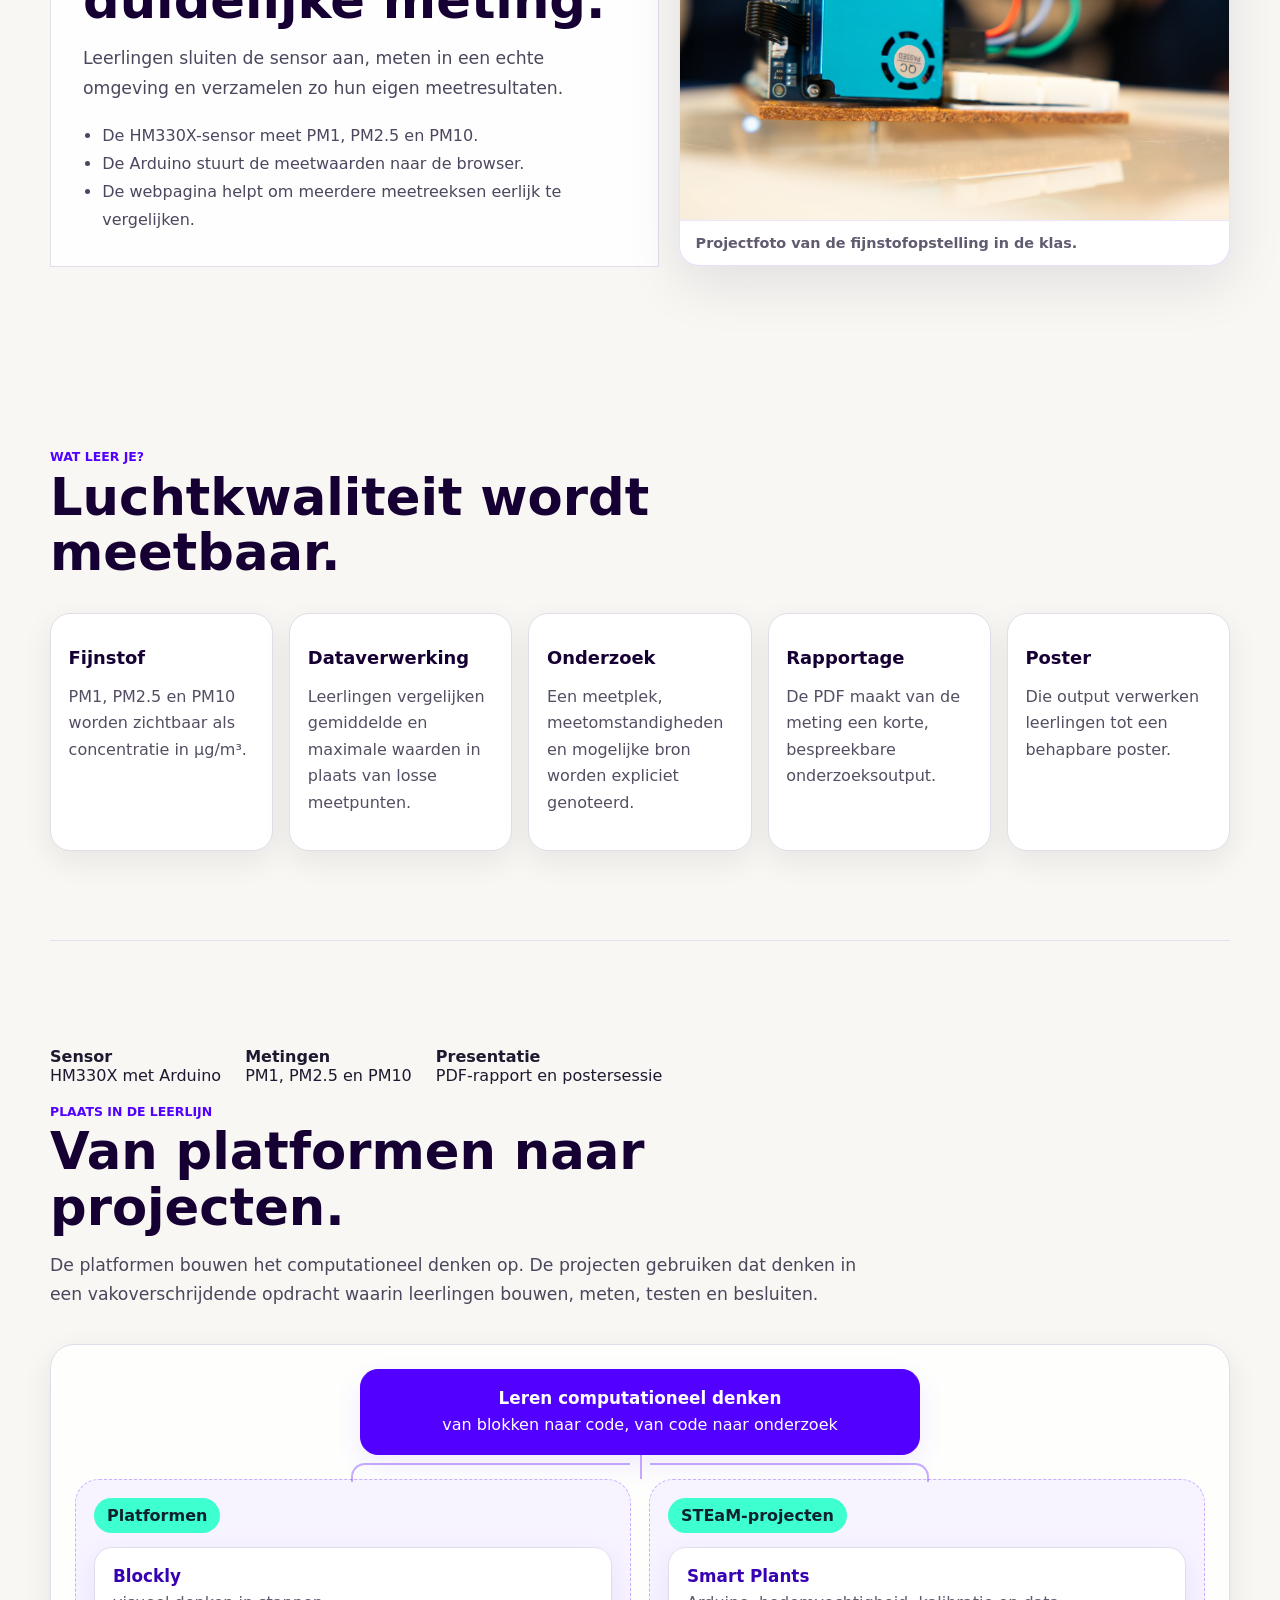
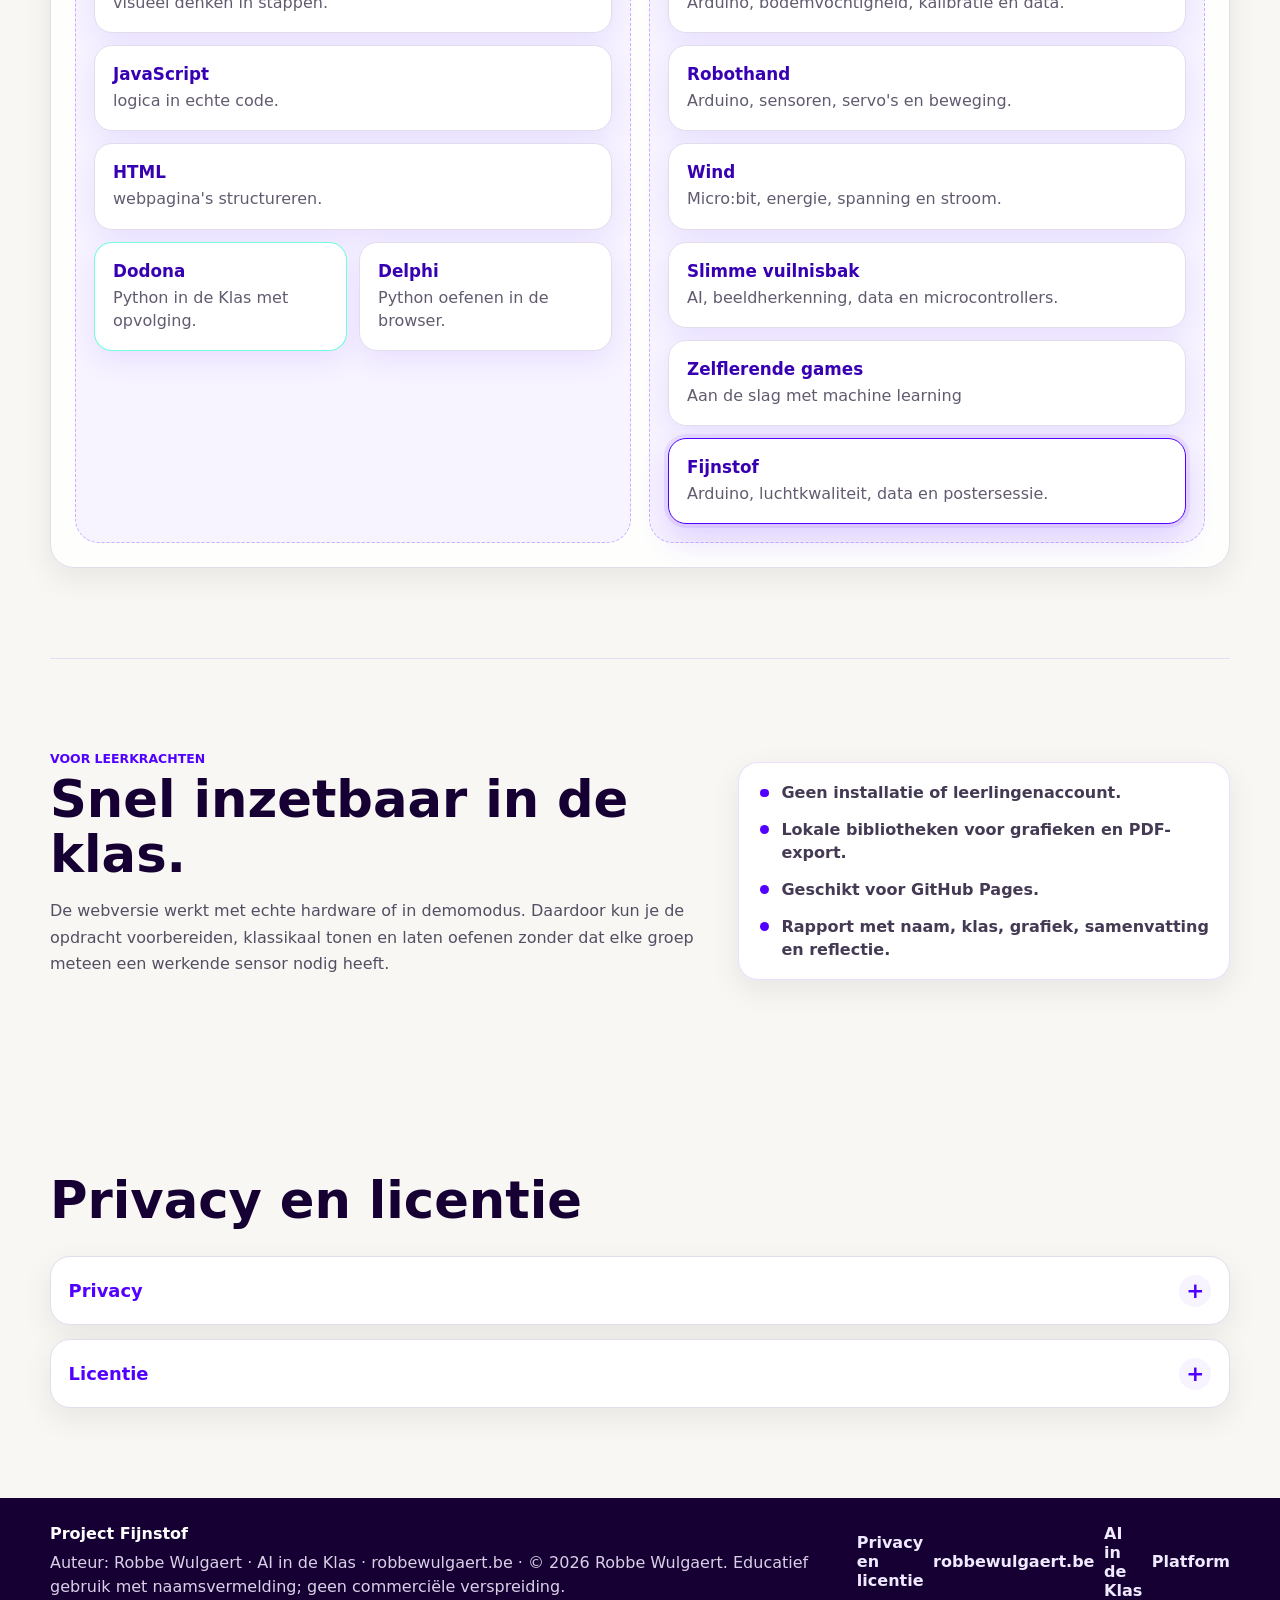
==== commit 12a31f3c: "Updating landing page." ====
--- a/index.html
+++ b/index.html
@@ -7,30 +7,14 @@
 <head>
   <meta charset="utf-8" />
   <meta name="viewport" content="width=device-width, initial-scale=1" />
-  <title>Project Fijnstof</title>
-  <meta
-    name="description"
-    content="Project Fijnstof is een meetopdracht met Arduino, HM330X-sensor, WebSerial, live grafieken en PDF-rapportage."
-  />
   <meta name="author" content="Robbe Wulgaert, AI in de Klas, robbewulgaert.be" />
   <meta name="copyright" content="Copyright (c) 2026 Robbe Wulgaert" />
-  <meta name="robots" content="index, follow" />
-  <link rel="canonical" href="https://robbew.github.io/projectfijnstof/" />
-  <meta property="og:type" content="website" />
-  <meta property="og:locale" content="nl_BE" />
-  <meta property="og:site_name" content="AI in de Klas" />
-  <meta property="og:title" content="Project Fijnstof" />
-  <meta property="og:description" content="Meet fijnstof met Arduino en een HM330X-sensor, bekijk live grafieken en maak een PDF-rapport." />
-  <meta property="og:url" content="https://robbew.github.io/projectfijnstof/" />
-  <meta property="og:image" content="https://robbew.github.io/projectfijnstof/media/fijnstof_hero.jpg" />
-  <meta name="twitter:card" content="summary_large_image" />
-  <meta name="twitter:title" content="Project Fijnstof" />
-  <meta name="twitter:description" content="Meet fijnstof met Arduino en een HM330X-sensor, bekijk live grafieken en maak een PDF-rapport." />
-  <meta name="twitter:image" content="https://robbew.github.io/projectfijnstof/media/fijnstof_hero.jpg" />
-
-  <link rel="icon" type="image/png" href="favicon.png">
-  <link rel="shortcut icon" type="image/png" href="favicon.png">
+  <!-- generated:favicon -->
+  <link rel="icon" type="image/png" sizes="64x64" href="./favicon.png?v=ff7968036640">
+  <link rel="shortcut icon" type="image/png" sizes="64x64" href="./favicon.png?v=ff7968036640">
+  <!-- /generated:favicon -->
 <link rel="stylesheet" href="style.css" />
+<style>@media (max-width: 980px) { .split { grid-template-columns: minmax(0, 1fr); } .cta-band > div { min-width: 0; } h1, h2 { overflow-wrap: anywhere; } .footer-links { flex-wrap: wrap; } }</style>
   <style id="language-toggle-styles">
 .language-toggle {
   display: inline-flex;
@@ -42,7 +26,7 @@
   padding: 4px;
   box-shadow: 0 10px 24px rgba(82, 0, 255, 0.08);
 }
-.language-toggle button {
+.language-toggle a {
   min-width: 44px;
   min-height: 36px;
   border: 0;
@@ -55,16 +39,39 @@
   font-weight: 900;
   cursor: pointer;
 }
-.language-toggle button.is-active {
+.language-toggle a.is-active {
   background: var(--brand, var(--brand-purple, var(--delphi-blue, #5200FF)));
   color: #fff;
   box-shadow: 0 10px 22px rgba(82, 0, 255, 0.20);
 }
-.language-toggle button:focus-visible {
+.language-toggle a:focus-visible {
   outline: 3px solid rgba(61, 255, 208, 0.75);
   outline-offset: 2px;
 }
 </style>
+<!-- generated:seo-head -->
+<title>Project Fijnstof</title>
+<meta name="description" content="Project Fijnstof laat leerlingen luchtkwaliteit onderzoeken met een fijnstofsensor, Arduino en eigen meetgegevens.">
+<meta name="robots" content="index, follow, max-image-preview:large">
+<link rel="canonical" href="https://robbew.github.io/projectfijnstof/">
+<link rel="alternate" hreflang="nl-BE" href="https://robbew.github.io/projectfijnstof/">
+<link rel="alternate" hreflang="en" href="https://robbew.github.io/projectfijnstof/en.html">
+<link rel="alternate" hreflang="x-default" href="https://robbew.github.io/projectfijnstof/">
+<meta property="og:type" content="website">
+<meta property="og:locale" content="nl_BE">
+<meta property="og:title" content="Project Fijnstof">
+<meta property="og:description" content="Project Fijnstof laat leerlingen luchtkwaliteit onderzoeken met een fijnstofsensor, Arduino en eigen meetgegevens.">
+<meta property="og:url" content="https://robbew.github.io/projectfijnstof/">
+<meta property="og:image" content="https://robbew.github.io/projectfijnstof/media/fijnstof_hero.jpg">
+<meta property="og:image:alt" content="Project Fijnstof — lesproject">
+<meta name="twitter:card" content="summary_large_image">
+<meta name="twitter:title" content="Project Fijnstof">
+<meta name="twitter:description" content="Project Fijnstof laat leerlingen luchtkwaliteit onderzoeken met een fijnstofsensor, Arduino en eigen meetgegevens.">
+<meta name="twitter:image" content="https://robbew.github.io/projectfijnstof/media/fijnstof_hero.jpg">
+<meta name="twitter:image:alt" content="Project Fijnstof — lesproject">
+<script type="application/ld+json">{"@context":"https://schema.org","@graph":[{"@type":"WebPage","@id":"https://robbew.github.io/projectfijnstof/#webpage","url":"https://robbew.github.io/projectfijnstof/","name":"Project Fijnstof","description":"Project Fijnstof laat leerlingen luchtkwaliteit onderzoeken met een fijnstofsensor, Arduino en eigen meetgegevens.","inLanguage":"nl-BE","about":{"@id":"https://robbew.github.io/projectfijnstof/#resource"},"mainEntity":{"@id":"https://robbew.github.io/projectfijnstof/#resource"}},{"@type":"Person","@id":"https://robbew.github.io/aiindeklas/#robbe-wulgaert","name":"Robbe Wulgaert","url":"https://robbew.github.io/aiindeklas/"},{"@type":["CreativeWork","LearningResource"],"@id":"https://robbew.github.io/projectfijnstof/#resource","name":"Project Fijnstof","description":"Project Fijnstof laat leerlingen luchtkwaliteit onderzoeken met een fijnstofsensor, Arduino en eigen meetgegevens.","url":"https://robbew.github.io/projectfijnstof/","creator":{"@id":"https://robbew.github.io/aiindeklas/#robbe-wulgaert"},"license":"https://robbew.github.io/projectfijnstof/LICENSE.md","inLanguage":"nl-BE","teaches":["Meetreeksen vergelijken","Onderzoeksresultaten rapporteren"],"abstract":"Sensor: HM330X met Arduino; Metingen: PM1, PM2.5 en PM10; Presentatie: PDF-rapport en postersessie"}]}</script>
+<!-- /generated:seo-head -->
+<style id="seo-facts-styles">.seo-facts dl { display: flex; flex-wrap: wrap; gap: 0.75rem 1.5rem; } .seo-facts dl > div { min-width: 10rem; } .seo-facts dt { font-weight: 700; } .seo-facts dd { margin: 0; } .language-toggle a { text-decoration: none; }</style>
 </head>
 <body class="landing-page">
   <a class="skip-link" href="#main">Spring naar inhoud</a>
@@ -88,8 +95,8 @@
         </div>
         <div class="nav-actions">
           <div class="language-toggle" role="group" aria-label="Taalkeuze">
-            <button type="button" class="is-active" data-language-choice="nl" aria-pressed="true" aria-label="Nederlands kiezen">NL</button>
-            <button type="button" data-language-choice="en" aria-pressed="false" aria-label="Engels kiezen">ENG</button>
+            <a href="./" data-language-choice="nl" class="is-active" aria-current="page">NL</a>
+            <a href="en.html" data-language-choice="en">ENG</a>
           </div>
           <a class="btn btn-secondary" href="evaluatie.html">Evaluatie</a>
           <a class="btn btn-primary" href="platform.html">Start platform</a>
@@ -102,9 +109,7 @@
     <section class="landing-hero" id="top" aria-label="Project Fijnstof">
       <div class="hero-content">
         <h1>Project Fijnstof</h1>
-        <p class="hero-lead">
-          Leerlingen formuleren een onderzoeksvraag, meten fijnstof in hun omgeving, vergelijken meetmomenten en schrijven een besluit op basis van eigen data.
-        </p>
+        <p class="hero-lead">Project Fijnstof laat leerlingen luchtkwaliteit onderzoeken met een fijnstofsensor, Arduino en eigen meetgegevens.</p>
         <div class="hero-actions">
           <a class="btn btn-primary" href="platform.html">Start platform</a>
           <a class="btn btn-secondary" href="#werking">Bekijk de opdracht</a>
@@ -194,13 +199,16 @@
     </section>
 
     <section class="section curriculum-section" id="leerlijn">
-      <div class="section-kicker">Plaats in de leerlijn</div>
+      <!-- generated:seo-facts -->
+<section class="seo-facts" aria-label="Projectgegevens"><dl><div><dt>Sensor</dt><dd>HM330X met Arduino</dd></div><div><dt>Metingen</dt><dd>PM1, PM2.5 en PM10</dd></div><div><dt>Presentatie</dt><dd>PDF-rapport en postersessie</dd></div></dl></section>
+<!-- /generated:seo-facts -->
+      <!-- generated:heading -->
+      <p class="section-kicker">Plaats in de leerlijn</p>
       <h2 class="section-title">Van platformen naar projecten.</h2>
-      <p class="section-lead">
-        De platformen bouwen het computationeel denken op. De projecten gebruiken dat denken in een
-        vakoverschrijdende opdracht waarin leerlingen bouwen, meten, testen en besluiten.
-      </p>
-
+      <p class="section-lead">De platformen bouwen het computationeel denken op. De projecten gebruiken dat denken in een vakoverschrijdende opdracht waarin leerlingen bouwen, meten, testen en besluiten.</p>
+      <!-- /generated:heading -->
+
+      <!-- generated:tree -->
       <div class="family-tree" aria-label="Leerlijn van platformen en projecten">
         <div class="tree-root">
           <a class="tree-node root" href="https://www.aiindeklas.be" target="_blank" rel="noopener">
@@ -208,7 +216,6 @@
             <span>van blokken naar code, van code naar onderzoek</span>
           </a>
         </div>
-
         <div class="tree-branches">
           <div class="tree-branch">
             <div class="branch-title">Platformen</div>
@@ -223,7 +230,7 @@
               </a>
               <a class="tree-node" href="https://robbew.github.io/htmlindeklas/" target="_blank" rel="noopener">
                 <strong>HTML</strong>
-                <span>webpagina's structureren.</span>
+                <span>webpagina&#x27;s structureren.</span>
               </a>
               <div class="delphi-dodona-pair" aria-label="Dodona en Delphi">
                 <a class="tree-node dodona" href="https://dodona.be/nl/courses/2641/" target="_blank" rel="noopener">
@@ -237,7 +244,6 @@
               </div>
             </div>
           </div>
-
           <div class="tree-branch">
             <div class="branch-title">STEaM-projecten</div>
             <div class="tree-stack">
@@ -247,7 +253,7 @@
               </a>
               <a class="tree-node" href="https://robbew.github.io/robothand/" target="_blank" rel="noopener">
                 <strong>Robothand</strong>
-                <span>Arduino, sensoren, servo's en beweging.</span>
+                <span>Arduino, sensoren, servo&#x27;s en beweging.</span>
               </a>
               <a class="tree-node" href="https://robbew.github.io/projectwind/" target="_blank" rel="noopener">
                 <strong>Wind</strong>
@@ -268,11 +274,8 @@
             </div>
           </div>
         </div>
-
-        <div class="logic-note">
-          De platformen trainen computationeel denken. De projecten laten leerlingen dat denken inzetten in een vakoverschrijdende opdracht.
-        </div>
-      </div>
+      </div>
+      <!-- /generated:tree -->
     </section>
 
     <section class="section split-section teacher-section" id="klas">
@@ -305,7 +308,7 @@
         <details class="feature-card privacy-license-details">
           <summary>Licentie</summary>
           <div class="privacy-license-content">
-            <p>Het oorspronkelijke projectmateriaal van Robbe Wulgaert mag gratis worden gebruikt, gekopieerd en aangepast voor onderwijs, op voorwaarde dat “Robbe Wulgaert – AI in de Klas” duidelijk zichtbaar wordt vermeld, bij voorkeur met een link naar het oorspronkelijke project. Commerciële verkoop, betaalde verspreiding, sublicentiëring of herverpakking als commercieel product is niet toegestaan zonder voorafgaande schriftelijke toestemming. Componenten van derden blijven onder hun eigen licenties vallen.</p>
+            <p>Het oorspronkelijke projectmateriaal van Robbe Wulgaert mag gratis worden gebruikt, gekopieerd en aangepast voor onderwijs, op voorwaarde dat “Robbe Wulgaert – AI in de Klas” duidelijk zichtbaar wordt vermeld, waar redelijkerwijs mogelijk met een link naar het oorspronkelijke project. Commerciële verkoop, betaalde verspreiding, sublicentiëring of herverpakking als commercieel product is niet toegestaan zonder voorafgaande schriftelijke toestemming. Voor ander gebruik buiten onderwijs is ook voorafgaande schriftelijke toestemming nodig. Componenten van derden blijven onder hun eigen licenties vallen.</p>
             <p><a href="LICENSE.md">Lees de volledige licentievoorwaarden.</a></p>
           </div>
         </details>
@@ -334,11 +337,54 @@
 (() => {
   const LANGUAGE_KEY = "aiindeklas:index-language";
   const TRANSLATIONS = {
+  "Belangrijke acties": "Key actions",
+  "Hoe werkt het?": "How does it work?",
+  "Start": "Get started",
+  "Footerlinks": "Footer links",
+  "Navigatie openen": "Open navigation",
+  "Projectopstelling": "Project setup",
+  "PDF-export": "PDF export",
+  "Formularium": "Reference sheet",
+  "Arduino fijnstofopstelling met sensor en bedrading": "Arduino particulate matter setup with sensor and wiring",
+  "Snel inzetbaar in de klas.": "Ready to use in the classroom.",
+  // generated:translations
+  "Plaats in de leerlijn": "Place in the learning path",
+  "Van platformen naar projecten.": "From platforms to projects.",
+  "De platformen bouwen het computationeel denken op. De projecten gebruiken dat denken in een vakoverschrijdende opdracht waarin leerlingen bouwen, meten, testen en besluiten.": "The platforms build computational thinking. The projects use that thinking in a cross-curricular assignment in which students build, measure, test and conclude.",
+  "Leerlijn van platformen en projecten": "Learning path of platforms and projects",
+  "Leren computationeel denken": "Learning computational thinking",
+  "van blokken naar code, van code naar onderzoek": "from blocks to code, from code to research",
+  "Blockly": "Blockly",
+  "visueel denken in stappen.": "visual step-by-step thinking.",
+  "JavaScript": "JavaScript",
+  "logica in echte code.": "logic in real code.",
+  "HTML": "HTML",
+  "webpagina's structureren.": "structuring webpages.",
+  "Dodona": "Dodona",
+  "Python in de Klas met opvolging.": "Python in the Classroom with tracking.",
+  "Delphi": "Delphi",
+  "Python oefenen in de browser.": "Practice Python in the browser.",
+  "Smart Plants": "Smart Plants",
+  "Arduino, bodemvochtigheid, kalibratie en data.": "Arduino, soil moisture, calibration and data.",
+  "Robothand": "Robotic hand",
+  "Arduino, sensoren, servo's en beweging.": "Arduino, sensors, servos and movement.",
+  "Wind": "Wind",
+  "Micro:bit, energie, spanning en stroom.": "Micro:bit, energy, voltage and current.",
+  "Slimme vuilnisbak": "Smart bin",
+  "AI, beeldherkenning, data en microcontrollers.": "AI, image recognition, data and microcontrollers.",
+  "Zelflerende games": "Self-learning games",
+  "Aan de slag met machine learning": "Getting started with machine learning",
+  "Fijnstof": "Particulate matter",
+  "Arduino, luchtkwaliteit, data en postersessie.": "Arduino, air quality, data and poster session.",
+  "Platformen": "Platforms",
+  "STEaM-projecten": "STEaM projects",
+  "Dodona en Delphi": "Dodona and Delphi",
+  // /generated:translations
   "Privacy en licentie": "Privacy and licence",
   "Dit project gebruikt geen eigen analytics of advertentiecookies. Invoer, voortgang en meetgegevens worden in de browser verwerkt en kunnen lokaal op het toestel worden bewaard. Een download of export gebeurt alleen wanneer de gebruiker die zelf start. Toegang tot aangesloten hardware gebeurt alleen na toestemming in de browser. GitHub Pages registreert het IP-adres van bezoekers voor beveiligingsdoeleinden; externe diensten vallen onder het privacybeleid van hun aanbieder.": "This project does not use its own analytics or advertising cookies. Input, progress and measurement data are processed in the browser and may be stored locally on the device. A download or export occurs only when the user initiates it. Connected hardware is accessed only after permission is given in the browser. GitHub Pages logs visitors’ IP addresses for security purposes; external services are governed by their provider’s privacy policy.",
   "Lees hoe GitHub Pages technische bezoekgegevens verwerkt.": "Read how GitHub Pages processes technical visitor data.",
   "Educatief gebruik met naamsvermelding": "Educational use with attribution",
-  "Het oorspronkelijke projectmateriaal van Robbe Wulgaert mag gratis worden gebruikt, gekopieerd en aangepast voor onderwijs, op voorwaarde dat “Robbe Wulgaert – AI in de Klas” duidelijk zichtbaar wordt vermeld, bij voorkeur met een link naar het oorspronkelijke project. Commerciële verkoop, betaalde verspreiding, sublicentiëring of herverpakking als commercieel product is niet toegestaan zonder voorafgaande schriftelijke toestemming. Componenten van derden blijven onder hun eigen licenties vallen.": "Original project material by Robbe Wulgaert may be used, copied and adapted free of charge for education, provided that ‘Robbe Wulgaert – AI in de Klas’ is clearly displayed, preferably with a link to the original project. Commercial sale, paid distribution, sublicensing or repackaging as a commercial product is not permitted without prior written permission. Third-party components remain subject to their own licences.",
+  "Het oorspronkelijke projectmateriaal van Robbe Wulgaert mag gratis worden gebruikt, gekopieerd en aangepast voor onderwijs, op voorwaarde dat “Robbe Wulgaert – AI in de Klas” duidelijk zichtbaar wordt vermeld, waar redelijkerwijs mogelijk met een link naar het oorspronkelijke project. Commerciële verkoop, betaalde verspreiding, sublicentiëring of herverpakking als commercieel product is niet toegestaan zonder voorafgaande schriftelijke toestemming. Voor ander gebruik buiten onderwijs is ook voorafgaande schriftelijke toestemming nodig. Componenten van derden blijven onder hun eigen licenties vallen.": "Original project material by Robbe Wulgaert may be used, copied and adapted free of charge for education, provided that ‘Robbe Wulgaert – AI in de Klas’ is clearly displayed, where reasonably practical with a link to the original project. Commercial sale, paid distribution, sublicensing or repackaging as a commercial product is not permitted without prior written permission. Other uses outside education also require prior written permission. Third-party components remain subject to their own licences.",
   "Lees de volledige licentievoorwaarden.": "Read the full licence terms.",
   "Auteur: Robbe Wulgaert · AI in de Klas · robbewulgaert.be · © 2026 Robbe Wulgaert. Educatief gebruik met naamsvermelding; geen commerciële verspreiding.": "Author: Robbe Wulgaert · AI in de Klas · robbewulgaert.be · © 2026 Robbe Wulgaert. Educational use with attribution; no commercial distribution.",
   "Spring naar inhoud": "Skip to content",
@@ -373,37 +419,7 @@
   "Onderzoeksplatform": "Research platform",
   "Oefeningmaker": "Exercise builder",
   "Open oefeningmaker": "Open exercise builder",
-  "Plaats in de leerlijn": "Place in the learning path",
-  "Van platformen naar projecten.": "From platforms to projects.",
-  "De platformen bouwen het computationeel denken op. De projecten gebruiken dat denken in een vakoverschrijdende opdracht waarin leerlingen bouwen, meten, testen en besluiten.": "The platforms build computational thinking. The projects use that thinking in a cross-curricular assignment in which students build, measure, test and conclude.",
-  "Leren computationeel denken": "Learning computational thinking",
-  "van blokken naar code, van code naar onderzoek": "from blocks to code, from code to research",
-  "Platformen": "Platforms",
-  "STEaM-projecten": "STEaM projects",
-  "Blockly": "Blockly",
-  "JavaScript": "JavaScript",
-  "HTML": "HTML",
-  "Dodona": "Dodona",
-  "Delphi": "Delphi",
-  "Smart Plants": "Smart Plants",
-  "Robothand": "Robotic hand",
-  "Wind": "Wind",
-  "Slimme vuilnisbak": "Smart bin",
   "Slimme Vuilnisbak": "Smart Bin",
-  "Zelflerende games": "Self-learning games",
-  "Aan de slag met machine learning": "Getting started with machine learning",
-  "Fijnstof": "Particulate matter",
-  "visueel denken in stappen.": "visual step-by-step thinking.",
-  "logica in echte code.": "logic in real code.",
-  "webpagina's structureren.": "structuring webpages.",
-  "Python in de Klas met opvolging.": "Python in the Classroom with tracking.",
-  "Python oefenen in de browser.": "Practice Python in the browser.",
-  "Arduino, bodemvochtigheid, kalibratie en data.": "Arduino, soil moisture, calibration and data.",
-  "Arduino, sensoren, servo's en beweging.": "Arduino, sensors, servos and movement.",
-  "Micro:bit, energie, spanning en stroom.": "Micro:bit, energy, voltage and current.",
-  "AI, beeldherkenning, data en microcontrollers.": "AI, image recognition, data and microcontrollers.",
-  "Arduino, luchtkwaliteit, data en postersessie.": "Arduino, air quality, data and poster session.",
-  "De platformen trainen computationeel denken. De projecten laten leerlingen dat denken inzetten in een vakoverschrijdende opdracht.": "The platforms train computational thinking. The projects let students apply that thinking in a cross-curricular assignment.",
   "Geen installatie of leerlingenaccount.": "No installation or student account.",
   "Lokale bibliotheken voor grafieken en PDF-export.": "Local libraries for charts and PDF export.",
   "Geschikt voor GitHub Pages.": "Suitable for GitHub Pages.",
@@ -510,21 +526,14 @@
     document.querySelectorAll("[data-language-choice]").forEach((button) => {
       const isActive = button.dataset.languageChoice === (useEnglish ? "en" : "nl");
       button.classList.toggle("is-active", isActive);
-      button.setAttribute("aria-pressed", String(isActive));
+      if (isActive) button.setAttribute("aria-current", "page"); else button.removeAttribute("aria-current");
     });
     document.dispatchEvent(new CustomEvent("fijnstof:languagechange"));
     try { localStorage.setItem(LANGUAGE_KEY, useEnglish ? "en" : "nl"); } catch (error) {}
   }
   function initLanguageToggle() {
-    document.querySelectorAll("[data-language-choice]").forEach((button) => {
-      button.addEventListener("click", () => setLanguage(button.dataset.languageChoice));
-    });
-    let saved = "nl";
-    try {
-      const requested = new URLSearchParams(window.location.search).get("lang");
-      saved = requested || localStorage.getItem(LANGUAGE_KEY) || "nl";
-    } catch (error) {}
-    setLanguage(saved === "en" ? "en" : "nl");
+    try { localStorage.setItem(LANGUAGE_KEY, "nl"); } catch (error) {}
+    document.dispatchEvent(new CustomEvent("landing:language-ready"));
   }
   if (document.readyState === "loading") document.addEventListener("DOMContentLoaded", initLanguageToggle);
   else initLanguageToggle();
